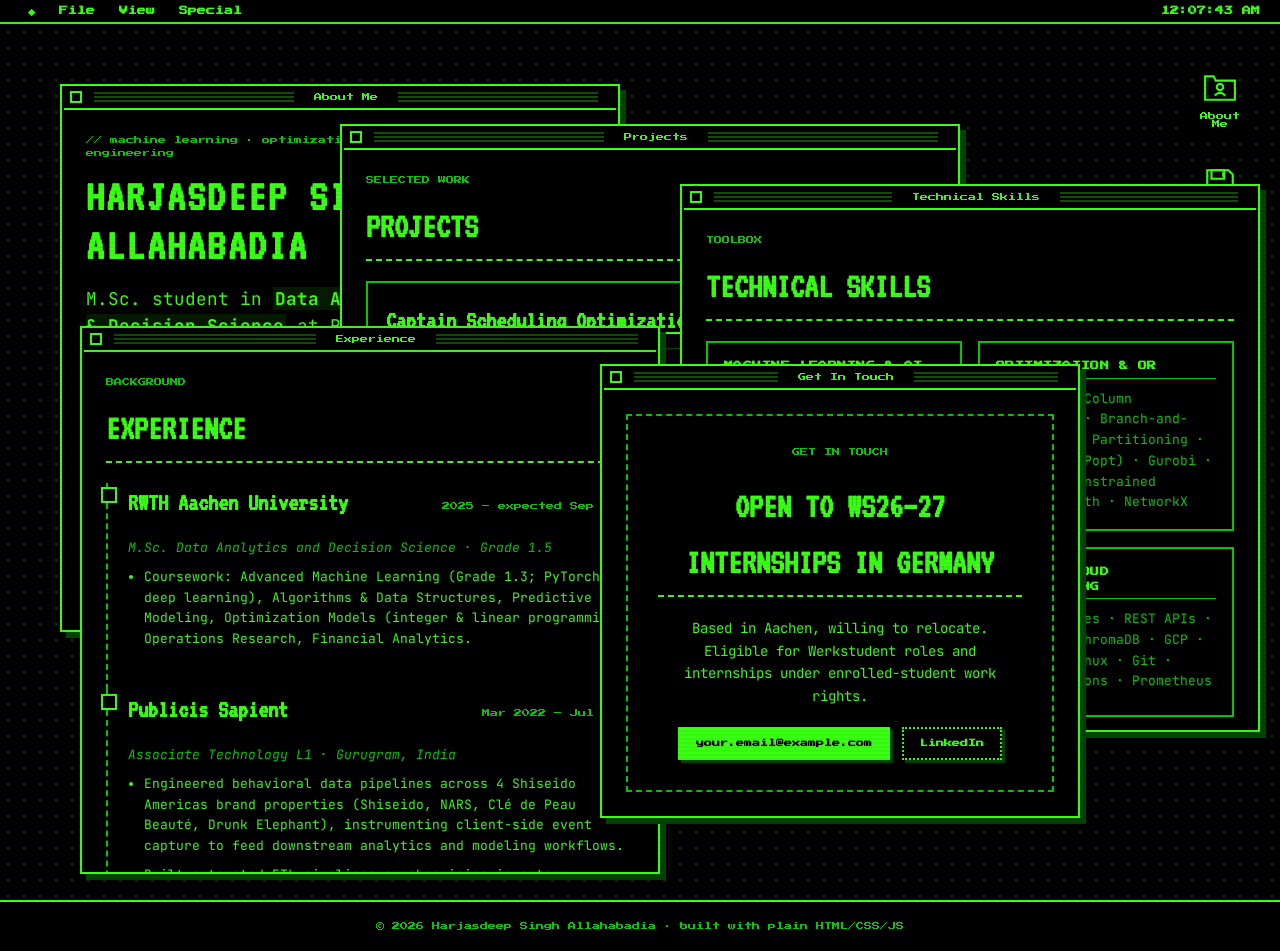
==== index.html @ 09d3c964 "chore: replace email with placeholders" ====
<!DOCTYPE html>
<html lang="en">
<head>
  <meta charset="UTF-8" />
  <meta name="viewport" content="width=device-width, initial-scale=1.0" />
  <title>Harjasdeep Singh — ML, Optimization & Data Engineering</title>
  <meta name="description" content="M.Sc. Data Analytics & Decision Science at RWTH Aachen. Machine learning, mathematical optimization, and LLM agent systems, backed by 3 years of production full-stack and data engineering." />
  
  <!-- Retro pixel and monospace fonts -->
  <link rel="preconnect" href="https://fonts.googleapis.com" />
  <link href="https://fonts.googleapis.com/css2?family=JetBrains+Mono:wght@400;600;700&family=Press+Start+2P&family=VT323&display=swap" rel="stylesheet" />
  <link rel="stylesheet" href="assets/style.css" />
  <script src="assets/main.js"></script>
</head>
<body class="crt-active" data-theme="green">

  <!-- CRT Overlay for scanlines and phosphor glow -->
  <div class="crt-overlay"></div>

  <!-- Screensaver Canvas (hidden by default, activates on idle) -->
  <canvas id="screensaver-canvas"></canvas>

  <!-- Retro System Menu Bar -->
  <nav class="system-menu-bar">
    <div class="menu-item dropdown">
      <span class="menu-title">◆</span>
      <div class="dropdown-content">
        <a href="#" id="menu-about-trigger">About This System...</a>
        <hr>
        <span class="dropdown-label">System 1.0</span>
      </div>
    </div>
    <div class="menu-item dropdown">
      <span class="menu-title">File</span>
      <div class="dropdown-content">
        <a href="javascript:window.print()">Print Resume</a>
        <a href="mailto:your.email@example.com">Send Email</a>
      </div>
    </div>
    <div class="menu-item dropdown">
      <span class="menu-title">View</span>
      <div class="dropdown-content">
        <a href="#" class="theme-select active" data-theme="green">Matrix Green (CRT)</a>
        <a href="#" class="theme-select" data-theme="amber">Amber Phosphor</a>
        <a href="#" class="theme-select" data-theme="classic">Classic Monochrome</a>
        <hr>
        <a href="#" id="menu-toggle-scanlines">Disable Scanlines</a>
      </div>
    </div>
    <div class="menu-item dropdown">
      <span class="menu-title">Special</span>
      <div class="dropdown-content">
        <a href="#" id="menu-run-screensaver">Run Screensaver</a>
        <a href="#" id="menu-reset-windows">Reset Window Positions</a>
      </div>
    </div>
    <div class="system-time" id="menu-clock">12:00:00 PM</div>
  </nav>

  <!-- About System Dialog Box (Modal) -->
  <div id="about-dialog" class="mac-window dialog-box" style="display: none;">
    <div class="mac-titlebar">
      <div class="mac-titlebar-lines" style="margin-left: 0;"></div>
      <span class="mac-title">About This System</span>
      <div class="mac-titlebar-lines" style="margin-right: 0;"></div>
    </div>
    <div class="mac-content dialog-content">
      <div class="dialog-body">
        <div class="dialog-icon-wrapper">
          <!-- Small pixel art computer representation -->
          <svg class="pixel-computer-svg" viewBox="0 0 32 32" width="64" height="64">
            <path d="M4,4 h24 v16 h-24 z" fill="none" stroke="currentColor" stroke-width="2"/>
            <path d="M7,7 h18 v10 h-18 z" fill="none" stroke="currentColor" stroke-width="1"/>
            <path d="M4,20 l-2,6 h28 l-2,-6 z" fill="none" stroke="currentColor" stroke-width="2"/>
            <path d="M11,23 h10" fill="none" stroke="currentColor" stroke-width="2"/>
            <rect x="8" y="10" width="3" height="3" fill="currentColor"/>
            <rect x="21" y="10" width="3" height="3" fill="currentColor"/>
            <path d="M12,15 q4,-2 8,0" fill="none" stroke="currentColor" stroke-width="1"/>
          </svg>
        </div>
        <div class="dialog-text">
          <h2>System 1.0</h2>
          <p>Vintage CRT Portfolio System</p>
          <p>Designed for Harjasdeep Singh Allahabadia</p>
          <hr class="pixel-divider">
          <p class="dialog-stat">RAM: 128K (88K free)</p>
          <p class="dialog-stat">Co-processor: Gemini AI 3.5</p>
        </div>
      </div>
      <div class="dialog-actions">
        <button class="btn-retro" id="close-about-dialog">OK</button>
      </div>
    </div>
  </div>

  <!-- Main Desktop Space -->
  <main id="desktop">

    <!-- Desktop Icons for quick launch -->
    <div class="desktop-icons">
      <button class="desktop-icon" data-target="window-about">
        <svg viewBox="0 0 32 32" class="pixel-icon">
          <!-- Folder with user inside -->
          <path d="M2,6 h8 l2,4 h18 v18 h-28 z" fill="none" stroke="currentColor" stroke-width="2"/>
          <circle cx="16" cy="16" r="3" fill="none" stroke="currentColor" stroke-width="2"/>
          <path d="M11,24 q5,-5 10,0" fill="none" stroke="currentColor" stroke-width="2"/>
        </svg>
        <span>About Me</span>
      </button>

      <button class="desktop-icon" data-target="window-projects">
        <svg viewBox="0 0 32 32" class="pixel-icon">
          <!-- Floppy Disk -->
          <path d="M4,4 h20 l4,4 v20 h-24 z" fill="none" stroke="currentColor" stroke-width="2"/>
          <rect x="8" y="4" width="12" height="8" fill="none" stroke="currentColor" stroke-width="2"/>
          <rect x="8" y="18" width="16" height="10" fill="none" stroke="currentColor" stroke-width="2"/>
          <rect x="18" y="6" width="2" height="4" fill="currentColor"/>
        </svg>
        <span>Projects</span>
      </button>

      <button class="desktop-icon" data-target="window-experience">
        <svg viewBox="0 0 32 32" class="pixel-icon">
          <!-- Document / Clipboard -->
          <path d="M6,2 h14 l6,6 v22 h-20 z" fill="none" stroke="currentColor" stroke-width="2"/>
          <path d="M20,2 v6 h6" fill="none" stroke="currentColor" stroke-width="2"/>
          <line x1="10" y1="14" x2="22" y2="14" stroke="currentColor" stroke-width="2"/>
          <line x1="10" y1="19" x2="22" y2="19" stroke="currentColor" stroke-width="2"/>
          <line x1="10" y1="24" x2="18" y2="24" stroke="currentColor" stroke-width="2"/>
        </svg>
        <span>Experience</span>
      </button>

      <button class="desktop-icon" data-target="window-skills">
        <svg viewBox="0 0 32 32" class="pixel-icon">
          <!-- Toolbox -->
          <path d="M4,10 h24 v18 h-24 z" fill="none" stroke="currentColor" stroke-width="2"/>
          <path d="M10,10 v-4 h12 v4" fill="none" stroke="currentColor" stroke-width="2"/>
          <circle cx="16" cy="18" r="2" fill="currentColor"/>
          <path d="M4,18 h24" fill="none" stroke="currentColor" stroke-width="1" stroke-dasharray="2,2"/>
        </svg>
        <span>Skills</span>
      </button>

      <button class="desktop-icon" data-target="window-contact">
        <svg viewBox="0 0 32 32" class="pixel-icon">
          <!-- Mailbox -->
          <path d="M4,12 q0,-6 12,-6 t12,6 v14 h-24 z" fill="none" stroke="currentColor" stroke-width="2"/>
          <path d="M4,26 h24" fill="none" stroke="currentColor" stroke-width="2"/>
          <path d="M20,12 l-4,4 l-4,-4" fill="none" stroke="currentColor" stroke-width="2"/>
          <path d="M24,20 v-8 h2" fill="none" stroke="currentColor" stroke-width="2"/>
        </svg>
        <span>Contact</span>
      </button>
    </div>

    <!-- WINDOW 1: ABOUT ME -->
    <section class="mac-window" id="window-about">
      <div class="mac-titlebar">
        <button class="mac-close-btn" aria-label="Close" data-target="window-about"></button>
        <div class="mac-titlebar-lines"></div>
        <span class="mac-title">About Me</span>
        <div class="mac-titlebar-lines"></div>
      </div>
      <div class="mac-content">
        <header class="hero">
          <img class="hero-photo" src="assets/avatar.png" alt="Pixel Art Avatar of Harjasdeep Singh Allahabadia" width="480" height="480" />
          <span class="kicker">// machine learning · optimization · data engineering</span>
          <h1>Harjasdeep Singh Allahabadia</h1>
          <p class="tagline">
            M.Sc. student in <strong>Data Analytics &amp; Decision Science</strong> at RWTH Aachen
            (Grade 1.5), with <strong>3 years of production engineering</strong> at
            Publicis Sapient — full-stack development with data-engineering work. Current work spans graph neural networks, LLM agent systems,
            and large-scale mathematical optimization.
          </p>
          <div class="hero-meta">
            <span>📍 Aachen, Germany</span>
            <span>🎓 RWTH Aachen · expected Sep 2027</span>
            <span>💼 Seeking WS26–27 internship</span>
          </div>
          <div class="hero-cta">
            <button class="btn btn-primary nav-window-trigger" data-target="window-projects">View projects</button>
            <a class="btn btn-ghost" href="https://github.com/HARDY1499" target="_blank" rel="noopener">GitHub</a>
            <a class="btn btn-ghost" href="https://linkedin.com/in/harjasdeep14" target="_blank" rel="noopener">LinkedIn</a>
          </div>
        </header>
      </div>
    </section>

    <!-- WINDOW 2: PROJECTS -->
    <section class="mac-window" id="window-projects">
      <div class="mac-titlebar">
        <button class="mac-close-btn" aria-label="Close" data-target="window-projects"></button>
        <div class="mac-titlebar-lines"></div>
        <span class="mac-title">Projects</span>
        <div class="mac-titlebar-lines"></div>
      </div>
      <div class="mac-content">
        <p class="section-label">selected work</p>
        <h2>Projects</h2>
        <div class="project-grid" id="project-grid"><!-- rendered from assets/projects.js --></div>
      </div>
    </section>

    <!-- WINDOW 3: EXPERIENCE -->
    <section class="mac-window" id="window-experience">
      <div class="mac-titlebar">
        <button class="mac-close-btn" aria-label="Close" data-target="window-experience"></button>
        <div class="mac-titlebar-lines"></div>
        <span class="mac-title">Experience</span>
        <div class="mac-titlebar-lines"></div>
      </div>
      <div class="mac-content">
        <p class="section-label">background</p>
        <h2>Experience</h2>

        <div class="xp-item">
          <div class="xp-head">
            <h3>RWTH Aachen University</h3>
            <span class="xp-date">2025 – expected Sep 2027</span>
          </div>
          <p class="xp-role">M.Sc. Data Analytics and Decision Science · Grade 1.5</p>
          <ul>
            <li>Coursework: Advanced Machine Learning (Grade 1.3; PyTorch, deep learning), Algorithms &amp; Data Structures, Predictive Modeling, Optimization Models (integer &amp; linear programming), Operations Research, Financial Analytics.</li>
          </ul>
        </div>

        <div class="xp-item">
          <div class="xp-head">
            <h3>Publicis Sapient</h3>
            <span class="xp-date">Mar 2022 – Jul 2024</span>
          </div>
          <p class="xp-role">Associate Technology L1 · Gurugram, India</p>
          <ul>
            <li>Engineered behavioral data pipelines across 4 Shiseido Americas brand properties (Shiseido, NARS, Clé de Peau Beauté, Drunk Elephant), instrumenting client-side event capture to feed downstream analytics and modeling workflows.</li>
            <li>Built automated ETL pipelines synchronizing inventory datasets in real time across distributed platform components, on brand portfolios generating $9B+ in annual revenue.</li>
            <li>Integrated the Extole referral platform via REST API to capture cross-channel attribution events.</li>
          </ul>
        </div>

        <div class="xp-item">
          <div class="xp-head">
            <h3>Publicis Sapient</h3>
            <span class="xp-date">Sep 2021 – Mar 2022</span>
          </div>
          <p class="xp-role">Junior Associate Technology · Gurugram, India</p>
          <ul>
            <li>Developed backend services for high-traffic B2C commerce platforms, maintaining data integrity under production load.</li>
            <li>Designed and optimized a shipping-method recommendation algorithm that parsed user location data to compute and rank optimal shipping routes.</li>
          </ul>
        </div>
      </div>
    </section>

    <!-- WINDOW 4: SKILLS -->
    <section class="mac-window" id="window-skills">
      <div class="mac-titlebar">
        <button class="mac-close-btn" aria-label="Close" data-target="window-skills"></button>
        <div class="mac-titlebar-lines"></div>
        <span class="mac-title">Technical Skills</span>
        <div class="mac-titlebar-lines"></div>
      </div>
      <div class="mac-content">
        <p class="section-label">toolbox</p>
        <h2>Technical Skills</h2>
        <div class="skills-grid">
          <div class="skill-group">
            <h4>Machine Learning &amp; AI</h4>
            <p>PyTorch · scikit-learn · Graph Neural Networks · Deep Learning · LLMs · Agentic Workflows (LangGraph, ReAct) · RAG</p>
          </div>
          <div class="skill-group">
            <h4>Optimization &amp; OR</h4>
            <p>MIP / LP · Column Generation · Branch-and-Price · Set Partitioning · SCIP (PySCIPopt) · Gurobi · Resource-Constrained Shortest Path · NetworkX</p>
          </div>
          <div class="skill-group">
            <h4>Programming &amp; Analytics</h4>
            <p>Python (pandas, NumPy, SciPy) · C++ · Java · SQL (PostgreSQL, BigQuery) · Statistical Modeling · Power BI</p>
          </div>
          <div class="skill-group">
            <h4>Data &amp; Cloud Engineering</h4>
            <p>ETL Pipelines · REST APIs · FastAPI · ChromaDB · GCP · Docker · Linux · Git · GitHub Actions · Prometheus</p>
          </div>
          <div class="skill-group">
            <h4>Web &amp; Mobile</h4>
            <p>React Native (Expo) · TypeScript · Supabase (PostgreSQL, Realtime, Row-Level Security) · WebSockets · Node.js</p>
          </div>
          <div class="skill-group">
            <h4>Languages</h4>
            <p>English (C2) · German (B1, progressing toward B2)</p>
          </div>
        </div>
      </div>
    </section>

    <!-- WINDOW 5: CONTACT -->
    <section class="mac-window" id="window-contact">
      <div class="mac-titlebar">
        <button class="mac-close-btn" aria-label="Close" data-target="window-contact"></button>
        <div class="mac-titlebar-lines"></div>
        <span class="mac-title">Get In Touch</span>
        <div class="mac-titlebar-lines"></div>
      </div>
      <div class="mac-content">
        <div class="contact-box">
          <p class="section-label">get in touch</p>
          <h2>Open to WS26–27 internships in Germany</h2>
          <p>Based in Aachen, willing to relocate. Eligible for Werkstudent roles and internships under enrolled-student work rights.</p>
          <div class="hero-cta" style="justify-content:center;">
            <a class="btn btn-primary" href="mailto:your.email@example.com">your.email@example.com</a>
            <a class="btn btn-ghost" href="https://linkedin.com/in/harjasdeep14" target="_blank" rel="noopener">LinkedIn</a>
          </div>
        </div>
      </div>
    </section>

  </main>

  <footer>
    <div class="container">© 2026 Harjasdeep Singh Allahabadia · built with plain HTML/CSS/JS</div>
  </footer>

  <script src="assets/projects.js"></script>
</body>
</html>
---- assets/style.css ----
/* ============================================================
   Harjasdeep Singh — Retro Macintosh Portfolio Redesign
   Aesthetically premium System 1 inspired style.
   ============================================================ */

:root {
  /* Default: Matrix Green CRT */
  --bg: #000000;
  --text: #39ff14;
  --text-soft: #00cc00;
  --text-faint: #004400;
  --accent: #39ff14;
  --accent-soft: rgba(57, 255, 20, 0.1);
  --border: var(--text);
  
  /* Fonts */
  --font-heading: 'VT323', monospace;
  --font-body: 'JetBrains Mono', monospace;
  --font-system: 'Press Start 2P', monospace;
  
  /* System 1 visual cues */
  --shadow: 6px 6px 0px var(--text-faint);
  --shadow-hover: 8px 8px 0px var(--text);
  --scanline-opacity: 0.15;
}

body[data-theme="amber"] {
  --bg: #0b0700;
  --text: #ffb000;
  --text-soft: #d48200;
  --text-faint: #553300;
  --accent: #ffb000;
  --accent-soft: rgba(255, 176, 0, 0.1);
  --border: var(--text);
  --shadow: 6px 6px 0px var(--text-faint);
  --shadow-hover: 8px 8px 0px var(--text);
  --scanline-opacity: 0.12;
}

body[data-theme="classic"] {
  --bg: #f4f4f4;
  --text: #000000;
  --text-soft: #333333;
  --text-faint: #888888;
  --accent: #000000;
  --accent-soft: rgba(0, 0, 0, 0.05);
  --border: var(--text);
  --shadow: 6px 6px 0px var(--text-faint);
  --shadow-hover: 8px 8px 0px var(--text);
  --scanline-opacity: 0;
}

* {
  box-sizing: border-box;
  margin: 0;
  padding: 0;
}

html {
  scroll-behavior: smooth;
  height: 100%;
}

body {
  font-family: var(--font-body);
  background: var(--bg);
  color: var(--text);
  line-height: 1.6;
  font-size: 15px;
  overflow-x: hidden;
  height: 100%;
  position: relative;
}

/* CRT Screen Flicker animation */
body.crt-active {
  animation: crt-flicker 0.25s infinite;
}

@keyframes crt-flicker {
  0% { opacity: 0.992; }
  50% { opacity: 1; }
  100% { opacity: 0.996; }
}

/* CRT Scanlines Overlay */
.crt-overlay {
  position: fixed;
  top: 0;
  left: 0;
  width: 100vw;
  height: 100vh;
  background: linear-gradient(
    rgba(18, 16, 16, 0) 50%,
    rgba(0, 0, 0, 0.25) 50%
  );
  background-size: 100% 4px;
  z-index: 99999;
  pointer-events: none;
  opacity: var(--scanline-opacity);
  transition: opacity 0.3s;
}

/* Clean scrollbars with retro pattern */
body, .mac-content {
  scrollbar-color: var(--text) var(--bg);
  scrollbar-width: auto;
}

@supports not (scrollbar-color: auto) {
  ::-webkit-scrollbar {
    width: 14px;
    height: 14px;
  }
  ::-webkit-scrollbar-track {
    background-color: var(--bg);
    background-image: repeating-conic-gradient(var(--bg) 0% 25%, var(--text-faint) 0% 50%);
    background-size: 4px 4px;
    border-left: 2px solid var(--text);
  }
  ::-webkit-scrollbar-thumb {
    background-color: var(--text);
    border: 2px solid var(--bg);
  }
  ::-webkit-scrollbar-corner {
    background: var(--bg);
  }
}

a {
  color: var(--text);
  text-decoration: underline;
  text-underline-offset: 4px;
  font-weight: bold;
}
a:hover {
  background: var(--text);
  color: var(--bg);
  text-decoration: none;
}

/* ---------- System Menu Bar ---------- */
.system-menu-bar {
  position: fixed;
  top: 0;
  left: 0;
  right: 0;
  height: 24px;
  background: var(--bg);
  border-bottom: 2px solid var(--text);
  display: flex;
  align-items: center;
  padding: 0 16px;
  z-index: 9999;
  font-family: var(--font-system);
  font-size: 9px;
  user-select: none;
}

.menu-item {
  position: relative;
  height: 100%;
  display: flex;
  align-items: center;
  padding: 0 12px;
  cursor: pointer;
}

.menu-title {
  color: var(--text);
  font-weight: bold;
}

.menu-item:hover {
  background: var(--text);
}
.menu-item:hover .menu-title {
  color: var(--bg);
}

.dropdown-content {
  display: none;
  position: absolute;
  top: 22px;
  left: 0;
  background: var(--bg);
  border: 2px solid var(--text);
  min-width: 180px;
  box-shadow: 4px 4px 0 var(--text-faint);
  z-index: 10000;
}

.menu-item:hover .dropdown-content {
  display: block;
}

.dropdown-content a, .dropdown-content span {
  display: block;
  padding: 8px 12px;
  text-decoration: none;
  color: var(--text);
  font-weight: normal;
}

.dropdown-content a:hover {
  background: var(--text);
  color: var(--bg);
}

.dropdown-content hr {
  border: 0;
  border-top: 2px dashed var(--text);
  margin: 4px 0;
}

.dropdown-label {
  font-size: 8px;
  opacity: 0.8;
  pointer-events: none;
}

.system-time {
  margin-left: auto;
  font-weight: bold;
  padding-right: 4px;
}

/* ---------- Desktop Area ---------- */
#desktop {
  position: relative;
  width: 100%;
  min-height: calc(100vh - 24px);
  margin-top: 24px;
  padding: 30px 24px;
  overflow-y: auto;
  
  /* Retro dotted backdrop */
  background-image: radial-gradient(var(--text-faint) 1px, transparent 1px);
  background-size: 16px 16px;
}

body[data-theme="classic"] #desktop {
  /* System 1 gray checkerboard */
  background-image: repeating-conic-gradient(#ffffff 0% 25%, #e0e0e0 0% 50%);
  background-size: 4px 4px;
}

/* ---------- Desktop Icons ---------- */
.desktop-icons {
  display: flex;
  flex-direction: column;
  gap: 24px;
  position: absolute;
  right: 24px;
  top: 40px;
  z-index: 2;
}

.desktop-icon {
  background: none;
  border: none;
  color: var(--text);
  width: 72px;
  display: flex;
  flex-direction: column;
  align-items: center;
  font-family: var(--font-system);
  font-size: 8px;
  cursor: pointer;
  gap: 6px;
  outline: none;
  padding: 6px;
  border-radius: 4px;
}

.desktop-icon svg.pixel-icon {
  width: 34px;
  height: 34px;
}

.desktop-icon span {
  text-align: center;
  word-break: break-word;
  background: var(--bg);
  padding: 1px 4px;
  border: 1px solid transparent;
}

.desktop-icon:hover svg, .desktop-icon.selected svg {
  filter: invert(1);
}

.desktop-icon:hover span, .desktop-icon.selected span {
  background: var(--text);
  color: var(--bg);
  border: 1px solid var(--text);
}

/* ---------- Draggable Macintosh Windows ---------- */
.mac-window {
  display: flex;
  flex-direction: column;
  background: var(--bg);
  /* Double border effect */
  border: 2px solid var(--text);
  outline: 2px solid var(--bg);
  outline-offset: -4px;
  box-shadow: var(--shadow);
  margin-bottom: 30px;
  position: relative;
  z-index: 10;
  width: 100%;
}

@media (min-width: 800px) {
  .mac-window {
    position: absolute;
    min-width: 450px;
    max-width: 650px;
    margin-bottom: 0;
    transition: opacity 0.15s ease;
  }
  
  #window-about { width: 560px; }
  #window-projects { width: 620px; }
  #window-experience { width: 580px; }
  #window-skills { width: 580px; }
  #window-contact { width: 480px; }
}

.mac-window.active {
  z-index: 100;
  box-shadow: var(--shadow-hover);
}

.mac-titlebar {
  display: flex;
  align-items: center;
  justify-content: space-between;
  height: 24px;
  border-bottom: 2px solid var(--text);
  background: var(--bg);
  cursor: move;
  padding: 0 8px;
  user-select: none;
}

.mac-close-btn {
  width: 12px;
  height: 12px;
  border: 2px solid var(--text);
  background: var(--bg);
  cursor: pointer;
  padding: 0;
  position: relative;
}

.mac-close-btn:active {
  background: var(--text);
}

.mac-titlebar-lines {
  flex: 1;
  height: 10px;
  background-image: repeating-linear-gradient(
    0deg,
    var(--text),
    var(--text) 2px,
    transparent 2px,
    transparent 4px
  );
  margin: 0 12px;
  opacity: 0.3; /* dim titlebar lines by default */
}

.mac-window.active .mac-titlebar-lines {
  opacity: 1; /* highlight lines when window active */
}

.mac-title {
  font-family: var(--font-system);
  font-size: 8px;
  color: var(--text);
  background: var(--bg);
  padding: 0 8px;
  white-space: nowrap;
}

.mac-content {
  padding: 24px;
  overflow-y: auto;
  max-height: 520px;
}

.mac-window.minimized {
  display: none !important;
}

/* ---------- Typography & Base elements ---------- */
h1 {
  font-family: var(--font-heading);
  font-size: 2.8rem;
  line-height: 1.1;
  margin-bottom: 16px;
  letter-spacing: 0.05em;
  text-transform: uppercase;
}

h2 {
  font-family: var(--font-heading);
  font-size: 2.2rem;
  margin-bottom: 20px;
  text-transform: uppercase;
  border-bottom: 2px dashed var(--text);
  padding-bottom: 4px;
}

h3 {
  font-family: var(--font-heading);
  font-size: 1.6rem;
  margin-bottom: 8px;
}

h4 {
  font-family: var(--font-system);
  font-size: 9px;
  color: var(--text);
  text-transform: uppercase;
  margin-bottom: 10px;
  letter-spacing: 0.05em;
}

p {
  margin-bottom: 16px;
  font-size: 14px;
}

p strong {
  color: var(--text);
  background: var(--accent-soft);
  padding: 0 2px;
}

ul {
  margin-left: 20px;
  margin-bottom: 16px;
}

li {
  margin-bottom: 8px;
}

code {
  font-family: var(--font-body);
  font-size: 12px;
  background: var(--accent-soft);
  border: 1px solid var(--text-soft);
  padding: 1px 4px;
}

/* ---------- Buttons & UI Controls ---------- */
.btn, .btn-retro {
  display: inline-flex;
  align-items: center;
  gap: 8px;
  padding: 8px 16px;
  background: var(--bg);
  border: 2px solid var(--text);
  color: var(--text);
  font-family: var(--font-system);
  font-size: 8px;
  font-weight: bold;
  cursor: pointer;
  text-decoration: none;
  box-shadow: 3px 3px 0 var(--text-faint);
  outline: none;
}

.btn:hover, .btn-retro:hover {
  background: var(--text);
  color: var(--bg);
  box-shadow: none;
  transform: translate(3px, 3px);
}

.btn:active, .btn-retro:active {
  background: var(--text);
  color: var(--bg);
}

.btn-primary {
  background: var(--text);
  color: var(--bg);
}

.btn-primary:hover {
  background: var(--bg);
  color: var(--text);
  border: 2px solid var(--text);
}

.btn-ghost {
  border-style: dotted;
}

/* ---------- Hero Section inside Window ---------- */
.hero {
  position: relative;
}

.hero-photo {
  float: right;
  width: 140px;
  height: 140px;
  border: 2px solid var(--text);
  margin: 0 0 20px 24px;
  image-rendering: pixelated; /* Render our dithered canvas sharply */
}

.hero::after {
  content: "";
  display: block;
  clear: both;
}

.hero .kicker {
  font-family: var(--font-system);
  font-size: 8px;
  color: var(--text-soft);
  margin-bottom: 12px;
  display: block;
}

.hero .tagline {
  font-size: 1.1rem;
  line-height: 1.5;
  margin-bottom: 24px;
}

.hero-meta {
  display: flex;
  flex-direction: column;
  gap: 8px;
  font-size: 13px;
  margin-bottom: 24px;
  padding: 12px;
  border: 1px dotted var(--text-soft);
  background: var(--accent-soft);
}

.hero-meta span {
  display: flex;
  align-items: center;
  gap: 8px;
}

.hero-cta {
  display: flex;
  gap: 12px;
  flex-wrap: wrap;
}

/* ---------- Section Labels ---------- */
.section-label {
  font-family: var(--font-system);
  font-size: 8px;
  text-transform: uppercase;
  color: var(--text-soft);
  margin-bottom: 12px;
}

/* ---------- Projects Cards (Terminal Look) ---------- */
.project-grid {
  display: flex;
  flex-direction: column;
  gap: 20px;
}

.project-card {
  border: 2px solid var(--text-soft);
  padding: 18px;
  background: var(--bg);
  text-decoration: none;
  color: inherit;
  display: block;
}

.project-card:hover {
  border-color: var(--text) !important;
  box-shadow: inset 0 0 8px var(--accent-soft) !important;
  background: var(--bg) !important;
}

.project-card:hover,
.project-card:hover * {
  color: var(--text) !important;
}

.project-card .card-top {
  display: flex;
  justify-content: space-between;
  align-items: center;
  margin-bottom: 12px;
  border-bottom: 1px solid var(--text-faint);
  padding-bottom: 6px;
}

.project-card h3 {
  margin-bottom: 0;
  text-decoration: underline;
}

.project-card .status {
  font-family: var(--font-system);
  font-size: 8px;
  border: 1px solid var(--text);
  padding: 2px 6px;
  background: var(--accent-soft);
}

.project-card .headline {
  margin-bottom: 14px;
  font-size: 13px;
}

.project-card .metrics {
  display: flex;
  gap: 24px;
  flex-wrap: wrap;
  margin-bottom: 16px;
  padding: 8px;
  background: var(--accent-soft);
  border: 1px dashed var(--text-soft);
}

.project-card .metric {
  font-size: 12px;
}

.project-card .metric b {
  font-family: var(--font-system);
  font-size: 9px;
  display: block;
}

.project-card .metric span {
  color: var(--text-soft);
}

.tags {
  display: flex;
  flex-wrap: wrap;
  gap: 6px;
}

.tag {
  font-family: var(--font-system);
  font-size: 8px;
  border: 1px solid var(--text-soft);
  padding: 2px 6px;
  background: var(--bg);
  color: var(--text-soft);
}

.card-link {
  margin-top: 12px;
  font-family: var(--font-system);
  font-size: 8px;
  color: var(--text);
  display: inline-block;
}

/* ---------- Experience Timeline ---------- */
.xp-item {
  border-left: 2px dashed var(--text-soft);
  padding: 0 0 24px 20px;
  position: relative;
}

.xp-item:last-child {
  padding-bottom: 4px;
  border-left: none;
}

.xp-item::before {
  content: "";
  position: absolute;
  left: -7px;
  top: 4px;
  width: 12px;
  height: 12px;
  border: 2px solid var(--text);
  background: var(--bg);
}

.xp-item:hover::before {
  background: var(--text);
}

.xp-head {
  display: flex;
  justify-content: space-between;
  align-items: baseline;
  flex-wrap: wrap;
  margin-bottom: 6px;
}

.xp-date {
  font-family: var(--font-system);
  font-size: 8px;
  color: var(--text-soft);
}

.xp-role {
  color: var(--text-soft);
  font-size: 13px;
  margin-bottom: 8px;
  font-style: italic;
}

.xp-item ul {
  font-size: 13px;
  margin-left: 16px;
}

/* ---------- Skills Grid ---------- */
.skills-grid {
  display: grid;
  grid-template-columns: repeat(auto-fit, minmax(220px, 1fr));
  gap: 16px;
}

.skill-group {
  border: 2px solid var(--text-soft);
  padding: 16px;
  background: var(--bg);
}

.skill-group h4 {
  border-bottom: 1px solid var(--text-soft);
  padding-bottom: 4px;
}

.skill-group p {
  font-size: 13px;
  color: var(--text-soft);
  margin-bottom: 0;
}

/* ---------- Contact / Footer ---------- */
.contact-box {
  text-align: center;
  border: 2px dashed var(--text-soft);
  padding: 30px;
}

.contact-box p {
  max-width: 480px;
  margin: 0 auto 20px;
}

footer {
  border-top: 2px solid var(--text);
  padding: 18px 0;
  text-align: center;
  font-family: var(--font-system);
  font-size: 8px;
  color: var(--text-soft);
  background: var(--bg);
}

/* ---------- Dialog Box (Modal) ---------- */
.dialog-box {
  position: fixed;
  top: 50%;
  left: 50%;
  transform: translate(-50%, -50%);
  z-index: 100000;
  width: 400px;
  max-width: 90%;
  box-shadow: 0px 0px 0px 9999px rgba(0, 0, 0, 0.7);
}

body[data-theme="classic"] .dialog-box {
  box-shadow: 0px 0px 0px 9999px rgba(0, 0, 0, 0.4);
}

.dialog-content {
  padding: 20px;
}

.dialog-body {
  display: flex;
  gap: 20px;
  margin-bottom: 20px;
}

.dialog-icon-wrapper {
  flex-shrink: 0;
  color: var(--text);
}

.dialog-text h2 {
  font-size: 1.8rem;
  border: none;
  padding: 0;
  margin-bottom: 6px;
}

.dialog-text p {
  font-size: 12px;
  margin-bottom: 4px;
}

.pixel-divider {
  border: 0;
  border-top: 2px dashed var(--text-soft);
  margin: 10px 0;
}

.dialog-stat {
  font-family: var(--font-system);
  font-size: 8px !important;
  color: var(--text-soft);
}

.dialog-actions {
  display: flex;
  justify-content: flex-end;
}

/* ---------- Screensaver Overlay Canvas ---------- */
#screensaver-canvas {
  display: none;
  position: fixed;
  top: 0;
  left: 0;
  width: 100%;
  height: 100%;
  z-index: 999999;
  background: #000000;
  cursor: none;
}

/* ---------- Case Study Pages ---------- */
main.case {
  max-width: 760px;
  margin: 60px auto 40px;
  padding: 0 16px;
}

main.case.container {
  max-width: 800px;
  padding: 0 16px;
}

.case .back {
  font-family: var(--font-system);
  font-size: 8px;
  display: inline-block;
  margin-bottom: 20px;
}

.case h1 {
  font-size: 2.4rem;
  margin-bottom: 12px;
}

.case .case-sub {
  color: var(--text-soft);
  font-size: 14px;
  margin-bottom: 24px;
}

.case .case-facts {
  display: grid;
  grid-template-columns: repeat(auto-fit, minmax(140px, 1fr));
  gap: 12px;
  margin: 20px 0 30px;
}

.case .fact {
  border: 2px solid var(--text-soft);
  padding: 12px;
  background: var(--bg);
}

.case .fact b {
  font-family: var(--font-system);
  font-size: 9px;
  display: block;
}

.case .fact span {
  font-size: 11px;
  color: var(--text-soft);
}

.case h2 {
  font-size: 1.8rem;
  margin: 30px 0 16px;
}

.case p {
  font-size: 14px;
  margin-bottom: 16px;
}

.case ul {
  margin-bottom: 16px;
  margin-left: 20px;
}

.case li {
  font-size: 14px;
  margin-bottom: 8px;
}

.case .callout {
  border: 2px dashed var(--text);
  background: var(--accent-soft);
  padding: 16px;
  margin: 24px 0;
}

.case .callout p {
  margin-bottom: 0;
}

.case-nav {
  display: flex;
  justify-content: space-between;
  margin-top: 40px;
  padding-top: 20px;
  border-top: 2px dashed var(--text-soft);
  font-family: var(--font-system);
  font-size: 8px;
}

/* ---------- Responsive Adaptation ---------- */
@media (max-width: 800px) {
  #desktop {
    padding: 12px;
    background-size: 12px 12px;
  }
  
  .desktop-icons {
    display: none !important;
  }
  
  .mac-window {
    position: static !important;
    width: 100% !important;
    margin-bottom: 24px !important;
    transform: none !important;
    box-shadow: var(--shadow) !important;
  }
  
  .mac-content {
    max-height: none !important; /* Allow normal scrolling on mobile */
  }

  .mac-titlebar-lines {
    opacity: 1; /* Always show title lines on mobile since all windows are stacked */
  }

  h1 {
    font-size: 2.2rem;
  }

  h2 {
    font-size: 1.8rem;
  }
  
  .hero-photo {
    width: 100px;
    height: 100px;
    margin-left: 12px;
  }

  .system-menu-bar {
    font-size: 8px;
    padding: 0 8px;
  }

  .menu-item {
    padding: 0 6px;
  }
  
  /* Hide clock and menu labels if viewport too small */
  @media (max-width: 450px) {
    .system-time {
      display: none;
    }
    .menu-item:nth-child(4) {
      display: none; /* Hide Special menu on tiny viewports */
    }
  }
}
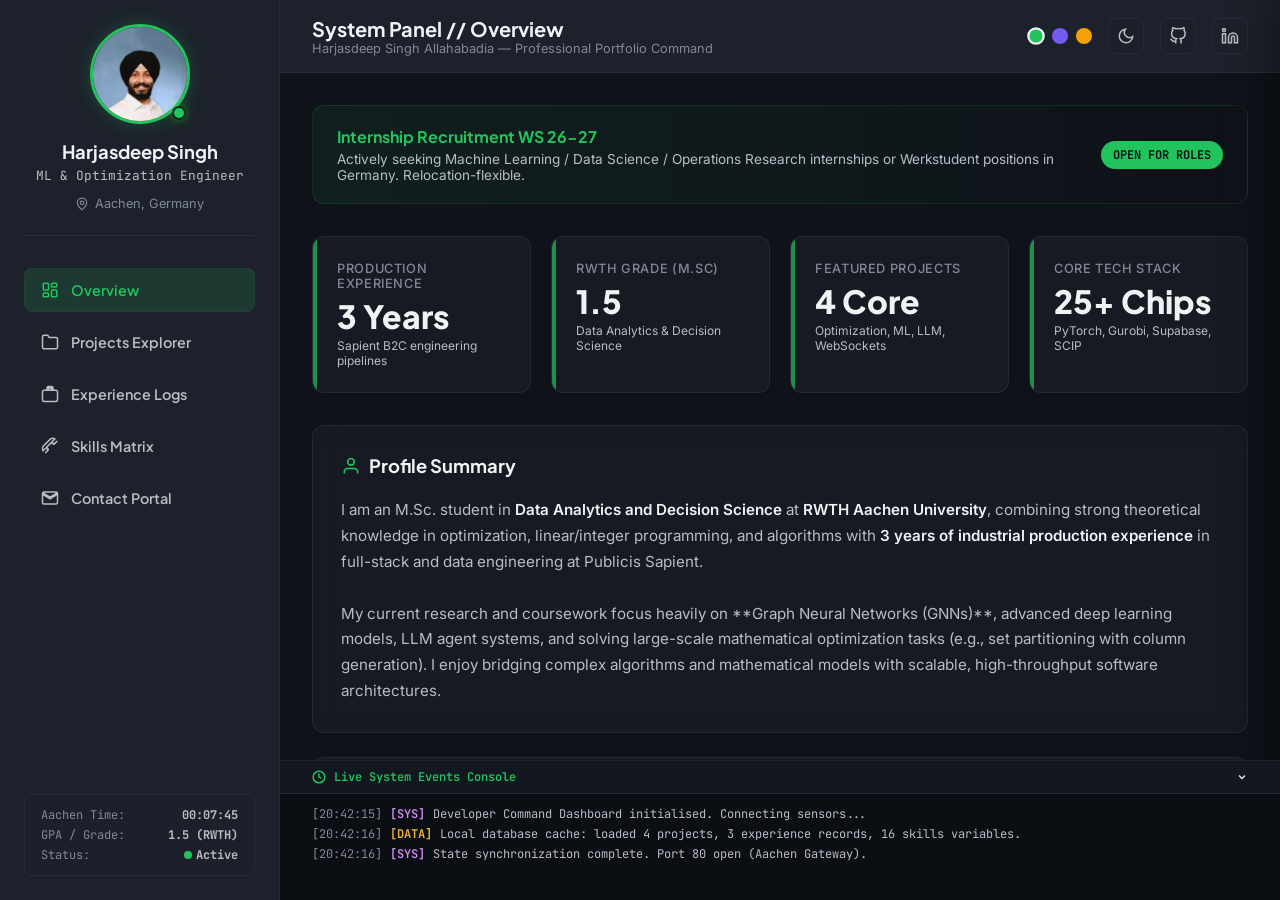
==== commit ffab6251: "redesigned some of the components" ====
--- a/index.html
+++ b/index.html
@@ -3,322 +3,538 @@
 <head>
   <meta charset="UTF-8" />
   <meta name="viewport" content="width=device-width, initial-scale=1.0" />
-  <title>Harjasdeep Singh — ML, Optimization & Data Engineering</title>
+  <title>Harjasdeep Singh — Developer Analytics Dashboard</title>
   <meta name="description" content="M.Sc. Data Analytics & Decision Science at RWTH Aachen. Machine learning, mathematical optimization, and LLM agent systems, backed by 3 years of production full-stack and data engineering." />
-  
-  <!-- Retro pixel and monospace fonts -->
-  <link rel="preconnect" href="https://fonts.googleapis.com" />
-  <link href="https://fonts.googleapis.com/css2?family=JetBrains+Mono:wght@400;600;700&family=Press+Start+2P&family=VT323&display=swap" rel="stylesheet" />
   <link rel="stylesheet" href="assets/style.css" />
-  <script src="assets/main.js"></script>
+  <script src="assets/projects.js" defer></script>
+  <script src="assets/main.js" defer></script>
 </head>
-<body class="crt-active" data-theme="green">
-
-  <!-- CRT Overlay for scanlines and phosphor glow -->
-  <div class="crt-overlay"></div>
-
-  <!-- Screensaver Canvas (hidden by default, activates on idle) -->
-  <canvas id="screensaver-canvas"></canvas>
-
-  <!-- Retro System Menu Bar -->
-  <nav class="system-menu-bar">
-    <div class="menu-item dropdown">
-      <span class="menu-title">◆</span>
-      <div class="dropdown-content">
-        <a href="#" id="menu-about-trigger">About This System...</a>
-        <hr>
-        <span class="dropdown-label">System 1.0</span>
+<body data-theme="dark" data-accent="emerald">
+
+  <div class="app-container">
+    
+    <!-- SIDEBAR NAVIGATION -->
+    <aside class="sidebar">
+      <div class="profile-card">
+        <div class="profile-img-container">
+          <img class="profile-img" src="assets/profile.jpg" alt="Harjasdeep Singh Allahabadia" />
+          <div class="profile-status-dot" title="Active in Aachen"></div>
+        </div>
+        <h2 class="profile-name">Harjasdeep Singh</h2>
+        <p class="profile-title">ML &amp; Optimization Engineer</p>
+        <div class="profile-location">
+          <svg viewBox="0 0 24 24" width="14" height="14" fill="none" stroke="currentColor" stroke-width="2">
+            <path d="M12 2a8 8 0 00-8 8c0 5.25 8 12 8 12s8-6.75 8-12a8 8 0 00-8-8z"/>
+            <circle cx="12" cy="10" r="3"/>
+          </svg>
+          <span>Aachen, Germany</span>
+        </div>
       </div>
-    </div>
-    <div class="menu-item dropdown">
-      <span class="menu-title">File</span>
-      <div class="dropdown-content">
-        <a href="javascript:window.print()">Print Resume</a>
-        <a href="mailto:your.email@example.com">Send Email</a>
+
+      <nav class="sidebar-nav" aria-label="Main Navigation">
+        <button class="nav-btn active" data-tab="overview">
+          <svg viewBox="0 0 24 24">
+            <rect x="3" y="3" width="7" height="9" rx="1"/>
+            <rect x="14" y="3" width="7" height="5" rx="1"/>
+            <rect x="14" y="12" width="7" height="9" rx="1"/>
+            <rect x="3" y="16" width="7" height="5" rx="1"/>
+          </svg>
+          <span>Overview</span>
+        </button>
+        <button class="nav-btn" data-tab="projects">
+          <svg viewBox="0 0 24 24">
+            <path d="M22 19a2 2 0 01-2 2H4a2 2 0 01-2-2V5a2 2 0 012-2h5l2 3h9a2 2 0 012 2z"/>
+          </svg>
+          <span>Projects Explorer</span>
+        </button>
+        <button class="nav-btn" data-tab="experience">
+          <svg viewBox="0 0 24 24">
+            <path d="M20 7h-4V4c0-1.1-.9-2-2-2h-4c-1.1 0-2 .9-2 2v3H4c-1.1 0-2 .9-2 2v11c0 1.1.9 2 2 2h16c1.1 0 2-.9 2-2V9c0-1.1-.9-2-2-2zM10 4h4v3h-4V4z"/>
+          </svg>
+          <span>Experience Logs</span>
+        </button>
+        <button class="nav-btn" data-tab="skills">
+          <svg viewBox="0 0 24 24">
+            <path d="M14.7 6.3a1 1 0 000 1.4l1.6 1.6a1 1 0 001.4 0l3.77-3.77a6 6 0 01-7.94 2.17l-5.7 5.7a6 6 0 01-2.17 7.94l3.77-3.77a1 1 0 000-1.4l-1.6-1.6a1 1 0 00-1.4 0l-3.77 3.77a6 6 0 012.17-7.94l5.7-5.7a6 6 0 017.94-2.17l-3.77 3.77z"/>
+          </svg>
+          <span>Skills Matrix</span>
+        </button>
+        <button class="nav-btn" data-tab="contact">
+          <svg viewBox="0 0 24 24">
+            <path d="M20 4H4c-1.1 0-1.99.9-1.99 2L2 18c0 1.1.9 2 2 2h16c1.1 0 2-.9 2-2V6c0-1.1-.9-2-2-2zm0 4l-8 5-8-5V6l8 5 8-5v2z"/>
+          </svg>
+          <span>Contact Portal</span>
+        </button>
+      </nav>
+
+      <div class="sidebar-system-widget">
+        <div class="sys-widget-row">
+          <span>Aachen Time:</span>
+          <strong id="sidebar-time">--:--:--</strong>
+        </div>
+        <div class="sys-widget-row">
+          <span>GPA / Grade:</span>
+          <strong>1.5 (RWTH)</strong>
+        </div>
+        <div class="sys-widget-row" style="align-items: center;">
+          <span>Status:</span>
+          <span style="display: flex; align-items: center;"><span class="sys-heartbeat"></span><strong>Active</strong></span>
+        </div>
       </div>
-    </div>
-    <div class="menu-item dropdown">
-      <span class="menu-title">View</span>
-      <div class="dropdown-content">
-        <a href="#" class="theme-select active" data-theme="green">Matrix Green (CRT)</a>
-        <a href="#" class="theme-select" data-theme="amber">Amber Phosphor</a>
-        <a href="#" class="theme-select" data-theme="classic">Classic Monochrome</a>
-        <hr>
-        <a href="#" id="menu-toggle-scanlines">Disable Scanlines</a>
+    </aside>
+
+    <!-- MAIN WORKSPACE CONTENT -->
+    <main class="main-content">
+      
+      <!-- Top header strip -->
+      <header class="app-header">
+        <div class="header-welcome">
+          <h1 id="header-panel-title">System Panel // Overview</h1>
+          <p>Harjasdeep Singh Allahabadia — Professional Portfolio Command</p>
+        </div>
+        
+        <div class="header-controls">
+          <div class="accent-selector" title="Switch Accent Preset">
+            <button class="accent-dot emerald active" data-accent="emerald" aria-label="Emerald Accent"></button>
+            <button class="accent-dot indigo" data-accent="indigo" aria-label="Indigo Accent"></button>
+            <button class="accent-dot amber" data-accent="amber" aria-label="Amber Accent"></button>
+          </div>
+          
+          <button class="icon-btn" id="theme-toggle-btn" title="Toggle Light/Dark Theme" aria-label="Toggle Theme">
+            <!-- Moon Icon -->
+            <svg id="theme-icon-moon" viewBox="0 0 24 24">
+              <path d="M21 12.79A9 9 0 1111.21 3 7 7 0 0021 12.79z"/>
+            </svg>
+            <!-- Sun Icon (hidden by default) -->
+            <svg id="theme-icon-sun" viewBox="0 0 24 24" style="display: none;">
+              <circle cx="12" cy="12" r="5"/>
+              <path d="M12 1v2M12 21v2M4.22 4.22l1.42 1.42M18.36 18.36l1.42 1.42M1 12h2M21 12h2M4.22 18.36l1.42-1.42M18.36 5.64l1.42-1.42"/>
+            </svg>
+          </button>
+          
+          <a class="icon-btn" href="https://github.com/HARDY1499" target="_blank" rel="noopener" aria-label="GitHub Profile" title="Open GitHub">
+            <svg viewBox="0 0 24 24" fill="none" stroke="currentColor">
+              <path d="M9 19c-5 1.5-5-2.5-7-3m14 6v-3.87a3.37 3.37 0 00-.94-2.61c3.14-.35 6.44-1.54 6.44-7A5.44 5.44 0 0020 4.77 5.07 5.07 0 0019.91 1S18.73.65 16 2.48a13.38 13.38 0 00-7 0C6.27.65 5.09 1 5.09 1A5.07 5.07 0 005 4.77a5.44 5.44 0 00-1.5 3.78c0 5.42 3.3 6.61 6.44 7A3.37 3.37 0 009 18.13V22"/>
+            </svg>
+          </a>
+          
+          <a class="icon-btn" href="https://linkedin.com/in/harjasdeep14" target="_blank" rel="noopener" aria-label="LinkedIn Profile" title="Open LinkedIn">
+            <svg viewBox="0 0 24 24" fill="none" stroke="currentColor">
+              <path d="M16 8a6 6 0 016 6v7h-4v-7a2 2 0 00-2-2 2 2 0 00-2 2v7h-4v-7a6 6 0 016-6zM2 9h4v12H2z"/>
+              <circle cx="4" cy="4" r="2"/>
+            </svg>
+          </a>
+        </div>
+      </header>
+
+      <!-- Panel Viewport -->
+      <div class="panel-viewport">
+        
+        <!-- TAB 1: OVERVIEW -->
+        <section class="panel-view active" id="panel-overview">
+          <div class="objective-alert">
+            <div class="alert-content">
+              <h3>Internship Recruitment WS 26-27</h3>
+              <p>Actively seeking Machine Learning / Data Science / Operations Research internships or Werkstudent positions in Germany. Relocation-flexible.</p>
+            </div>
+            <span class="alert-badge">Open for Roles</span>
+          </div>
+
+          <div class="analytics-grid">
+            <div class="stat-card">
+              <div class="stat-label">Production Experience</div>
+              <div class="stat-value">3 Years</div>
+              <div class="stat-desc">Sapient B2C engineering pipelines</div>
+            </div>
+            <div class="stat-card">
+              <div class="stat-label">RWTH Grade (M.Sc)</div>
+              <div class="stat-value">1.5</div>
+              <div class="stat-desc">Data Analytics &amp; Decision Science</div>
+            </div>
+            <div class="stat-card">
+              <div class="stat-label">Featured Projects</div>
+              <div class="stat-value">4 Core</div>
+              <div class="stat-desc">Optimization, ML, LLM, WebSockets</div>
+            </div>
+            <div class="stat-card">
+              <div class="stat-label">Core Tech Stack</div>
+              <div class="stat-value">25+ Chips</div>
+              <div class="stat-desc">PyTorch, Gurobi, Supabase, SCIP</div>
+            </div>
+          </div>
+
+          <div class="dashboard-card">
+            <div class="dashboard-card-title">
+              <svg viewBox="0 0 24 24"><path d="M20 21v-2a4 4 0 00-4-4H8a4 4 0 00-4 4v2"/><circle cx="12" cy="7" r="4"/></svg>
+              <span>Profile Summary</span>
+            </div>
+            <div class="bio-text">
+              <p>I am an M.Sc. student in <strong>Data Analytics and Decision Science</strong> at <strong>RWTH Aachen University</strong>, combining strong theoretical knowledge in optimization, linear/integer programming, and algorithms with <strong>3 years of industrial production experience</strong> in full-stack and data engineering at Publicis Sapient.</p>
+              <br>
+              <p>My current research and coursework focus heavily on **Graph Neural Networks (GNNs)**, advanced deep learning models, LLM agent systems, and solving large-scale mathematical optimization tasks (e.g., set partitioning with column generation). I enjoy bridging complex algorithms and mathematical models with scalable, high-throughput software architectures.</p>
+            </div>
+          </div>
+
+          <div class="dashboard-card">
+            <div class="dashboard-card-title">
+              <svg viewBox="0 0 24 24"><path d="M12 2L2 7l10 5 10-5-10-5zM2 17l10 5 10-5M2 12l10 5 10-5"/></svg>
+              <span>Featured Academic Coursework</span>
+            </div>
+            <div class="bio-text">
+              <ul style="margin-left: 20px; display: grid; grid-template-columns: repeat(auto-fit, minmax(280px, 1fr)); gap: 10px;">
+                <li><strong>Advanced Machine Learning</strong> (Grade: 1.3 - PyTorch deep learning structures)</li>
+                <li><strong>Optimization Models</strong> (Integer &amp; Linear programming models)</li>
+                <li><strong>Operations Research</strong> (Algorithms, simplex, complexity theories)</li>
+                <li><strong>Predictive Modeling</strong> (Regression, time series, classification)</li>
+                <li><strong>Algorithms and Data Structures</strong> (Complexity, graph searches)</li>
+                <li><strong>Financial Analytics</strong> (Quantitative models, portfolio weights)</li>
+              </ul>
+            </div>
+          </div>
+        </section>
+
+        <!-- TAB 2: PROJECTS -->
+        <section class="panel-view" id="panel-projects">
+          <div class="search-filter-bar">
+            <div class="search-input-wrapper">
+              <svg class="search-icon" viewBox="0 0 24 24">
+                <circle cx="11" cy="11" r="8"/><path d="M21 21l-4.35-4.35"/>
+              </svg>
+              <input class="search-input" id="project-search-input" type="text" placeholder="Search by project name or tech stack..." aria-label="Search Projects" />
+            </div>
+            <div class="filter-chips" id="tech-filter-chips" aria-label="Filter by Tech Category">
+              <button class="filter-chip active" data-filter="all">All Tech</button>
+              <button class="filter-chip" data-filter="Python">Python</button>
+              <button class="filter-chip" data-filter="PyTorch">PyTorch / GNN</button>
+              <button class="filter-chip" data-filter="Optimization">Optimization / MIP</button>
+              <button class="filter-chip" data-filter="Web">WebSockets / Supabase</button>
+            </div>
+          </div>
+
+          <div class="project-card-grid" id="project-dashboard-grid">
+            <!-- Rendered dynamically from projects.js -->
+          </div>
+
+          <!-- Dynamic SVG Chart Widget simulating a Loss Curve/Scheduler feedback -->
+          <div class="chart-widget">
+            <div class="dashboard-card">
+              <div class="dashboard-card-title">
+                <svg viewBox="0 0 24 24"><path d="M21.21 15.89A10 10 0 118 2.83M22 12A10 10 0 0012 2v10z"/></svg>
+                <span>Dynamic Optimizer Analysis // GNN Convergence Simulation</span>
+              </div>
+              <p style="font-size: 0.85rem; color: var(--text-secondary); margin-bottom: 16px;">
+                Interactive simulation plotting validation loss (L1) vs. training epochs. Click data nodes to view epoch performance metrics.
+              </p>
+              <div class="svg-chart-container">
+                <svg class="loss-curve-svg" viewBox="0 0 500 160">
+                  <!-- Chart grids -->
+                  <line x1="40" y1="20" x2="40" y2="130" class="chart-axis" />
+                  <line x1="40" y1="130" x2="480" y2="130" class="chart-axis" />
+                  <line x1="40" y1="20" x2="480" y2="20" class="chart-grid-line" />
+                  <line x1="40" y1="56" x2="480" y2="56" class="chart-grid-line" />
+                  <line x1="40" y1="93" x2="480" y2="93" class="chart-grid-line" />
+
+                  <!-- Text Labels -->
+                  <text x="35" y="130" class="chart-text" text-anchor="end">0.0</text>
+                  <text x="35" y="93" class="chart-text" text-anchor="end">0.3</text>
+                  <text x="35" y="56" class="chart-text" text-anchor="end">0.6</text>
+                  <text x="35" y="20" class="chart-text" text-anchor="end">0.9</text>
+
+                  <text x="40" y="145" class="chart-text" text-anchor="middle">Ep 1</text>
+                  <text x="128" y="145" class="chart-text" text-anchor="middle">Ep 10</text>
+                  <text x="216" y="145" class="chart-text" text-anchor="middle">Ep 20</text>
+                  <text x="304" y="145" class="chart-text" text-anchor="middle">Ep 30</text>
+                  <text x="392" y="145" class="chart-text" text-anchor="middle">Ep 40</text>
+                  <text x="480" y="145" class="chart-text" text-anchor="middle">Ep 50</text>
+
+                  <!-- Loss Curve path -->
+                  <path d="M40 28 Q 128 90 216 110 T 392 120 T 480 123" class="chart-line" id="loss-curve-path" />
+
+                  <!-- Interactive Nodes -->
+                  <circle cx="40" cy="28" r="4.5" class="chart-dot" data-epoch="1" data-val="0.842" />
+                  <circle cx="128" cy="73" r="4.5" class="chart-dot" data-epoch="10" data-val="0.495" />
+                  <circle cx="216" cy="110" r="4.5" class="chart-dot" data-epoch="20" data-val="0.198" />
+                  <circle cx="304" cy="118" r="4.5" class="chart-dot" data-epoch="30" data-val="0.103" />
+                  <circle cx="392" cy="120" r="4.5" class="chart-dot" data-epoch="40" data-val="0.089" />
+                  <circle cx="480" cy="123" r="4.5" class="chart-dot" data-epoch="50" data-val="0.064" />
+                </svg>
+              </div>
+            </div>
+          </div>
+        </section>
+
+        <!-- TAB 3: EXPERIENCE -->
+        <section class="panel-view" id="panel-experience">
+          <div class="dashboard-card">
+            <div class="dashboard-card-title">
+              <svg viewBox="0 0 24 24"><path d="M12 22c5.523 0 10-4.477 10-10S17.523 2 12 2 2 6.477 2 12s4.477 10 10 10z"/><path d="M12 6v6l4 2"/></svg>
+              <span>Professional &amp; Academic Timeline</span>
+            </div>
+            
+            <div class="timeline-container">
+              
+              <div class="timeline-item">
+                <div class="timeline-dot"></div>
+                <div class="timeline-header">
+                  <span class="timeline-company">RWTH Aachen University</span>
+                  <span class="timeline-date">2025 – expected Sep 2027</span>
+                </div>
+                <div class="timeline-role">M.Sc. Data Analytics and Decision Science · Current GPA: 1.5</div>
+                <div class="timeline-content">
+                  <ul>
+                    <li>Specialized study of neural network structures, combinatorial optimization algorithms, integer programming techniques, set partitioning, and operations research.</li>
+                    <li>Conducting practical optimization engineering and GNN modelling across large scale transport and logistics grids.</li>
+                  </ul>
+                </div>
+              </div>
+
+              <div class="timeline-item">
+                <div class="timeline-dot"></div>
+                <div class="timeline-header">
+                  <span class="timeline-company">Publicis Sapient</span>
+                  <span class="timeline-date">Mar 2022 – Jul 2024</span>
+                </div>
+                <div class="timeline-role">Associate Technology L1 · Gurugram, India</div>
+                <div class="timeline-content">
+                  <ul>
+                    <li>Engineered and scaled behavioral analytics capturing systems across 4 cosmetic brand web stores (Shiseido, NARS, Clé de Peau Beauté, Drunk Elephant), feeding streaming event pipelines for downstream modeling.</li>
+                    <li>Designed real-time automated inventory ETL sync nodes on brand systems yielding over $9B in global annual revenue, optimizing inventory update speeds.</li>
+                    <li>Integrated Extole marketing referral structures securely using transactional APIs.</li>
+                  </ul>
+                </div>
+              </div>
+
+              <div class="timeline-item">
+                <div class="timeline-dot"></div>
+                <div class="timeline-header">
+                  <span class="timeline-company">Publicis Sapient</span>
+                  <span class="timeline-date">Sep 2021 – Mar 2022</span>
+                </div>
+                <div class="timeline-role">Junior Associate Technology · Gurugram, India</div>
+                <div class="timeline-content">
+                  <ul>
+                    <li>Created modular commerce backend microservices handling high concurrent loads while ensuring transaction durability.</li>
+                    <li>Wrote location-aware route calculation algorithms to recommend shipping routes, filtering nodes to rank optimal delivery routes.</li>
+                  </ul>
+                </div>
+              </div>
+              
+            </div>
+          </div>
+        </section>
+
+        <!-- TAB 4: SKILLS -->
+        <section class="panel-view" id="panel-skills">
+          <div class="skills-matrix-grid">
+            
+            <div class="skill-matrix-card">
+              <div class="skill-matrix-title">
+                <svg viewBox="0 0 24 24"><circle cx="12" cy="12" r="10"/><path d="M12 16v-4M12 8h.01"/></svg>
+                <span>Machine Learning &amp; AI</span>
+              </div>
+              <div class="skill-item">
+                <div class="skill-info"><span class="skill-name">PyTorch &amp; Deep Learning</span><span class="skill-level">Advanced</span></div>
+                <div class="skill-progress-bg"><div class="skill-progress-bar" style="width: 88%;"></div></div>
+              </div>
+              <div class="skill-item">
+                <div class="skill-info"><span class="skill-name">Graph Neural Networks (PyG)</span><span class="skill-level">Proficient</span></div>
+                <div class="skill-progress-bg"><div class="skill-progress-bar" style="width: 80%;"></div></div>
+              </div>
+              <div class="skill-item">
+                <div class="skill-info"><span class="skill-name">LLM Agents (LangGraph, RAG)</span><span class="skill-level">Proficient</span></div>
+                <div class="skill-progress-bg"><div class="skill-progress-bar" style="width: 78%;"></div></div>
+              </div>
+              <div class="skill-item">
+                <div class="skill-info"><span class="skill-name">scikit-learn &amp; Data Prep</span><span class="skill-level">Advanced</span></div>
+                <div class="skill-progress-bg"><div class="skill-progress-bar" style="width: 90%;"></div></div>
+              </div>
+            </div>
+
+            <div class="skill-matrix-card">
+              <div class="skill-matrix-title">
+                <svg viewBox="0 0 24 24"><path d="M4 15s1-1 4-1 5 2 8 2 4-1 4-1V3s-1 1-4 1-5-2-8-2-4 1-4 1zM4 22v-7"/></svg>
+                <span>Optimization &amp; OR</span>
+              </div>
+              <div class="skill-item">
+                <div class="skill-info"><span class="skill-name">MIP / LP Formulation</span><span class="skill-level">Advanced</span></div>
+                <div class="skill-progress-bg"><div class="skill-progress-bar" style="width: 85%;"></div></div>
+              </div>
+              <div class="skill-item">
+                <div class="skill-info"><span class="skill-name">Column Gen &amp; Branch-and-Price</span><span class="skill-level">Proficient</span></div>
+                <div class="skill-progress-bg"><div class="skill-progress-bar" style="width: 75%;"></div></div>
+              </div>
+              <div class="skill-item">
+                <div class="skill-info"><span class="skill-name">Solvers (Gurobi, SCIP / PySCIPopt)</span><span class="skill-level">Proficient</span></div>
+                <div class="skill-progress-bg"><div class="skill-progress-bar" style="width: 80%;"></div></div>
+              </div>
+              <div class="skill-item">
+                <div class="skill-info"><span class="skill-name">Network Science (NetworkX, Graphs)</span><span class="skill-level">Advanced</span></div>
+                <div class="skill-progress-bg"><div class="skill-progress-bar" style="width: 85%;"></div></div>
+              </div>
+            </div>
+
+            <div class="skill-matrix-card">
+              <div class="skill-matrix-title">
+                <svg viewBox="0 0 24 24"><path d="M16 18l6-6-6-6M8 6l-6 6 6 6"/></svg>
+                <span>Programming Languages</span>
+              </div>
+              <div class="skill-item">
+                <div class="skill-info"><span class="skill-name">Python (pandas, NumPy, SciPy)</span><span class="skill-level">Expert</span></div>
+                <div class="skill-progress-bg"><div class="skill-progress-bar" style="width: 95%;"></div></div>
+              </div>
+              <div class="skill-item">
+                <div class="skill-info"><span class="skill-name">SQL (PostgreSQL, BigQuery)</span><span class="skill-level">Advanced</span></div>
+                <div class="skill-progress-bg"><div class="skill-progress-bar" style="width: 88%;"></div></div>
+              </div>
+              <div class="skill-item">
+                <div class="skill-info"><span class="skill-name">C++ &amp; Algorithms</span><span class="skill-level">Proficient</span></div>
+                <div class="skill-progress-bg"><div class="skill-progress-bar" style="width: 75%;"></div></div>
+              </div>
+              <div class="skill-item">
+                <div class="skill-info"><span class="skill-name">Java &amp; OOP</span><span class="skill-level">Proficient</span></div>
+                <div class="skill-progress-bg"><div class="skill-progress-bar" style="width: 80%;"></div></div>
+              </div>
+            </div>
+
+            <div class="skill-matrix-card">
+              <div class="skill-matrix-title">
+                <svg viewBox="0 0 24 24"><path d="M2 17l10 5 10-5M2 12l10 5 10-5M12 2L2 7l10 5 10-5-10-5z"/></svg>
+                <span>Data &amp; Cloud Systems</span>
+              </div>
+              <div class="skill-item">
+                <div class="skill-info"><span class="skill-name">ETL &amp; Data Pipeline Design</span><span class="skill-level">Advanced</span></div>
+                <div class="skill-progress-bg"><div class="skill-progress-bar" style="width: 86%;"></div></div>
+              </div>
+              <div class="skill-item">
+                <div class="skill-info"><span class="skill-name">Docker Containers &amp; Linux</span><span class="skill-level">Proficient</span></div>
+                <div class="skill-progress-bg"><div class="skill-progress-bar" style="width: 80%;"></div></div>
+              </div>
+              <div class="skill-item">
+                <div class="skill-info"><span class="skill-name">FastAPI &amp; REST APIs</span><span class="skill-level">Advanced</span></div>
+                <div class="skill-progress-bg"><div class="skill-progress-bar" style="width: 85%;"></div></div>
+              </div>
+              <div class="skill-item">
+                <div class="skill-info"><span class="skill-name">Supabase &amp; Vector Databases</span><span class="skill-level">Proficient</span></div>
+                <div class="skill-progress-bg"><div class="skill-progress-bar" style="width: 78%;"></div></div>
+              </div>
+            </div>
+            
+          </div>
+        </section>
+
+        <!-- TAB 5: CONTACT PORTAL -->
+        <section class="panel-view" id="panel-contact">
+          <div class="contact-layout">
+            
+            <div class="dashboard-card">
+              <div class="dashboard-card-title">
+                <svg viewBox="0 0 24 24"><path d="M22 2L11 13M22 2l-7 20-4-9-9-4z"/></svg>
+                <span>Send a Message</span>
+              </div>
+              
+              <form class="contact-form" id="portfolio-contact-form" onsubmit="event.preventDefault(); handleFormSubmit();">
+                <input type="hidden" name="access_key" value="2eba3cf9-e4b1-4d2c-817a-4e078c9a8757" id="web3forms-access-key" />
+                <div class="form-group">
+                  <label for="contact-name">Name</label>
+                  <input class="form-input" id="contact-name" type="text" required placeholder="Your name or company" />
+                </div>
+                <div class="form-group">
+                  <label for="contact-email">Email</label>
+                  <input class="form-input" id="contact-email" type="email" required placeholder="your.name@company.com" />
+                </div>
+                <div class="form-group">
+                  <label for="contact-message">Message</label>
+                  <textarea class="form-textarea" id="contact-message" required placeholder="Detail your project opportunity or query here..."></textarea>
+                </div>
+                <button class="btn-submit" type="submit">
+                  <span>Transmit Query</span>
+                  <svg viewBox="0 0 24 24">
+                    <line x1="22" y1="2" x2="11" y2="13"/><polyline points="22 2 15 22 11 13 2 9 22 2"/>
+                  </svg>
+                </button>
+              </form>
+            </div>
+
+            <div class="terminal-widget">
+              <div class="terminal-header">
+                <div class="terminal-dots">
+                  <span class="terminal-dot-node red"></span>
+                  <span class="terminal-dot-node yellow"></span>
+                  <span class="terminal-dot-node green"></span>
+                </div>
+                <div class="terminal-title">interactive-console // bash</div>
+              </div>
+              
+              <div class="terminal-body" id="interactive-terminal-body">
+                <div class="terminal-line system">=== PORTFOLIO DYNAMIC SHELL v1.2 ===</div>
+                <div class="terminal-line">Welcome! Type <span class="success">/help</span> to list available interactive commands.</div>
+              </div>
+              
+              <div class="terminal-input-row">
+                <span class="terminal-prompt">harjasdeep$</span>
+                <input class="terminal-input" id="interactive-terminal-input" type="text" placeholder="Type a command..." aria-label="Terminal Command Input" autocomplete="off" />
+              </div>
+            </div>
+
+          </div>
+        </section>
+
       </div>
-    </div>
-    <div class="menu-item dropdown">
-      <span class="menu-title">Special</span>
-      <div class="dropdown-content">
-        <a href="#" id="menu-run-screensaver">Run Screensaver</a>
-        <a href="#" id="menu-reset-windows">Reset Window Positions</a>
-      </div>
-    </div>
-    <div class="system-time" id="menu-clock">12:00:00 PM</div>
-  </nav>
-
-  <!-- About System Dialog Box (Modal) -->
-  <div id="about-dialog" class="mac-window dialog-box" style="display: none;">
-    <div class="mac-titlebar">
-      <div class="mac-titlebar-lines" style="margin-left: 0;"></div>
-      <span class="mac-title">About This System</span>
-      <div class="mac-titlebar-lines" style="margin-right: 0;"></div>
-    </div>
-    <div class="mac-content dialog-content">
-      <div class="dialog-body">
-        <div class="dialog-icon-wrapper">
-          <!-- Small pixel art computer representation -->
-          <svg class="pixel-computer-svg" viewBox="0 0 32 32" width="64" height="64">
-            <path d="M4,4 h24 v16 h-24 z" fill="none" stroke="currentColor" stroke-width="2"/>
-            <path d="M7,7 h18 v10 h-18 z" fill="none" stroke="currentColor" stroke-width="1"/>
-            <path d="M4,20 l-2,6 h28 l-2,-6 z" fill="none" stroke="currentColor" stroke-width="2"/>
-            <path d="M11,23 h10" fill="none" stroke="currentColor" stroke-width="2"/>
-            <rect x="8" y="10" width="3" height="3" fill="currentColor"/>
-            <rect x="21" y="10" width="3" height="3" fill="currentColor"/>
-            <path d="M12,15 q4,-2 8,0" fill="none" stroke="currentColor" stroke-width="1"/>
-          </svg>
-        </div>
-        <div class="dialog-text">
-          <h2>System 1.0</h2>
-          <p>Vintage CRT Portfolio System</p>
-          <p>Designed for Harjasdeep Singh Allahabadia</p>
-          <hr class="pixel-divider">
-          <p class="dialog-stat">RAM: 128K (88K free)</p>
-          <p class="dialog-stat">Co-processor: Gemini AI 3.5</p>
-        </div>
-      </div>
-      <div class="dialog-actions">
-        <button class="btn-retro" id="close-about-dialog">OK</button>
-      </div>
-    </div>
+
+      <!-- SYSTEM CONSOLE EVENT LOG DRAWER -->
+      <footer class="console-drawer" id="console-drawer">
+        <div class="console-title-bar" id="console-drawer-titlebar" aria-expanded="true" aria-controls="console-log-viewport">
+          <div class="console-title-left">
+            <svg viewBox="0 0 24 24" width="14" height="14" fill="none" stroke="currentColor" stroke-width="2.5">
+              <path d="M12 22c5.523 0 10-4.477 10-10S17.523 2 12 2 2 6.477 2 12s4.477 10 10 10z"/><polyline points="12 6 12 12 16 14"/>
+            </svg>
+            <span>Live System Events Console</span>
+          </div>
+          
+          <svg class="console-chevron" viewBox="0 0 24 24" width="14" height="14">
+            <polyline points="6 9 12 15 18 9"/>
+          </svg>
+        </div>
+        
+        <div class="console-log-viewport" id="console-log-viewport">
+          <div class="log-entry">
+            <span class="log-timestamp">[20:42:15]</span>
+            <span class="log-tag sys">[SYS]</span>
+            <span class="log-message">Developer Command Dashboard initialised. Connecting sensors...</span>
+          </div>
+          <div class="log-entry">
+            <span class="log-timestamp">[20:42:16]</span>
+            <span class="log-tag data">[DATA]</span>
+            <span class="log-message">Local database cache: loaded 4 projects, 3 experience records, 16 skills variables.</span>
+          </div>
+          <div class="log-entry">
+            <span class="log-timestamp">[20:42:16]</span>
+            <span class="log-tag sys">[SYS]</span>
+            <span class="log-message">State synchronization complete. Port 80 open (Aachen Gateway).</span>
+          </div>
+        </div>
+      </footer>
+
+    </main>
+
   </div>
 
-  <!-- Main Desktop Space -->
-  <main id="desktop">
-
-    <!-- Desktop Icons for quick launch -->
-    <div class="desktop-icons">
-      <button class="desktop-icon" data-target="window-about">
-        <svg viewBox="0 0 32 32" class="pixel-icon">
-          <!-- Folder with user inside -->
-          <path d="M2,6 h8 l2,4 h18 v18 h-28 z" fill="none" stroke="currentColor" stroke-width="2"/>
-          <circle cx="16" cy="16" r="3" fill="none" stroke="currentColor" stroke-width="2"/>
-          <path d="M11,24 q5,-5 10,0" fill="none" stroke="currentColor" stroke-width="2"/>
+  <!-- NATIVE DETAILED MODAL SLIDE-OVER FOR CASE STUDIES -->
+  <dialog class="case-study-slideover" id="case-study-slideover" closedby="any" aria-labelledby="slideover-title">
+    <div class="slideover-header">
+      <h2 id="slideover-title" class="profile-name" style="margin-bottom: 0;">Case Study Explorer</h2>
+      <button class="slideover-close-btn" commandfor="case-study-slideover" command="close" aria-label="Close Case Study Details">
+        <span>Close Details</span>
+        <svg viewBox="0 0 24 24">
+          <line x1="18" y1="6" x2="6" y2="18"/><line x1="6" y1="6" x2="18" y2="18"/>
         </svg>
-        <span>About Me</span>
-      </button>
-
-      <button class="desktop-icon" data-target="window-projects">
-        <svg viewBox="0 0 32 32" class="pixel-icon">
-          <!-- Floppy Disk -->
-          <path d="M4,4 h20 l4,4 v20 h-24 z" fill="none" stroke="currentColor" stroke-width="2"/>
-          <rect x="8" y="4" width="12" height="8" fill="none" stroke="currentColor" stroke-width="2"/>
-          <rect x="8" y="18" width="16" height="10" fill="none" stroke="currentColor" stroke-width="2"/>
-          <rect x="18" y="6" width="2" height="4" fill="currentColor"/>
-        </svg>
-        <span>Projects</span>
-      </button>
-
-      <button class="desktop-icon" data-target="window-experience">
-        <svg viewBox="0 0 32 32" class="pixel-icon">
-          <!-- Document / Clipboard -->
-          <path d="M6,2 h14 l6,6 v22 h-20 z" fill="none" stroke="currentColor" stroke-width="2"/>
-          <path d="M20,2 v6 h6" fill="none" stroke="currentColor" stroke-width="2"/>
-          <line x1="10" y1="14" x2="22" y2="14" stroke="currentColor" stroke-width="2"/>
-          <line x1="10" y1="19" x2="22" y2="19" stroke="currentColor" stroke-width="2"/>
-          <line x1="10" y1="24" x2="18" y2="24" stroke="currentColor" stroke-width="2"/>
-        </svg>
-        <span>Experience</span>
-      </button>
-
-      <button class="desktop-icon" data-target="window-skills">
-        <svg viewBox="0 0 32 32" class="pixel-icon">
-          <!-- Toolbox -->
-          <path d="M4,10 h24 v18 h-24 z" fill="none" stroke="currentColor" stroke-width="2"/>
-          <path d="M10,10 v-4 h12 v4" fill="none" stroke="currentColor" stroke-width="2"/>
-          <circle cx="16" cy="18" r="2" fill="currentColor"/>
-          <path d="M4,18 h24" fill="none" stroke="currentColor" stroke-width="1" stroke-dasharray="2,2"/>
-        </svg>
-        <span>Skills</span>
-      </button>
-
-      <button class="desktop-icon" data-target="window-contact">
-        <svg viewBox="0 0 32 32" class="pixel-icon">
-          <!-- Mailbox -->
-          <path d="M4,12 q0,-6 12,-6 t12,6 v14 h-24 z" fill="none" stroke="currentColor" stroke-width="2"/>
-          <path d="M4,26 h24" fill="none" stroke="currentColor" stroke-width="2"/>
-          <path d="M20,12 l-4,4 l-4,-4" fill="none" stroke="currentColor" stroke-width="2"/>
-          <path d="M24,20 v-8 h2" fill="none" stroke="currentColor" stroke-width="2"/>
-        </svg>
-        <span>Contact</span>
       </button>
     </div>
-
-    <!-- WINDOW 1: ABOUT ME -->
-    <section class="mac-window" id="window-about">
-      <div class="mac-titlebar">
-        <button class="mac-close-btn" aria-label="Close" data-target="window-about"></button>
-        <div class="mac-titlebar-lines"></div>
-        <span class="mac-title">About Me</span>
-        <div class="mac-titlebar-lines"></div>
-      </div>
-      <div class="mac-content">
-        <header class="hero">
-          <img class="hero-photo" src="assets/avatar.png" alt="Pixel Art Avatar of Harjasdeep Singh Allahabadia" width="480" height="480" />
-          <span class="kicker">// machine learning · optimization · data engineering</span>
-          <h1>Harjasdeep Singh Allahabadia</h1>
-          <p class="tagline">
-            M.Sc. student in <strong>Data Analytics &amp; Decision Science</strong> at RWTH Aachen
-            (Grade 1.5), with <strong>3 years of production engineering</strong> at
-            Publicis Sapient — full-stack development with data-engineering work. Current work spans graph neural networks, LLM agent systems,
-            and large-scale mathematical optimization.
-          </p>
-          <div class="hero-meta">
-            <span>📍 Aachen, Germany</span>
-            <span>🎓 RWTH Aachen · expected Sep 2027</span>
-            <span>💼 Seeking WS26–27 internship</span>
-          </div>
-          <div class="hero-cta">
-            <button class="btn btn-primary nav-window-trigger" data-target="window-projects">View projects</button>
-            <a class="btn btn-ghost" href="https://github.com/HARDY1499" target="_blank" rel="noopener">GitHub</a>
-            <a class="btn btn-ghost" href="https://linkedin.com/in/harjasdeep14" target="_blank" rel="noopener">LinkedIn</a>
-          </div>
-        </header>
-      </div>
-    </section>
-
-    <!-- WINDOW 2: PROJECTS -->
-    <section class="mac-window" id="window-projects">
-      <div class="mac-titlebar">
-        <button class="mac-close-btn" aria-label="Close" data-target="window-projects"></button>
-        <div class="mac-titlebar-lines"></div>
-        <span class="mac-title">Projects</span>
-        <div class="mac-titlebar-lines"></div>
-      </div>
-      <div class="mac-content">
-        <p class="section-label">selected work</p>
-        <h2>Projects</h2>
-        <div class="project-grid" id="project-grid"><!-- rendered from assets/projects.js --></div>
-      </div>
-    </section>
-
-    <!-- WINDOW 3: EXPERIENCE -->
-    <section class="mac-window" id="window-experience">
-      <div class="mac-titlebar">
-        <button class="mac-close-btn" aria-label="Close" data-target="window-experience"></button>
-        <div class="mac-titlebar-lines"></div>
-        <span class="mac-title">Experience</span>
-        <div class="mac-titlebar-lines"></div>
-      </div>
-      <div class="mac-content">
-        <p class="section-label">background</p>
-        <h2>Experience</h2>
-
-        <div class="xp-item">
-          <div class="xp-head">
-            <h3>RWTH Aachen University</h3>
-            <span class="xp-date">2025 – expected Sep 2027</span>
-          </div>
-          <p class="xp-role">M.Sc. Data Analytics and Decision Science · Grade 1.5</p>
-          <ul>
-            <li>Coursework: Advanced Machine Learning (Grade 1.3; PyTorch, deep learning), Algorithms &amp; Data Structures, Predictive Modeling, Optimization Models (integer &amp; linear programming), Operations Research, Financial Analytics.</li>
-          </ul>
-        </div>
-
-        <div class="xp-item">
-          <div class="xp-head">
-            <h3>Publicis Sapient</h3>
-            <span class="xp-date">Mar 2022 – Jul 2024</span>
-          </div>
-          <p class="xp-role">Associate Technology L1 · Gurugram, India</p>
-          <ul>
-            <li>Engineered behavioral data pipelines across 4 Shiseido Americas brand properties (Shiseido, NARS, Clé de Peau Beauté, Drunk Elephant), instrumenting client-side event capture to feed downstream analytics and modeling workflows.</li>
-            <li>Built automated ETL pipelines synchronizing inventory datasets in real time across distributed platform components, on brand portfolios generating $9B+ in annual revenue.</li>
-            <li>Integrated the Extole referral platform via REST API to capture cross-channel attribution events.</li>
-          </ul>
-        </div>
-
-        <div class="xp-item">
-          <div class="xp-head">
-            <h3>Publicis Sapient</h3>
-            <span class="xp-date">Sep 2021 – Mar 2022</span>
-          </div>
-          <p class="xp-role">Junior Associate Technology · Gurugram, India</p>
-          <ul>
-            <li>Developed backend services for high-traffic B2C commerce platforms, maintaining data integrity under production load.</li>
-            <li>Designed and optimized a shipping-method recommendation algorithm that parsed user location data to compute and rank optimal shipping routes.</li>
-          </ul>
-        </div>
-      </div>
-    </section>
-
-    <!-- WINDOW 4: SKILLS -->
-    <section class="mac-window" id="window-skills">
-      <div class="mac-titlebar">
-        <button class="mac-close-btn" aria-label="Close" data-target="window-skills"></button>
-        <div class="mac-titlebar-lines"></div>
-        <span class="mac-title">Technical Skills</span>
-        <div class="mac-titlebar-lines"></div>
-      </div>
-      <div class="mac-content">
-        <p class="section-label">toolbox</p>
-        <h2>Technical Skills</h2>
-        <div class="skills-grid">
-          <div class="skill-group">
-            <h4>Machine Learning &amp; AI</h4>
-            <p>PyTorch · scikit-learn · Graph Neural Networks · Deep Learning · LLMs · Agentic Workflows (LangGraph, ReAct) · RAG</p>
-          </div>
-          <div class="skill-group">
-            <h4>Optimization &amp; OR</h4>
-            <p>MIP / LP · Column Generation · Branch-and-Price · Set Partitioning · SCIP (PySCIPopt) · Gurobi · Resource-Constrained Shortest Path · NetworkX</p>
-          </div>
-          <div class="skill-group">
-            <h4>Programming &amp; Analytics</h4>
-            <p>Python (pandas, NumPy, SciPy) · C++ · Java · SQL (PostgreSQL, BigQuery) · Statistical Modeling · Power BI</p>
-          </div>
-          <div class="skill-group">
-            <h4>Data &amp; Cloud Engineering</h4>
-            <p>ETL Pipelines · REST APIs · FastAPI · ChromaDB · GCP · Docker · Linux · Git · GitHub Actions · Prometheus</p>
-          </div>
-          <div class="skill-group">
-            <h4>Web &amp; Mobile</h4>
-            <p>React Native (Expo) · TypeScript · Supabase (PostgreSQL, Realtime, Row-Level Security) · WebSockets · Node.js</p>
-          </div>
-          <div class="skill-group">
-            <h4>Languages</h4>
-            <p>English (C2) · German (B1, progressing toward B2)</p>
-          </div>
-        </div>
-      </div>
-    </section>
-
-    <!-- WINDOW 5: CONTACT -->
-    <section class="mac-window" id="window-contact">
-      <div class="mac-titlebar">
-        <button class="mac-close-btn" aria-label="Close" data-target="window-contact"></button>
-        <div class="mac-titlebar-lines"></div>
-        <span class="mac-title">Get In Touch</span>
-        <div class="mac-titlebar-lines"></div>
-      </div>
-      <div class="mac-content">
-        <div class="contact-box">
-          <p class="section-label">get in touch</p>
-          <h2>Open to WS26–27 internships in Germany</h2>
-          <p>Based in Aachen, willing to relocate. Eligible for Werkstudent roles and internships under enrolled-student work rights.</p>
-          <div class="hero-cta" style="justify-content:center;">
-            <a class="btn btn-primary" href="mailto:your.email@example.com">your.email@example.com</a>
-            <a class="btn btn-ghost" href="https://linkedin.com/in/harjasdeep14" target="_blank" rel="noopener">LinkedIn</a>
-          </div>
-        </div>
-      </div>
-    </section>
-
-  </main>
-
-  <footer>
-    <div class="container">© 2026 Harjasdeep Singh Allahabadia · built with plain HTML/CSS/JS</div>
-  </footer>
-
-  <script src="assets/projects.js"></script>
+    
+    <div class="slideover-body" id="case-study-body">
+      <!-- AJAX injected case study content goes here -->
+    </div>
+  </dialog>
+
 </body>
 </html>
--- a/assets/style.css
+++ b/assets/style.css
@@ -1,54 +1,82 @@
+@import url('https://fonts.googleapis.com/css2?family=Inter:wght@300;400;500;600;700&family=JetBrains+Mono:wght@400;500;600;700&family=Plus+Jakarta+Sans:wght@400;500;600;700;800&display=swap');
+
 /* ============================================================
-   Harjasdeep Singh — Retro Macintosh Portfolio Redesign
-   Aesthetically premium System 1 inspired style.
+   DESIGN SYSTEM CONFIGURATION (HSL VARS)
    ============================================================ */
 
 :root {
-  /* Default: Matrix Green CRT */
-  --bg: #000000;
-  --text: #39ff14;
-  --text-soft: #00cc00;
-  --text-faint: #004400;
-  --accent: #39ff14;
-  --accent-soft: rgba(57, 255, 20, 0.1);
-  --border: var(--text);
+  /* Font Families */
+  --font-heading: 'Plus Jakarta Sans', sans-serif;
+  --font-body: 'Inter', sans-serif;
+  --font-mono: 'JetBrains Mono', monospace;
+
+  /* Accent Color presets (Default: Emerald Green) */
+  --accent-h: 142;
+  --accent-s: 70%;
+  --accent-l: 45%;
+  --accent: hsl(var(--accent-h), var(--accent-s), var(--accent-l));
+  --accent-hover: hsl(var(--accent-h), var(--accent-s), calc(var(--accent-l) - 8%));
+  --accent-glow: hsla(var(--accent-h), var(--accent-s), var(--accent-l), 0.15);
+  --accent-badge: hsla(var(--accent-h), var(--accent-s), var(--accent-l), 0.08);
+
+  /* Theme: Dark Mode (Default) */
+  --bg-base: hsl(222, 25%, 8%);
+  --bg-surface: hsla(222, 20%, 14%, 0.6);
+  --bg-surface-hover: hsla(222, 20%, 18%, 0.85);
+  --bg-surface-solid: hsl(222, 20%, 14%);
+  --border-color: hsla(222, 15%, 25%, 0.45);
+  --border-color-hover: hsla(222, 15%, 45%, 0.65);
+  --text-primary: hsl(220, 15%, 95%);
+  --text-secondary: hsl(220, 10%, 75%);
+  --text-muted: hsl(220, 10%, 55%);
+  --shadow-sm: 0 2px 8px rgba(0, 0, 0, 0.4);
+  --shadow-md: 0 8px 30px rgba(0, 0, 0, 0.5);
+  --shadow-glow: 0 0 20px hsla(var(--accent-h), var(--accent-s), var(--accent-l), 0.25);
   
-  /* Fonts */
-  --font-heading: 'VT323', monospace;
-  --font-body: 'JetBrains Mono', monospace;
-  --font-system: 'Press Start 2P', monospace;
-  
-  /* System 1 visual cues */
-  --shadow: 6px 6px 0px var(--text-faint);
-  --shadow-hover: 8px 8px 0px var(--text);
-  --scanline-opacity: 0.15;
-}
-
-body[data-theme="amber"] {
-  --bg: #0b0700;
-  --text: #ffb000;
-  --text-soft: #d48200;
-  --text-faint: #553300;
-  --accent: #ffb000;
-  --accent-soft: rgba(255, 176, 0, 0.1);
-  --border: var(--text);
-  --shadow: 6px 6px 0px var(--text-faint);
-  --shadow-hover: 8px 8px 0px var(--text);
-  --scanline-opacity: 0.12;
-}
-
-body[data-theme="classic"] {
-  --bg: #f4f4f4;
-  --text: #000000;
-  --text-soft: #333333;
-  --text-faint: #888888;
-  --accent: #000000;
-  --accent-soft: rgba(0, 0, 0, 0.05);
-  --border: var(--text);
-  --shadow: 6px 6px 0px var(--text-faint);
-  --shadow-hover: 8px 8px 0px var(--text);
-  --scanline-opacity: 0;
-}
+  --transition-speed: 0.2s;
+  --radius-sm: 8px;
+  --radius-md: 12px;
+  --radius-lg: 16px;
+}
+
+/* Light Theme Override */
+body[data-theme="light"] {
+  --bg-base: hsl(210, 25%, 96%);
+  --bg-surface: hsla(210, 20%, 100%, 0.8);
+  --bg-surface-hover: hsla(210, 20%, 100%, 0.95);
+  --bg-surface-solid: hsl(210, 20%, 100%);
+  --border-color: hsla(210, 15%, 85%, 0.55);
+  --border-color-hover: hsla(210, 15%, 70%, 0.8);
+  --text-primary: hsl(222, 20%, 12%);
+  --text-secondary: hsl(220, 12%, 35%);
+  --text-muted: hsl(220, 8%, 55%);
+  --shadow-sm: 0 2px 8px rgba(0, 0, 0, 0.05);
+  --shadow-md: 0 8px 30px rgba(0, 0, 0, 0.08);
+  --shadow-glow: 0 0 20px hsla(var(--accent-h), var(--accent-s), var(--accent-l), 0.15);
+}
+
+/* Accent Preset Overrides */
+body[data-accent="indigo"] {
+  --accent-h: 250;
+  --accent-s: 85%;
+  --accent-l: 65%;
+}
+body[data-theme="light"][data-accent="indigo"] {
+  --accent-l: 58%;
+}
+
+body[data-accent="amber"] {
+  --accent-h: 38;
+  --accent-s: 92%;
+  --accent-l: 50%;
+}
+body[data-theme="light"][data-accent="amber"] {
+  --accent-l: 45%;
+}
+
+/* ============================================================
+   GLOBAL & RESET STYLES
+   ============================================================ */
 
 * {
   box-sizing: border-box;
@@ -56,944 +84,1611 @@
   padding: 0;
 }
 
-html {
-  scroll-behavior: smooth;
+html, body {
   height: 100%;
-}
-
-body {
   font-family: var(--font-body);
-  background: var(--bg);
-  color: var(--text);
+  background-color: var(--bg-base);
+  color: var(--text-primary);
+  overflow: hidden;
+  transition: background-color 0.3s ease, color 0.3s ease;
+}
+
+a {
+  color: var(--accent);
+  text-decoration: none;
+  transition: color var(--transition-speed) ease;
+}
+a:hover {
+  color: var(--accent-hover);
+}
+
+/* Custom Scrollbars */
+::-webkit-scrollbar {
+  width: 8px;
+  height: 8px;
+}
+::-webkit-scrollbar-track {
+  background: transparent;
+}
+::-webkit-scrollbar-thumb {
+  background: var(--border-color);
+  border-radius: 4px;
+}
+::-webkit-scrollbar-thumb:hover {
+  background: var(--accent);
+}
+
+/* Utility Animations */
+@keyframes fadeIn {
+  from { opacity: 0; transform: translateY(10px); }
+  to { opacity: 1; transform: translateY(0); }
+}
+
+@keyframes pulse {
+  0% { transform: scale(0.95); opacity: 0.5; }
+  50% { transform: scale(1.05); opacity: 0.8; }
+  100% { transform: scale(0.95); opacity: 0.5; }
+}
+
+/* ============================================================
+   LAYOUT GRID: SIDEBAR + MAIN WORKSPACE
+   ============================================================ */
+
+.app-container {
+  display: grid;
+  grid-template-columns: 280px 1fr;
+  height: 100vh;
+  width: 100vw;
+  position: relative;
+  overflow: hidden;
+}
+
+/* Collapse mobile layout */
+@media (max-width: 850px) {
+  .app-container {
+    grid-template-columns: 1fr;
+    grid-template-rows: auto 1fr;
+  }
+}
+
+/* ============================================================
+   SIDEBAR LAYOUT
+   ============================================================ */
+
+.sidebar {
+  background-color: var(--bg-surface-solid);
+  border-right: 1px solid var(--border-color);
+  display: flex;
+  flex-direction: column;
+  height: 100%;
+  padding: 24px;
+  z-index: 10;
+  overflow-y: auto;
+}
+
+.profile-card {
+  display: flex;
+  flex-direction: column;
+  align-items: center;
+  text-align: center;
+  margin-bottom: 32px;
+  padding-bottom: 24px;
+  border-bottom: 1px solid var(--border-color);
+}
+
+.profile-img-container {
+  position: relative;
+  width: 100px;
+  height: 100px;
+  margin-bottom: 16px;
+}
+
+.profile-img {
+  width: 100%;
+  height: 100%;
+  border-radius: 50%;
+  object-fit: cover;
+  border: 3px solid var(--accent);
+  box-shadow: var(--shadow-glow);
+  transition: transform 0.3s ease;
+}
+.profile-img-container:hover .profile-img {
+  transform: scale(1.05);
+}
+
+.profile-status-dot {
+  position: absolute;
+  bottom: 4px;
+  right: 4px;
+  width: 14px;
+  height: 14px;
+  border-radius: 50%;
+  background-color: hsl(142, 76%, 45%);
+  border: 2px solid var(--bg-surface-solid);
+  box-shadow: 0 0 10px rgba(0,255,0,0.5);
+}
+
+.profile-name {
+  font-family: var(--font-heading);
+  font-weight: 700;
+  font-size: 1.15rem;
+  color: var(--text-primary);
+  margin-bottom: 4px;
+}
+
+.profile-title {
+  font-size: 0.8rem;
+  color: var(--text-secondary);
+  font-family: var(--font-mono);
+  margin-bottom: 12px;
+}
+
+.profile-location {
+  display: flex;
+  align-items: center;
+  gap: 6px;
+  font-size: 0.8rem;
+  color: var(--text-muted);
+}
+
+/* Sidebar Nav */
+.sidebar-nav {
+  display: flex;
+  flex-direction: column;
+  gap: 8px;
+  flex-grow: 1;
+}
+
+.nav-btn {
+  display: flex;
+  align-items: center;
+  gap: 12px;
+  padding: 12px 16px;
+  border: 1px solid transparent;
+  background: transparent;
+  color: var(--text-secondary);
+  border-radius: var(--radius-sm);
+  cursor: pointer;
+  font-family: var(--font-heading);
+  font-weight: 600;
+  font-size: 0.9rem;
+  text-align: left;
+  transition: all var(--transition-speed) ease;
+  width: 100%;
+}
+
+.nav-btn svg {
+  width: 18px;
+  height: 18px;
+  fill: none;
+  stroke: currentColor;
+  stroke-width: 2;
+  transition: stroke var(--transition-speed) ease;
+}
+
+.nav-btn:hover {
+  background-color: var(--bg-surface-hover);
+  color: var(--accent);
+}
+
+.nav-btn.active {
+  background-color: var(--accent-glow);
+  color: var(--accent);
+  border-color: var(--accent-badge);
+}
+
+/* Sidebar System Widget */
+.sidebar-system-widget {
+  margin-top: 24px;
+  padding: 12px 16px;
+  background-color: var(--bg-surface);
+  border: 1px solid var(--border-color);
+  border-radius: var(--radius-sm);
+  font-size: 0.75rem;
+}
+
+.sys-widget-row {
+  display: flex;
+  justify-content: space-between;
+  margin-bottom: 4px;
+  color: var(--text-muted);
+  font-family: var(--font-mono);
+}
+.sys-widget-row:last-child {
+  margin-bottom: 0;
+}
+
+.sys-widget-row strong {
+  color: var(--text-secondary);
+}
+
+.sys-heartbeat {
+  display: inline-block;
+  width: 8px;
+  height: 8px;
+  border-radius: 50%;
+  background-color: var(--accent);
+  margin-right: 4px;
+  animation: pulse 1.5s infinite;
+}
+
+/* Mobile Sidebar/Header Styles */
+@media (max-width: 850px) {
+  .sidebar {
+    height: auto;
+    border-right: none;
+    border-bottom: 1px solid var(--border-color);
+    padding: 16px;
+  }
+  .profile-card {
+    flex-direction: row;
+    align-items: center;
+    margin-bottom: 12px;
+    padding-bottom: 12px;
+    border-bottom: none;
+    text-align: left;
+    width: 100%;
+  }
+  .profile-img-container {
+    width: 50px;
+    height: 50px;
+    margin-bottom: 0;
+    margin-right: 16px;
+  }
+  .profile-name {
+    font-size: 1rem;
+    margin-bottom: 2px;
+  }
+  .profile-title {
+    font-size: 0.7rem;
+    margin-bottom: 2px;
+  }
+  .profile-location {
+    font-size: 0.7rem;
+  }
+  .sidebar-nav {
+    flex-direction: row;
+    overflow-x: auto;
+    padding-bottom: 4px;
+  }
+  .nav-btn {
+    padding: 8px 12px;
+    font-size: 0.8rem;
+    flex-shrink: 0;
+    width: auto;
+  }
+  .sidebar-system-widget {
+    display: none;
+  }
+}
+
+/* ============================================================
+   MAIN WORKSPACE AREA
+   ============================================================ */
+
+.main-content {
+  display: grid;
+  grid-template-rows: auto 1fr auto;
+  height: 100%;
+  overflow: hidden;
+  position: relative;
+  background-color: var(--bg-base);
+}
+
+/* Top App Header */
+.app-header {
+  display: flex;
+  justify-content: space-between;
+  align-items: center;
+  padding: 16px 32px;
+  border-bottom: 1px solid var(--border-color);
+  background-color: var(--bg-surface-solid);
+}
+
+.header-welcome h1 {
+  font-family: var(--font-heading);
+  font-weight: 700;
+  font-size: 1.25rem;
+  color: var(--text-primary);
+}
+
+.header-welcome p {
+  font-size: 0.8rem;
+  color: var(--text-muted);
+}
+
+.header-controls {
+  display: flex;
+  align-items: center;
+  gap: 16px;
+}
+
+/* Accent Selection circles */
+.accent-selector {
+  display: flex;
+  gap: 8px;
+}
+
+.accent-dot {
+  width: 16px;
+  height: 16px;
+  border-radius: 50%;
+  border: 2px solid transparent;
+  cursor: pointer;
+  transition: transform 0.2s ease;
+}
+.accent-dot:hover {
+  transform: scale(1.15);
+}
+.accent-dot.emerald { background-color: hsl(142, 70%, 45%); }
+.accent-dot.indigo { background-color: hsl(250, 85%, 65%); }
+.accent-dot.amber { background-color: hsl(38, 92%, 50%); }
+
+.accent-dot.active {
+  border-color: var(--text-primary);
+  transform: scale(1.1);
+}
+
+/* Icon Buttons */
+.icon-btn {
+  background: var(--bg-surface);
+  border: 1px solid var(--border-color);
+  color: var(--text-secondary);
+  width: 36px;
+  height: 36px;
+  border-radius: var(--radius-sm);
+  cursor: pointer;
+  display: flex;
+  align-items: center;
+  justify-content: center;
+  transition: all var(--transition-speed) ease;
+}
+
+.icon-btn svg {
+  width: 18px;
+  height: 18px;
+  fill: none;
+  stroke: currentColor;
+  stroke-width: 2;
+}
+
+.icon-btn:hover {
+  border-color: var(--accent);
+  color: var(--accent);
+  box-shadow: 0 0 10px var(--accent-glow);
+}
+
+@media (max-width: 850px) {
+  .app-header {
+    padding: 12px 16px;
+  }
+  .header-welcome h1 {
+    font-size: 1rem;
+  }
+}
+
+/* Panel Containers */
+.panel-viewport {
+  padding: 32px;
+  overflow-y: auto;
+  height: 100%;
+}
+
+@media (max-width: 850px) {
+  .panel-viewport {
+    padding: 16px;
+  }
+}
+
+.panel-view {
+  display: none;
+  animation: fadeIn 0.35s ease forwards;
+}
+
+.panel-view.active {
+  display: block;
+}
+
+/* ============================================================
+   OVERVIEW PANEL STYLING
+   ============================================================ */
+
+/* Analytics Cards Grid */
+.analytics-grid {
+  display: grid;
+  grid-template-columns: repeat(auto-fit, minmax(200px, 1fr));
+  gap: 20px;
+  margin-bottom: 32px;
+}
+
+.stat-card {
+  background-color: var(--bg-surface);
+  border: 1px solid var(--border-color);
+  border-radius: var(--radius-md);
+  padding: 24px;
+  position: relative;
+  overflow: hidden;
+  transition: border-color var(--transition-speed) ease, transform 0.2s ease;
+}
+
+.stat-card:hover {
+  border-color: var(--accent);
+  transform: translateY(-2px);
+}
+
+.stat-card::before {
+  content: '';
+  position: absolute;
+  top: 0;
+  left: 0;
+  width: 4px;
+  height: 100%;
+  background-color: var(--accent);
+  opacity: 0.7;
+}
+
+.stat-label {
+  font-size: 0.8rem;
+  color: var(--text-muted);
+  font-weight: 500;
+  text-transform: uppercase;
+  letter-spacing: 0.05em;
+  margin-bottom: 8px;
+}
+
+.stat-value {
+  font-family: var(--font-heading);
+  font-weight: 800;
+  font-size: 2rem;
+  color: var(--text-primary);
+  line-height: 1.1;
+  margin-bottom: 4px;
+}
+
+.stat-desc {
+  font-size: 0.75rem;
+  color: var(--text-secondary);
+}
+
+/* Dashboard Cards Styles */
+.dashboard-card {
+  background-color: var(--bg-surface);
+  border: 1px solid var(--border-color);
+  border-radius: var(--radius-md);
+  padding: 28px;
+  margin-bottom: 24px;
+  backdrop-filter: blur(12px);
+  -webkit-backdrop-filter: blur(12px);
+  transition: border-color var(--transition-speed) ease;
+}
+
+.dashboard-card:hover {
+  border-color: var(--border-color-hover);
+}
+
+.dashboard-card-title {
+  font-family: var(--font-heading);
+  font-weight: 700;
+  font-size: 1.15rem;
+  color: var(--text-primary);
+  margin-bottom: 20px;
+  display: flex;
+  align-items: center;
+  gap: 8px;
+}
+
+.dashboard-card-title svg {
+  width: 20px;
+  height: 20px;
+  stroke: var(--accent);
+  fill: none;
+  stroke-width: 2;
+}
+
+.bio-text {
+  font-size: 0.95rem;
+  line-height: 1.7;
+  color: var(--text-secondary);
+}
+
+.bio-text strong {
+  color: var(--text-primary);
+  font-weight: 600;
+}
+
+.objective-alert {
+  background: linear-gradient(90deg, var(--accent-badge) 0%, transparent 100%);
+  border: 1px solid var(--accent-glow);
+  border-radius: var(--radius-md);
+  padding: 20px 24px;
+  margin-bottom: 32px;
+  display: flex;
+  align-items: center;
+  justify-content: space-between;
+  gap: 16px;
+}
+
+.alert-content h3 {
+  font-family: var(--font-heading);
+  font-weight: 700;
+  font-size: 1rem;
+  color: var(--accent);
+  margin-bottom: 4px;
+}
+
+.alert-content p {
+  font-size: 0.85rem;
+  color: var(--text-secondary);
+}
+
+.alert-badge {
+  background-color: var(--accent);
+  color: var(--bg-base);
+  font-family: var(--font-mono);
+  font-size: 0.75rem;
+  font-weight: 700;
+  padding: 6px 12px;
+  border-radius: 50px;
+  text-transform: uppercase;
+  white-space: nowrap;
+}
+
+@media (max-width: 600px) {
+  .objective-alert {
+    flex-direction: column;
+    align-items: flex-start;
+  }
+}
+
+/* ============================================================
+   PROJECTS EXPLORER PANEL STYLING
+   ============================================================ */
+
+.search-filter-bar {
+  display: grid;
+  grid-template-columns: 320px 1fr;
+  gap: 16px;
+  margin-bottom: 24px;
+  align-items: center;
+}
+
+@media (max-width: 768px) {
+  .search-filter-bar {
+    grid-template-columns: 1fr;
+  }
+}
+
+.search-input-wrapper {
+  position: relative;
+  width: 100%;
+}
+
+.search-input {
+  width: 100%;
+  background-color: var(--bg-surface);
+  border: 1px solid var(--border-color);
+  padding: 10px 16px 10px 40px;
+  border-radius: var(--radius-sm);
+  color: var(--text-primary);
+  font-family: var(--font-body);
+  font-size: 0.9rem;
+  transition: all var(--transition-speed) ease;
+}
+
+.search-input:focus {
+  outline: none;
+  border-color: var(--accent);
+  box-shadow: 0 0 0 3px var(--accent-glow);
+}
+
+.search-icon {
+  position: absolute;
+  left: 14px;
+  top: 50%;
+  transform: translateY(-50%);
+  width: 16px;
+  height: 16px;
+  stroke: var(--text-muted);
+  fill: none;
+  stroke-width: 2;
+  pointer-events: none;
+}
+
+.filter-chips {
+  display: flex;
+  gap: 8px;
+  flex-wrap: wrap;
+}
+
+.filter-chip {
+  background-color: var(--bg-surface);
+  border: 1px solid var(--border-color);
+  padding: 6px 12px;
+  border-radius: 50px;
+  font-size: 0.8rem;
+  font-family: var(--font-heading);
+  font-weight: 500;
+  color: var(--text-secondary);
+  cursor: pointer;
+  transition: all var(--transition-speed) ease;
+}
+
+.filter-chip:hover {
+  border-color: var(--border-color-hover);
+  color: var(--text-primary);
+}
+
+.filter-chip.active {
+  background-color: var(--accent);
+  color: var(--bg-base);
+  border-color: var(--accent);
+  font-weight: 600;
+}
+
+/* Project Dashboard Cards */
+.project-card-grid {
+  display: grid;
+  grid-template-columns: repeat(auto-fit, minmax(320px, 1fr));
+  gap: 24px;
+}
+
+.dashboard-project-card {
+  background-color: var(--bg-surface);
+  border: 1px solid var(--border-color);
+  border-radius: var(--radius-md);
+  padding: 24px;
+  display: flex;
+  flex-direction: column;
+  height: 100%;
+  cursor: pointer;
+  transition: all 0.3s cubic-bezier(0.16, 1, 0.3, 1);
+  position: relative;
+}
+
+.dashboard-project-card:hover {
+  transform: translateY(-4px);
+  border-color: var(--accent);
+  box-shadow: var(--shadow-md), 0 4px 20px hsla(var(--accent-h), var(--accent-s), var(--accent-l), 0.08);
+}
+
+.project-card-header {
+  display: flex;
+  justify-content: space-between;
+  align-items: flex-start;
+  margin-bottom: 12px;
+  gap: 12px;
+}
+
+.project-card-title {
+  font-family: var(--font-heading);
+  font-weight: 700;
+  font-size: 1.05rem;
+  color: var(--text-primary);
+  line-height: 1.3;
+}
+
+.project-status-badge {
+  font-size: 0.7rem;
+  font-family: var(--font-mono);
+  font-weight: 600;
+  padding: 3px 8px;
+  border-radius: 4px;
+  background-color: var(--accent-badge);
+  color: var(--accent);
+  border: 1px solid var(--accent-glow);
+  white-space: nowrap;
+}
+
+.project-card-headline {
+  font-size: 0.85rem;
   line-height: 1.6;
-  font-size: 15px;
-  overflow-x: hidden;
+  color: var(--text-secondary);
+  margin-bottom: 20px;
+  flex-grow: 1;
+}
+
+/* Card metrics dashboard row */
+.project-card-metrics {
+  display: grid;
+  grid-template-columns: repeat(3, 1fr);
+  gap: 8px;
+  background-color: hsla(222, 20%, 8%, 0.4);
+  border: 1px solid var(--border-color);
+  border-radius: var(--radius-sm);
+  padding: 10px;
+  margin-bottom: 20px;
+}
+body[data-theme="light"] .project-card-metrics {
+  background-color: hsla(210, 20%, 90%, 0.3);
+}
+
+.project-metric-item {
+  display: flex;
+  flex-direction: column;
+  align-items: center;
+  text-align: center;
+}
+
+.project-metric-value {
+  font-family: var(--font-heading);
+  font-weight: 700;
+  font-size: 1rem;
+  color: var(--accent);
+}
+
+.project-metric-label {
+  font-size: 0.65rem;
+  color: var(--text-muted);
+  text-transform: uppercase;
+}
+
+.project-card-tags {
+  display: flex;
+  flex-wrap: wrap;
+  gap: 6px;
+  margin-bottom: 16px;
+}
+
+.project-tag-chip {
+  font-family: var(--font-mono);
+  font-size: 0.7rem;
+  padding: 3px 8px;
+  border-radius: 4px;
+  background-color: var(--bg-base);
+  border: 1px solid var(--border-color);
+  color: var(--text-secondary);
+}
+
+.project-card-footer {
+  display: flex;
+  justify-content: space-between;
+  align-items: center;
+  border-top: 1px solid var(--border-color);
+  padding-top: 14px;
+  margin-top: auto;
+}
+
+.project-action-link {
+  font-size: 0.8rem;
+  font-family: var(--font-heading);
+  font-weight: 600;
+  color: var(--accent);
+  display: flex;
+  align-items: center;
+  gap: 6px;
+}
+
+.project-action-link svg {
+  width: 14px;
+  height: 14px;
+  stroke: currentColor;
+  fill: none;
+  stroke-width: 2.5;
+  transition: transform 0.2s ease;
+}
+.dashboard-project-card:hover .project-action-link svg {
+  transform: translateX(4px);
+}
+
+.project-repo-link {
+  color: var(--text-muted);
+  display: flex;
+  align-items: center;
+  justify-content: center;
+  width: 28px;
+  height: 28px;
+  border-radius: 50%;
+  transition: all var(--transition-speed) ease;
+}
+.project-repo-link:hover {
+  background-color: var(--border-color);
+  color: var(--text-primary);
+}
+
+.project-repo-link svg {
+  width: 16px;
+  height: 16px;
+  fill: currentColor;
+}
+
+/* Dynamic Interactive SVG Optimization/ML chart */
+.chart-widget {
+  margin-top: 32px;
+}
+
+.svg-chart-container {
+  width: 100%;
+  height: 200px;
+  background-color: hsla(222, 20%, 8%, 0.4);
+  border: 1px solid var(--border-color);
+  border-radius: var(--radius-md);
+  padding: 16px;
+  display: flex;
+  align-items: center;
+  justify-content: center;
+}
+body[data-theme="light"] .svg-chart-container {
+  background-color: hsla(210, 20%, 90%, 0.3);
+}
+
+.loss-curve-svg {
+  width: 100%;
   height: 100%;
+}
+
+.chart-axis {
+  stroke: var(--border-color);
+  stroke-width: 1;
+}
+
+.chart-grid-line {
+  stroke: var(--border-color);
+  stroke-width: 1;
+  stroke-dasharray: 4,4;
+  opacity: 0.3;
+}
+
+.chart-line {
+  stroke: var(--accent);
+  stroke-width: 2.5;
+  fill: none;
+  stroke-linecap: round;
+  stroke-linejoin: round;
+  filter: drop-shadow(0 2px 8px hsla(var(--accent-h), var(--accent-s), var(--accent-l), 0.3));
+}
+
+.chart-dot {
+  fill: var(--accent);
+  stroke: var(--bg-surface-solid);
+  stroke-width: 2;
+  cursor: pointer;
+  transition: r 0.2s ease;
+}
+.chart-dot:hover {
+  r: 6px;
+}
+
+.chart-text {
+  font-family: var(--font-mono);
+  font-size: 9px;
+  fill: var(--text-muted);
+}
+
+/* ============================================================
+   EXPERIENCE TIMELINE STYLING
+   ============================================================ */
+
+.timeline-container {
   position: relative;
-}
-
-/* CRT Screen Flicker animation */
-body.crt-active {
-  animation: crt-flicker 0.25s infinite;
-}
-
-@keyframes crt-flicker {
-  0% { opacity: 0.992; }
-  50% { opacity: 1; }
-  100% { opacity: 0.996; }
-}
-
-/* CRT Scanlines Overlay */
-.crt-overlay {
+  padding-left: 32px;
+  margin-top: 16px;
+}
+
+.timeline-container::before {
+  content: '';
+  position: absolute;
+  left: 7px;
+  top: 4px;
+  bottom: 0;
+  width: 2px;
+  background-color: var(--border-color);
+}
+
+.timeline-item {
+  position: relative;
+  padding-bottom: 40px;
+}
+
+.timeline-item:last-child {
+  padding-bottom: 8px;
+}
+
+.timeline-dot {
+  position: absolute;
+  left: -32px;
+  top: 4px;
+  width: 16px;
+  height: 16px;
+  border-radius: 50%;
+  background-color: var(--bg-base);
+  border: 3px solid var(--accent);
+  box-shadow: 0 0 0 4px var(--accent-glow);
+  z-index: 2;
+  transition: background-color 0.2s ease;
+}
+
+.timeline-item:hover .timeline-dot {
+  background-color: var(--accent);
+}
+
+.timeline-header {
+  display: flex;
+  justify-content: space-between;
+  align-items: baseline;
+  gap: 16px;
+  margin-bottom: 8px;
+  flex-wrap: wrap;
+}
+
+.timeline-company {
+  font-family: var(--font-heading);
+  font-weight: 700;
+  font-size: 1.1rem;
+  color: var(--text-primary);
+}
+
+.timeline-date {
+  font-family: var(--font-mono);
+  font-size: 0.8rem;
+  color: var(--text-muted);
+  background-color: var(--bg-surface);
+  border: 1px solid var(--border-color);
+  padding: 4px 10px;
+  border-radius: 50px;
+}
+
+.timeline-role {
+  font-size: 0.9rem;
+  font-family: var(--font-heading);
+  font-weight: 600;
+  color: var(--accent);
+  margin-bottom: 12px;
+}
+
+.timeline-content {
+  font-size: 0.9rem;
+  color: var(--text-secondary);
+  line-height: 1.6;
+}
+
+.timeline-content ul {
+  list-style: none;
+}
+
+.timeline-content li {
+  position: relative;
+  padding-left: 18px;
+  margin-bottom: 8px;
+}
+
+.timeline-content li::before {
+  content: "↳";
+  position: absolute;
+  left: 0;
+  top: 0;
+  color: var(--accent);
+  font-weight: bold;
+}
+
+/* ============================================================
+   SKILLS MATRIX STYLING
+   ============================================================ */
+
+.skills-matrix-grid {
+  display: grid;
+  grid-template-columns: repeat(auto-fit, minmax(280px, 1fr));
+  gap: 24px;
+}
+
+.skill-matrix-card {
+  background-color: var(--bg-surface);
+  border: 1px solid var(--border-color);
+  border-radius: var(--radius-md);
+  padding: 24px;
+  transition: border-color var(--transition-speed) ease;
+}
+
+.skill-matrix-card:hover {
+  border-color: var(--accent);
+}
+
+.skill-matrix-title {
+  font-family: var(--font-heading);
+  font-weight: 700;
+  font-size: 1rem;
+  color: var(--text-primary);
+  margin-bottom: 18px;
+  border-bottom: 1px solid var(--border-color);
+  padding-bottom: 8px;
+  display: flex;
+  align-items: center;
+  gap: 8px;
+}
+
+.skill-matrix-title svg {
+  width: 18px;
+  height: 18px;
+  stroke: var(--accent);
+  fill: none;
+  stroke-width: 2;
+}
+
+.skill-item {
+  margin-bottom: 14px;
+}
+.skill-item:last-child {
+  margin-bottom: 0;
+}
+
+.skill-info {
+  display: flex;
+  justify-content: space-between;
+  font-size: 0.85rem;
+  margin-bottom: 6px;
+  font-family: var(--font-heading);
+  font-weight: 500;
+}
+
+.skill-name {
+  color: var(--text-secondary);
+}
+
+.skill-level {
+  color: var(--accent);
+  font-family: var(--font-mono);
+  font-size: 0.75rem;
+}
+
+.skill-progress-bg {
+  height: 6px;
+  background-color: var(--bg-base);
+  border-radius: 10px;
+  overflow: hidden;
+  border: 1px solid var(--border-color);
+}
+
+.skill-progress-bar {
+  height: 100%;
+  border-radius: 10px;
+  background-color: var(--accent);
+  transition: width 0.8s cubic-bezier(0.16, 1, 0.3, 1);
+  box-shadow: 0 0 8px hsla(var(--accent-h), var(--accent-s), var(--accent-l), 0.5);
+}
+
+/* ============================================================
+   CONTACT PORTAL & TERMINAL PANEL STYLING
+   ============================================================ */
+
+.contact-layout {
+  display: grid;
+  grid-template-columns: 1fr 1fr;
+  gap: 32px;
+}
+
+@media (max-width: 768px) {
+  .contact-layout {
+    grid-template-columns: 1fr;
+  }
+}
+
+.contact-form {
+  display: flex;
+  flex-direction: column;
+  gap: 16px;
+}
+
+.form-group {
+  display: flex;
+  flex-direction: column;
+  gap: 6px;
+}
+
+.form-group label {
+  font-size: 0.8rem;
+  font-family: var(--font-heading);
+  font-weight: 600;
+  color: var(--text-secondary);
+}
+
+.form-input, .form-textarea {
+  width: 100%;
+  background-color: var(--bg-surface);
+  border: 1px solid var(--border-color);
+  padding: 12px 16px;
+  border-radius: var(--radius-sm);
+  color: var(--text-primary);
+  font-family: var(--font-body);
+  font-size: 0.9rem;
+  transition: all var(--transition-speed) ease;
+}
+
+.form-input:focus, .form-textarea:focus {
+  outline: none;
+  border-color: var(--accent);
+  box-shadow: 0 0 0 3px var(--accent-glow);
+}
+
+.form-textarea {
+  resize: vertical;
+  min-height: 120px;
+}
+
+.btn-submit {
+  align-self: flex-start;
+  background-color: var(--accent);
+  color: var(--bg-base);
+  border: 1px solid var(--accent);
+  padding: 12px 24px;
+  border-radius: var(--radius-sm);
+  font-family: var(--font-heading);
+  font-weight: 700;
+  font-size: 0.9rem;
+  cursor: pointer;
+  display: inline-flex;
+  align-items: center;
+  gap: 8px;
+  transition: all var(--transition-speed) ease;
+  box-shadow: 0 4px 12px hsla(var(--accent-h), var(--accent-s), var(--accent-l), 0.2);
+}
+
+.btn-submit:hover {
+  background-color: var(--accent-hover);
+  border-color: var(--accent-hover);
+  transform: translateY(-1px);
+  box-shadow: 0 6px 16px hsla(var(--accent-h), var(--accent-s), var(--accent-l), 0.3);
+}
+
+.btn-submit svg {
+  width: 16px;
+  height: 16px;
+  stroke: currentColor;
+  fill: none;
+  stroke-width: 2.5;
+}
+
+/* Dynamic Interactive Terminal widget */
+.terminal-widget {
+  background-color: hsl(222, 25%, 6%);
+  border: 1px solid var(--border-color);
+  border-radius: var(--radius-md);
+  display: flex;
+  flex-direction: column;
+  height: 320px;
+  overflow: hidden;
+  box-shadow: var(--shadow-md);
+}
+
+.terminal-header {
+  background-color: hsl(222, 25%, 10%);
+  border-bottom: 1px solid var(--border-color);
+  padding: 8px 16px;
+  display: flex;
+  align-items: center;
+  justify-content: space-between;
+}
+
+.terminal-dots {
+  display: flex;
+  gap: 6px;
+}
+
+.terminal-dot-node {
+  width: 10px;
+  height: 10px;
+  border-radius: 50%;
+}
+.terminal-dot-node.red { background-color: hsl(0, 80%, 60%); }
+.terminal-dot-node.yellow { background-color: hsl(40, 85%, 60%); }
+.terminal-dot-node.green { background-color: hsl(120, 75%, 45%); }
+
+.terminal-title {
+  font-family: var(--font-mono);
+  font-size: 0.7rem;
+  color: var(--text-muted);
+}
+
+.terminal-body {
+  padding: 16px;
+  overflow-y: auto;
+  flex-grow: 1;
+  font-family: var(--font-mono);
+  font-size: 0.8rem;
+  color: var(--text-secondary);
+  line-height: 1.5;
+  display: flex;
+  flex-direction: column;
+  gap: 8px;
+}
+
+.terminal-line {
+  word-break: break-all;
+}
+
+.terminal-line.success {
+  color: var(--accent);
+}
+
+.terminal-line.system {
+  color: hsl(200, 85%, 65%);
+}
+
+.terminal-input-row {
+  display: flex;
+  align-items: center;
+  gap: 8px;
+  border-top: 1px solid var(--border-color);
+  padding: 8px 16px;
+  background-color: hsl(222, 25%, 8%);
+}
+
+.terminal-prompt {
+  color: var(--accent);
+  font-family: var(--font-mono);
+  font-weight: 700;
+  font-size: 0.85rem;
+}
+
+.terminal-input {
+  background: transparent;
+  border: none;
+  color: var(--text-primary);
+  font-family: var(--font-mono);
+  font-size: 0.85rem;
+  flex-grow: 1;
+}
+.terminal-input:focus {
+  outline: none;
+}
+
+/* ============================================================
+   SYSTEM CONSOLE DRAWER (FOOTER LOG)
+   ============================================================ */
+
+.console-drawer {
+  background-color: hsl(222, 25%, 6%);
+  border-top: 1px solid var(--border-color);
+  display: grid;
+  grid-template-rows: auto 1fr;
+  height: 140px;
+  overflow: hidden;
+  transition: height 0.3s cubic-bezier(0.16, 1, 0.3, 1);
+  z-index: 100;
+  position: relative;
+}
+
+.console-drawer.minimized {
+  height: 36px;
+}
+
+.console-title-bar {
+  background-color: hsl(222, 25%, 10%);
+  border-bottom: 1px solid var(--border-color);
+  padding: 8px 32px;
+  display: flex;
+  justify-content: space-between;
+  align-items: center;
+  cursor: pointer;
+  user-select: none;
+}
+
+@media (max-width: 850px) {
+  .console-title-bar {
+    padding: 8px 16px;
+  }
+}
+
+.console-title-left {
+  display: flex;
+  align-items: center;
+  gap: 8px;
+  font-family: var(--font-mono);
+  font-size: 0.75rem;
+  font-weight: 600;
+  color: var(--accent);
+}
+
+.console-chevron {
+  width: 12px;
+  height: 12px;
+  stroke: currentColor;
+  fill: none;
+  stroke-width: 2.5;
+  transition: transform 0.3s ease;
+}
+.console-drawer.minimized .console-chevron {
+  transform: rotate(180deg);
+}
+
+.console-log-viewport {
+  padding: 12px 32px;
+  overflow-y: auto;
+  font-family: var(--font-mono);
+  font-size: 0.75rem;
+  color: var(--text-secondary);
+  display: flex;
+  flex-direction: column;
+  gap: 4px;
+}
+
+@media (max-width: 850px) {
+  .console-log-viewport {
+    padding: 12px 16px;
+  }
+}
+
+.log-entry {
+  display: flex;
+  gap: 8px;
+}
+
+.log-timestamp {
+  color: var(--text-muted);
+  flex-shrink: 0;
+}
+
+.log-tag {
+  color: hsl(200, 85%, 65%);
+  font-weight: 600;
+  flex-shrink: 0;
+}
+.log-tag.sys { color: hsl(280, 80%, 75%); }
+.log-tag.data { color: hsl(40, 85%, 60%); }
+.log-tag.action { color: var(--accent); }
+
+/* ============================================================
+   ACCESSIBLE DIALOG / SLIDE-OVER DETAIL CONTAINER
+   ============================================================ */
+
+dialog.case-study-slideover {
+  border: none;
+  background-color: var(--bg-surface-solid);
+  width: 700px;
+  max-width: 90vw;
+  height: 100vh;
   position: fixed;
   top: 0;
-  left: 0;
-  width: 100vw;
-  height: 100vh;
-  background: linear-gradient(
-    rgba(18, 16, 16, 0) 50%,
-    rgba(0, 0, 0, 0.25) 50%
-  );
-  background-size: 100% 4px;
-  z-index: 99999;
-  pointer-events: none;
-  opacity: var(--scanline-opacity);
-  transition: opacity 0.3s;
-}
-
-/* Clean scrollbars with retro pattern */
-body, .mac-content {
-  scrollbar-color: var(--text) var(--bg);
-  scrollbar-width: auto;
-}
-
-@supports not (scrollbar-color: auto) {
-  ::-webkit-scrollbar {
-    width: 14px;
-    height: 14px;
-  }
-  ::-webkit-scrollbar-track {
-    background-color: var(--bg);
-    background-image: repeating-conic-gradient(var(--bg) 0% 25%, var(--text-faint) 0% 50%);
-    background-size: 4px 4px;
-    border-left: 2px solid var(--text);
-  }
-  ::-webkit-scrollbar-thumb {
-    background-color: var(--text);
-    border: 2px solid var(--bg);
-  }
-  ::-webkit-scrollbar-corner {
-    background: var(--bg);
-  }
-}
-
-a {
-  color: var(--text);
-  text-decoration: underline;
-  text-underline-offset: 4px;
-  font-weight: bold;
-}
-a:hover {
-  background: var(--text);
-  color: var(--bg);
-  text-decoration: none;
-}
-
-/* ---------- System Menu Bar ---------- */
-.system-menu-bar {
-  position: fixed;
-  top: 0;
-  left: 0;
   right: 0;
-  height: 24px;
-  background: var(--bg);
-  border-bottom: 2px solid var(--text);
-  display: flex;
-  align-items: center;
-  padding: 0 16px;
-  z-index: 9999;
-  font-family: var(--font-system);
-  font-size: 9px;
-  user-select: none;
-}
-
-.menu-item {
-  position: relative;
-  height: 100%;
-  display: flex;
-  align-items: center;
-  padding: 0 12px;
+  left: auto;
+  margin: 0;
+  display: flex;
+  flex-direction: column;
+  box-shadow: -10px 0 40px rgba(0, 0, 0, 0.4);
+  transform: translateX(100%);
+  transition: transform 0.35s cubic-bezier(0.16, 1, 0.3, 1), display 0.35s allow-discrete, overlay 0.35s allow-discrete;
+}
+
+dialog.case-study-slideover[open] {
+  transform: translateX(0);
+}
+
+@starting-style {
+  dialog.case-study-slideover[open] {
+    transform: translateX(100%);
+  }
+}
+
+dialog.case-study-slideover::backdrop {
+  background-color: rgba(0, 0, 0, 0.5);
+  backdrop-filter: blur(4px);
+  -webkit-backdrop-filter: blur(4px);
+  opacity: 0;
+  transition: opacity 0.35s ease;
+}
+
+dialog.case-study-slideover[open]::backdrop {
+  opacity: 1;
+}
+
+@starting-style {
+  dialog.case-study-slideover[open]::backdrop {
+    opacity: 0;
+  }
+}
+
+.slideover-header {
+  padding: 24px 32px;
+  border-bottom: 1px solid var(--border-color);
+  display: flex;
+  align-items: center;
+  justify-content: space-between;
+  background-color: var(--bg-surface-solid);
+}
+
+.slideover-close-btn {
+  background: var(--bg-surface);
+  border: 1px solid var(--border-color);
+  color: var(--text-secondary);
+  border-radius: var(--radius-sm);
+  padding: 8px 12px;
   cursor: pointer;
-}
-
-.menu-title {
-  color: var(--text);
-  font-weight: bold;
-}
-
-.menu-item:hover {
-  background: var(--text);
-}
-.menu-item:hover .menu-title {
-  color: var(--bg);
-}
-
-.dropdown-content {
-  display: none;
-  position: absolute;
-  top: 22px;
-  left: 0;
-  background: var(--bg);
-  border: 2px solid var(--text);
-  min-width: 180px;
-  box-shadow: 4px 4px 0 var(--text-faint);
-  z-index: 10000;
-}
-
-.menu-item:hover .dropdown-content {
-  display: block;
-}
-
-.dropdown-content a, .dropdown-content span {
-  display: block;
-  padding: 8px 12px;
-  text-decoration: none;
-  color: var(--text);
-  font-weight: normal;
-}
-
-.dropdown-content a:hover {
-  background: var(--text);
-  color: var(--bg);
-}
-
-.dropdown-content hr {
-  border: 0;
-  border-top: 2px dashed var(--text);
-  margin: 4px 0;
-}
-
-.dropdown-label {
-  font-size: 8px;
-  opacity: 0.8;
-  pointer-events: none;
-}
-
-.system-time {
-  margin-left: auto;
-  font-weight: bold;
-  padding-right: 4px;
-}
-
-/* ---------- Desktop Area ---------- */
-#desktop {
-  position: relative;
-  width: 100%;
-  min-height: calc(100vh - 24px);
+  font-family: var(--font-heading);
+  font-weight: 600;
+  font-size: 0.8rem;
+  display: flex;
+  align-items: center;
+  gap: 8px;
+  transition: all var(--transition-speed) ease;
+}
+
+.slideover-close-btn svg {
+  width: 14px;
+  height: 14px;
+  stroke: currentColor;
+  fill: none;
+  stroke-width: 2.5;
+}
+
+.slideover-close-btn:hover {
+  border-color: var(--accent);
+  color: var(--accent);
+  box-shadow: 0 0 10px var(--accent-glow);
+}
+
+.slideover-body {
+  padding: 32px;
+  overflow-y: auto;
+  flex-grow: 1;
+}
+
+/* Style injected case study contents nicely */
+.case-study-content {
+  font-family: var(--font-body);
+  font-size: 0.95rem;
+  line-height: 1.7;
+  color: var(--text-secondary);
+}
+
+.case-study-content h1 {
+  font-family: var(--font-heading);
+  font-weight: 800;
+  font-size: 1.75rem;
+  color: var(--text-primary);
+  line-height: 1.3;
+  margin-bottom: 12px;
+  margin-top: 8px;
+}
+
+.case-study-content .case-sub {
+  font-size: 0.9rem;
+  color: var(--text-muted);
+  margin-bottom: 24px;
+  line-height: 1.6;
+}
+
+.case-study-content .case-sub a {
+  color: var(--accent);
+  font-weight: 600;
+}
+
+.case-study-content .case-facts {
+  display: grid;
+  grid-template-columns: repeat(auto-fit, minmax(130px, 1fr));
+  gap: 16px;
+  background-color: var(--bg-surface);
+  border: 1px solid var(--border-color);
+  border-radius: var(--radius-md);
+  padding: 20px;
+  margin-bottom: 28px;
+}
+
+.case-study-content .fact {
+  display: flex;
+  flex-direction: column;
+}
+
+.case-study-content .fact b {
+  font-family: var(--font-heading);
+  font-weight: 700;
+  font-size: 1.25rem;
+  color: var(--accent);
+}
+
+.case-study-content .fact span {
+  font-size: 0.75rem;
+  color: var(--text-muted);
+  text-transform: uppercase;
+}
+
+.case-study-content h2 {
+  font-family: var(--font-heading);
+  font-weight: 700;
+  font-size: 1.2rem;
+  color: var(--text-primary);
   margin-top: 24px;
-  padding: 30px 24px;
-  overflow-y: auto;
-  
-  /* Retro dotted backdrop */
-  background-image: radial-gradient(var(--text-faint) 1px, transparent 1px);
-  background-size: 16px 16px;
-}
-
-body[data-theme="classic"] #desktop {
-  /* System 1 gray checkerboard */
-  background-image: repeating-conic-gradient(#ffffff 0% 25%, #e0e0e0 0% 50%);
-  background-size: 4px 4px;
-}
-
-/* ---------- Desktop Icons ---------- */
-.desktop-icons {
-  display: flex;
-  flex-direction: column;
-  gap: 24px;
-  position: absolute;
-  right: 24px;
-  top: 40px;
-  z-index: 2;
-}
-
-.desktop-icon {
-  background: none;
-  border: none;
-  color: var(--text);
-  width: 72px;
-  display: flex;
-  flex-direction: column;
-  align-items: center;
-  font-family: var(--font-system);
-  font-size: 8px;
-  cursor: pointer;
-  gap: 6px;
-  outline: none;
-  padding: 6px;
-  border-radius: 4px;
-}
-
-.desktop-icon svg.pixel-icon {
-  width: 34px;
-  height: 34px;
-}
-
-.desktop-icon span {
-  text-align: center;
-  word-break: break-word;
-  background: var(--bg);
-  padding: 1px 4px;
-  border: 1px solid transparent;
-}
-
-.desktop-icon:hover svg, .desktop-icon.selected svg {
-  filter: invert(1);
-}
-
-.desktop-icon:hover span, .desktop-icon.selected span {
-  background: var(--text);
-  color: var(--bg);
-  border: 1px solid var(--text);
-}
-
-/* ---------- Draggable Macintosh Windows ---------- */
-.mac-window {
-  display: flex;
-  flex-direction: column;
-  background: var(--bg);
-  /* Double border effect */
-  border: 2px solid var(--text);
-  outline: 2px solid var(--bg);
-  outline-offset: -4px;
-  box-shadow: var(--shadow);
-  margin-bottom: 30px;
-  position: relative;
-  z-index: 10;
-  width: 100%;
-}
-
-@media (min-width: 800px) {
-  .mac-window {
-    position: absolute;
-    min-width: 450px;
-    max-width: 650px;
-    margin-bottom: 0;
-    transition: opacity 0.15s ease;
-  }
-  
-  #window-about { width: 560px; }
-  #window-projects { width: 620px; }
-  #window-experience { width: 580px; }
-  #window-skills { width: 580px; }
-  #window-contact { width: 480px; }
-}
-
-.mac-window.active {
-  z-index: 100;
-  box-shadow: var(--shadow-hover);
-}
-
-.mac-titlebar {
-  display: flex;
-  align-items: center;
-  justify-content: space-between;
-  height: 24px;
-  border-bottom: 2px solid var(--text);
-  background: var(--bg);
-  cursor: move;
-  padding: 0 8px;
-  user-select: none;
-}
-
-.mac-close-btn {
-  width: 12px;
-  height: 12px;
-  border: 2px solid var(--text);
-  background: var(--bg);
-  cursor: pointer;
-  padding: 0;
-  position: relative;
-}
-
-.mac-close-btn:active {
-  background: var(--text);
-}
-
-.mac-titlebar-lines {
-  flex: 1;
-  height: 10px;
-  background-image: repeating-linear-gradient(
-    0deg,
-    var(--text),
-    var(--text) 2px,
-    transparent 2px,
-    transparent 4px
-  );
-  margin: 0 12px;
-  opacity: 0.3; /* dim titlebar lines by default */
-}
-
-.mac-window.active .mac-titlebar-lines {
-  opacity: 1; /* highlight lines when window active */
-}
-
-.mac-title {
-  font-family: var(--font-system);
-  font-size: 8px;
-  color: var(--text);
-  background: var(--bg);
-  padding: 0 8px;
-  white-space: nowrap;
-}
-
-.mac-content {
-  padding: 24px;
-  overflow-y: auto;
-  max-height: 520px;
-}
-
-.mac-window.minimized {
-  display: none !important;
-}
-
-/* ---------- Typography & Base elements ---------- */
-h1 {
-  font-family: var(--font-heading);
-  font-size: 2.8rem;
-  line-height: 1.1;
+  margin-bottom: 12px;
+  border-bottom: 1px solid var(--border-color);
+  padding-bottom: 6px;
+}
+
+.case-study-content p {
   margin-bottom: 16px;
-  letter-spacing: 0.05em;
-  text-transform: uppercase;
-}
-
-h2 {
-  font-family: var(--font-heading);
-  font-size: 2.2rem;
-  margin-bottom: 20px;
-  text-transform: uppercase;
-  border-bottom: 2px dashed var(--text);
-  padding-bottom: 4px;
-}
-
-h3 {
-  font-family: var(--font-heading);
-  font-size: 1.6rem;
-  margin-bottom: 8px;
-}
-
-h4 {
-  font-family: var(--font-system);
-  font-size: 9px;
-  color: var(--text);
-  text-transform: uppercase;
-  margin-bottom: 10px;
-  letter-spacing: 0.05em;
-}
-
-p {
-  margin-bottom: 16px;
-  font-size: 14px;
-}
-
-p strong {
-  color: var(--text);
-  background: var(--accent-soft);
-  padding: 0 2px;
-}
-
-ul {
+}
+
+.case-study-content ul {
   margin-left: 20px;
   margin-bottom: 16px;
 }
 
-li {
-  margin-bottom: 8px;
-}
-
-code {
+.case-study-content li {
+  margin-bottom: 6px;
+}
+
+.case-study-content code {
+  font-family: var(--font-mono);
+  font-size: 0.8rem;
+  background-color: var(--bg-base);
+  border: 1px solid var(--border-color);
+  padding: 2px 6px;
+  border-radius: 4px;
+  color: var(--text-primary);
+}
+
+.case-study-content .callout {
+  background-color: var(--accent-badge);
+  border-left: 4px solid var(--accent);
+  padding: 16px 20px;
+  border-radius: var(--radius-sm);
+  margin: 24px 0;
+}
+
+.case-study-content .callout p {
+  margin-bottom: 0;
+}
+
+.case-study-content .case-nav {
+  display: flex;
+  justify-content: space-between;
+  margin-top: 36px;
+  padding-top: 18px;
+  border-top: 1px solid var(--border-color);
+}
+
+.case-study-content .case-nav a {
+  font-family: var(--font-heading);
+  font-weight: 600;
+  font-size: 0.85rem;
+  color: var(--accent);
+}
+
+/* ============================================================
+   FALLBACK / STYLING COMPATIBILITY FOR STANDALONE CASE STUDY PAGES
+   ============================================================ */
+
+.standalone-case-body {
+  background-color: var(--bg-base);
   font-family: var(--font-body);
-  font-size: 12px;
-  background: var(--accent-soft);
-  border: 1px solid var(--text-soft);
-  padding: 1px 4px;
-}
-
-/* ---------- Buttons & UI Controls ---------- */
-.btn, .btn-retro {
+  color: var(--text-primary);
+  overflow-y: auto;
+  height: 100vh;
+}
+
+.standalone-case-container {
+  max-width: 800px;
+  margin: 60px auto;
+  padding: 32px;
+  background-color: var(--bg-surface-solid);
+  border: 1px solid var(--border-color);
+  border-radius: var(--radius-lg);
+  box-shadow: var(--shadow-md);
+}
+
+@media (max-width: 850px) {
+  .standalone-case-container {
+    margin: 20px 16px;
+    padding: 20px;
+  }
+}
+
+.standalone-back-btn {
   display: inline-flex;
   align-items: center;
   gap: 8px;
-  padding: 8px 16px;
-  background: var(--bg);
-  border: 2px solid var(--text);
-  color: var(--text);
-  font-family: var(--font-system);
-  font-size: 8px;
-  font-weight: bold;
-  cursor: pointer;
-  text-decoration: none;
-  box-shadow: 3px 3px 0 var(--text-faint);
-  outline: none;
-}
-
-.btn:hover, .btn-retro:hover {
-  background: var(--text);
-  color: var(--bg);
-  box-shadow: none;
-  transform: translate(3px, 3px);
-}
-
-.btn:active, .btn-retro:active {
-  background: var(--text);
-  color: var(--bg);
-}
-
-.btn-primary {
-  background: var(--text);
-  color: var(--bg);
-}
-
-.btn-primary:hover {
-  background: var(--bg);
-  color: var(--text);
-  border: 2px solid var(--text);
-}
-
-.btn-ghost {
-  border-style: dotted;
-}
-
-/* ---------- Hero Section inside Window ---------- */
-.hero {
-  position: relative;
-}
-
-.hero-photo {
-  float: right;
-  width: 140px;
-  height: 140px;
-  border: 2px solid var(--text);
-  margin: 0 0 20px 24px;
-  image-rendering: pixelated; /* Render our dithered canvas sharply */
-}
-
-.hero::after {
-  content: "";
-  display: block;
-  clear: both;
-}
-
-.hero .kicker {
-  font-family: var(--font-system);
-  font-size: 8px;
-  color: var(--text-soft);
-  margin-bottom: 12px;
-  display: block;
-}
-
-.hero .tagline {
-  font-size: 1.1rem;
-  line-height: 1.5;
+  font-family: var(--font-heading);
+  font-weight: 600;
+  font-size: 0.85rem;
   margin-bottom: 24px;
-}
-
-.hero-meta {
-  display: flex;
-  flex-direction: column;
-  gap: 8px;
-  font-size: 13px;
-  margin-bottom: 24px;
-  padding: 12px;
-  border: 1px dotted var(--text-soft);
-  background: var(--accent-soft);
-}
-
-.hero-meta span {
-  display: flex;
-  align-items: center;
-  gap: 8px;
-}
-
-.hero-cta {
-  display: flex;
-  gap: 12px;
-  flex-wrap: wrap;
-}
-
-/* ---------- Section Labels ---------- */
-.section-label {
-  font-family: var(--font-system);
-  font-size: 8px;
-  text-transform: uppercase;
-  color: var(--text-soft);
-  margin-bottom: 12px;
-}
-
-/* ---------- Projects Cards (Terminal Look) ---------- */
-.project-grid {
-  display: flex;
-  flex-direction: column;
-  gap: 20px;
-}
-
-.project-card {
-  border: 2px solid var(--text-soft);
-  padding: 18px;
-  background: var(--bg);
-  text-decoration: none;
-  color: inherit;
-  display: block;
-}
-
-.project-card:hover {
-  border-color: var(--text) !important;
-  box-shadow: inset 0 0 8px var(--accent-soft) !important;
-  background: var(--bg) !important;
-}
-
-.project-card:hover,
-.project-card:hover * {
-  color: var(--text) !important;
-}
-
-.project-card .card-top {
-  display: flex;
-  justify-content: space-between;
-  align-items: center;
-  margin-bottom: 12px;
-  border-bottom: 1px solid var(--text-faint);
-  padding-bottom: 6px;
-}
-
-.project-card h3 {
-  margin-bottom: 0;
-  text-decoration: underline;
-}
-
-.project-card .status {
-  font-family: var(--font-system);
-  font-size: 8px;
-  border: 1px solid var(--text);
-  padding: 2px 6px;
-  background: var(--accent-soft);
-}
-
-.project-card .headline {
-  margin-bottom: 14px;
-  font-size: 13px;
-}
-
-.project-card .metrics {
-  display: flex;
-  gap: 24px;
-  flex-wrap: wrap;
-  margin-bottom: 16px;
-  padding: 8px;
-  background: var(--accent-soft);
-  border: 1px dashed var(--text-soft);
-}
-
-.project-card .metric {
-  font-size: 12px;
-}
-
-.project-card .metric b {
-  font-family: var(--font-system);
-  font-size: 9px;
-  display: block;
-}
-
-.project-card .metric span {
-  color: var(--text-soft);
-}
-
-.tags {
-  display: flex;
-  flex-wrap: wrap;
-  gap: 6px;
-}
-
-.tag {
-  font-family: var(--font-system);
-  font-size: 8px;
-  border: 1px solid var(--text-soft);
-  padding: 2px 6px;
-  background: var(--bg);
-  color: var(--text-soft);
-}
-
-.card-link {
-  margin-top: 12px;
-  font-family: var(--font-system);
-  font-size: 8px;
-  color: var(--text);
-  display: inline-block;
-}
-
-/* ---------- Experience Timeline ---------- */
-.xp-item {
-  border-left: 2px dashed var(--text-soft);
-  padding: 0 0 24px 20px;
-  position: relative;
-}
-
-.xp-item:last-child {
-  padding-bottom: 4px;
-  border-left: none;
-}
-
-.xp-item::before {
-  content: "";
-  position: absolute;
-  left: -7px;
-  top: 4px;
-  width: 12px;
-  height: 12px;
-  border: 2px solid var(--text);
-  background: var(--bg);
-}
-
-.xp-item:hover::before {
-  background: var(--text);
-}
-
-.xp-head {
-  display: flex;
-  justify-content: space-between;
-  align-items: baseline;
-  flex-wrap: wrap;
-  margin-bottom: 6px;
-}
-
-.xp-date {
-  font-family: var(--font-system);
-  font-size: 8px;
-  color: var(--text-soft);
-}
-
-.xp-role {
-  color: var(--text-soft);
-  font-size: 13px;
-  margin-bottom: 8px;
-  font-style: italic;
-}
-
-.xp-item ul {
-  font-size: 13px;
-  margin-left: 16px;
-}
-
-/* ---------- Skills Grid ---------- */
-.skills-grid {
-  display: grid;
-  grid-template-columns: repeat(auto-fit, minmax(220px, 1fr));
-  gap: 16px;
-}
-
-.skill-group {
-  border: 2px solid var(--text-soft);
-  padding: 16px;
-  background: var(--bg);
-}
-
-.skill-group h4 {
-  border-bottom: 1px solid var(--text-soft);
-  padding-bottom: 4px;
-}
-
-.skill-group p {
-  font-size: 13px;
-  color: var(--text-soft);
-  margin-bottom: 0;
-}
-
-/* ---------- Contact / Footer ---------- */
-.contact-box {
-  text-align: center;
-  border: 2px dashed var(--text-soft);
-  padding: 30px;
-}
-
-.contact-box p {
-  max-width: 480px;
-  margin: 0 auto 20px;
-}
-
-footer {
-  border-top: 2px solid var(--text);
-  padding: 18px 0;
-  text-align: center;
-  font-family: var(--font-system);
-  font-size: 8px;
-  color: var(--text-soft);
-  background: var(--bg);
-}
-
-/* ---------- Dialog Box (Modal) ---------- */
-.dialog-box {
-  position: fixed;
-  top: 50%;
-  left: 50%;
-  transform: translate(-50%, -50%);
-  z-index: 100000;
-  width: 400px;
-  max-width: 90%;
-  box-shadow: 0px 0px 0px 9999px rgba(0, 0, 0, 0.7);
-}
-
-body[data-theme="classic"] .dialog-box {
-  box-shadow: 0px 0px 0px 9999px rgba(0, 0, 0, 0.4);
-}
-
-.dialog-content {
-  padding: 20px;
-}
-
-.dialog-body {
-  display: flex;
-  gap: 20px;
-  margin-bottom: 20px;
-}
-
-.dialog-icon-wrapper {
-  flex-shrink: 0;
-  color: var(--text);
-}
-
-.dialog-text h2 {
-  font-size: 1.8rem;
-  border: none;
-  padding: 0;
-  margin-bottom: 6px;
-}
-
-.dialog-text p {
-  font-size: 12px;
-  margin-bottom: 4px;
-}
-
-.pixel-divider {
-  border: 0;
-  border-top: 2px dashed var(--text-soft);
-  margin: 10px 0;
-}
-
-.dialog-stat {
-  font-family: var(--font-system);
-  font-size: 8px !important;
-  color: var(--text-soft);
-}
-
-.dialog-actions {
-  display: flex;
-  justify-content: flex-end;
-}
-
-/* ---------- Screensaver Overlay Canvas ---------- */
-#screensaver-canvas {
-  display: none;
-  position: fixed;
-  top: 0;
-  left: 0;
-  width: 100%;
-  height: 100%;
-  z-index: 999999;
-  background: #000000;
-  cursor: none;
-}
-
-/* ---------- Case Study Pages ---------- */
-main.case {
-  max-width: 760px;
-  margin: 60px auto 40px;
-  padding: 0 16px;
-}
-
-main.case.container {
-  max-width: 800px;
-  padding: 0 16px;
-}
-
-.case .back {
-  font-family: var(--font-system);
-  font-size: 8px;
-  display: inline-block;
-  margin-bottom: 20px;
-}
-
-.case h1 {
-  font-size: 2.4rem;
-  margin-bottom: 12px;
-}
-
-.case .case-sub {
-  color: var(--text-soft);
-  font-size: 14px;
-  margin-bottom: 24px;
-}
-
-.case .case-facts {
-  display: grid;
-  grid-template-columns: repeat(auto-fit, minmax(140px, 1fr));
-  gap: 12px;
-  margin: 20px 0 30px;
-}
-
-.case .fact {
-  border: 2px solid var(--text-soft);
-  padding: 12px;
-  background: var(--bg);
-}
-
-.case .fact b {
-  font-family: var(--font-system);
-  font-size: 9px;
-  display: block;
-}
-
-.case .fact span {
-  font-size: 11px;
-  color: var(--text-soft);
-}
-
-.case h2 {
-  font-size: 1.8rem;
-  margin: 30px 0 16px;
-}
-
-.case p {
-  font-size: 14px;
-  margin-bottom: 16px;
-}
-
-.case ul {
-  margin-bottom: 16px;
-  margin-left: 20px;
-}
-
-.case li {
-  font-size: 14px;
-  margin-bottom: 8px;
-}
-
-.case .callout {
-  border: 2px dashed var(--text);
-  background: var(--accent-soft);
-  padding: 16px;
-  margin: 24px 0;
-}
-
-.case .callout p {
-  margin-bottom: 0;
-}
-
-.case-nav {
-  display: flex;
-  justify-content: space-between;
-  margin-top: 40px;
-  padding-top: 20px;
-  border-top: 2px dashed var(--text-soft);
-  font-family: var(--font-system);
-  font-size: 8px;
-}
-
-/* ---------- Responsive Adaptation ---------- */
-@media (max-width: 800px) {
-  #desktop {
-    padding: 12px;
-    background-size: 12px 12px;
-  }
-  
-  .desktop-icons {
-    display: none !important;
-  }
-  
-  .mac-window {
-    position: static !important;
-    width: 100% !important;
-    margin-bottom: 24px !important;
-    transform: none !important;
-    box-shadow: var(--shadow) !important;
-  }
-  
-  .mac-content {
-    max-height: none !important; /* Allow normal scrolling on mobile */
-  }
-
-  .mac-titlebar-lines {
-    opacity: 1; /* Always show title lines on mobile since all windows are stacked */
-  }
-
-  h1 {
-    font-size: 2.2rem;
-  }
-
-  h2 {
-    font-size: 1.8rem;
-  }
-  
-  .hero-photo {
-    width: 100px;
-    height: 100px;
-    margin-left: 12px;
-  }
-
-  .system-menu-bar {
-    font-size: 8px;
-    padding: 0 8px;
-  }
-
-  .menu-item {
-    padding: 0 6px;
-  }
-  
-  /* Hide clock and menu labels if viewport too small */
-  @media (max-width: 450px) {
-    .system-time {
-      display: none;
-    }
-    .menu-item:nth-child(4) {
-      display: none; /* Hide Special menu on tiny viewports */
-    }
-  }
-}
+  color: var(--text-secondary);
+  transition: color var(--transition-speed) ease;
+}
+
+.standalone-back-btn:hover {
+  color: var(--accent);
+}
+
+.standalone-back-btn svg {
+  width: 16px;
+  height: 16px;
+  stroke: currentColor;
+  fill: none;
+  stroke-width: 2.5;
+}
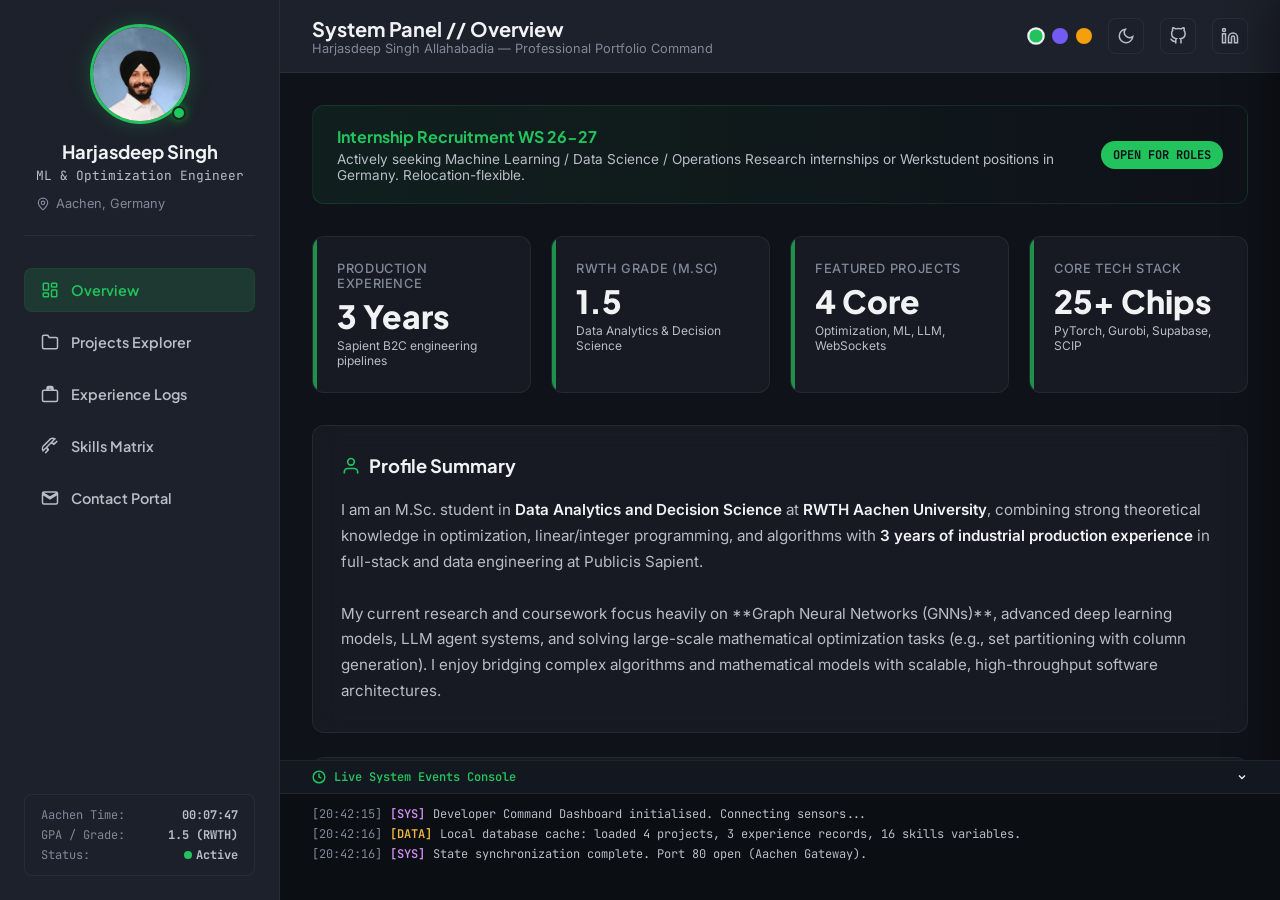
==== commit a1fb7bc3: "fix: prevent profile image squishing and collapse event console drawer on mobile" ====
--- a/index.html
+++ b/index.html
@@ -20,14 +20,16 @@
           <img class="profile-img" src="assets/profile.jpg" alt="Harjasdeep Singh Allahabadia" />
           <div class="profile-status-dot" title="Active in Aachen"></div>
         </div>
-        <h2 class="profile-name">Harjasdeep Singh</h2>
-        <p class="profile-title">ML &amp; Optimization Engineer</p>
-        <div class="profile-location">
-          <svg viewBox="0 0 24 24" width="14" height="14" fill="none" stroke="currentColor" stroke-width="2">
-            <path d="M12 2a8 8 0 00-8 8c0 5.25 8 12 8 12s8-6.75 8-12a8 8 0 00-8-8z"/>
-            <circle cx="12" cy="10" r="3"/>
-          </svg>
-          <span>Aachen, Germany</span>
+        <div class="profile-info-text">
+          <h2 class="profile-name">Harjasdeep Singh</h2>
+          <p class="profile-title">ML &amp; Optimization Engineer</p>
+          <div class="profile-location">
+            <svg viewBox="0 0 24 24" width="14" height="14" fill="none" stroke="currentColor" stroke-width="2">
+              <path d="M12 2a8 8 0 00-8 8c0 5.25 8 12 8 12s8-6.75 8-12a8 8 0 00-8-8z"/>
+              <circle cx="12" cy="10" r="3"/>
+            </svg>
+            <span>Aachen, Germany</span>
+          </div>
         </div>
       </div>
 
--- a/assets/style.css
+++ b/assets/style.css
@@ -14,10 +14,6 @@
   --accent-h: 142;
   --accent-s: 70%;
   --accent-l: 45%;
-  --accent: hsl(var(--accent-h), var(--accent-s), var(--accent-l));
-  --accent-hover: hsl(var(--accent-h), var(--accent-s), calc(var(--accent-l) - 8%));
-  --accent-glow: hsla(var(--accent-h), var(--accent-s), var(--accent-l), 0.15);
-  --accent-badge: hsla(var(--accent-h), var(--accent-s), var(--accent-l), 0.08);
 
   /* Theme: Dark Mode (Default) */
   --bg-base: hsl(222, 25%, 8%);
@@ -31,7 +27,6 @@
   --text-muted: hsl(220, 10%, 55%);
   --shadow-sm: 0 2px 8px rgba(0, 0, 0, 0.4);
   --shadow-md: 0 8px 30px rgba(0, 0, 0, 0.5);
-  --shadow-glow: 0 0 20px hsla(var(--accent-h), var(--accent-s), var(--accent-l), 0.25);
   
   --transition-speed: 0.2s;
   --radius-sm: 8px;
@@ -91,6 +86,13 @@
   color: var(--text-primary);
   overflow: hidden;
   transition: background-color 0.3s ease, color 0.3s ease;
+
+  /* Accent Color Calculations */
+  --accent: hsl(var(--accent-h), var(--accent-s), var(--accent-l));
+  --accent-hover: hsl(var(--accent-h), var(--accent-s), calc(var(--accent-l) - 8%));
+  --accent-glow: hsla(var(--accent-h), var(--accent-s), var(--accent-l), 0.15);
+  --accent-badge: hsla(var(--accent-h), var(--accent-s), var(--accent-l), 0.08);
+  --shadow-glow: 0 0 20px hsla(var(--accent-h), var(--accent-s), var(--accent-l), 0.25);
 }
 
 a {
@@ -181,6 +183,7 @@
   width: 100px;
   height: 100px;
   margin-bottom: 16px;
+  flex-shrink: 0;
 }
 
 .profile-img {
@@ -334,6 +337,11 @@
     height: 50px;
     margin-bottom: 0;
     margin-right: 16px;
+    flex-shrink: 0;
+  }
+  .profile-info-text {
+    flex-grow: 1;
+    min-width: 0;
   }
   .profile-name {
     font-size: 1rem;
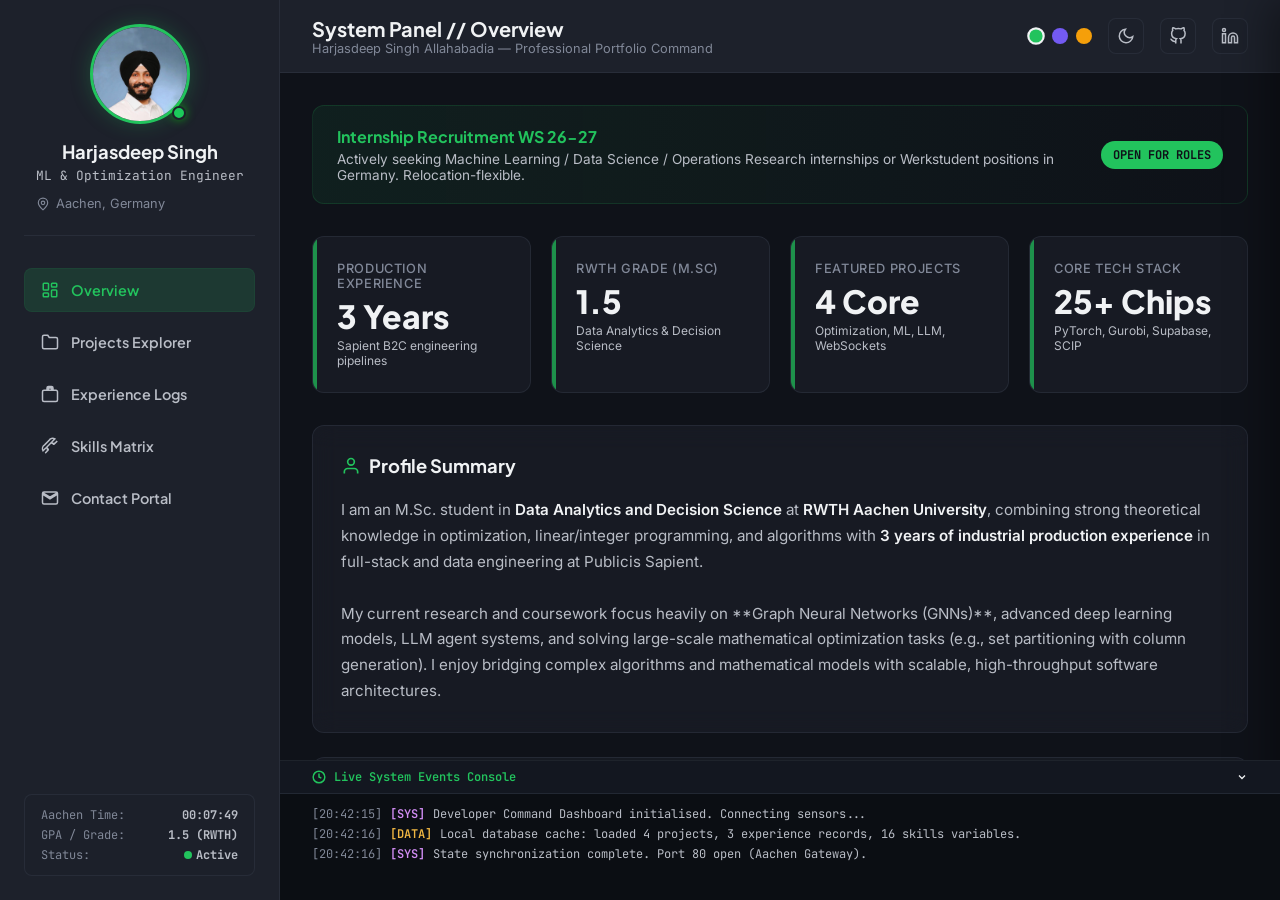
==== commit d3c6dd64: "feat: implement mobile sidebar navigation hamburger drawer, backdrop overlay and close button with f" ====
--- a/index.html
+++ b/index.html
@@ -14,7 +14,13 @@
   <div class="app-container">
     
     <!-- SIDEBAR NAVIGATION -->
-    <aside class="sidebar">
+    <aside class="sidebar" id="sidebar">
+      <button class="sidebar-close-btn" id="sidebar-close-btn" aria-label="Close Navigation Menu">
+        <svg viewBox="0 0 24 24" fill="none" stroke="currentColor" stroke-width="2">
+          <line x1="18" y1="6" x2="6" y2="18"></line>
+          <line x1="6" y1="6" x2="18" y2="18"></line>
+        </svg>
+      </button>
       <div class="profile-card">
         <div class="profile-img-container">
           <img class="profile-img" src="assets/profile.jpg" alt="Harjasdeep Singh Allahabadia" />
@@ -85,14 +91,26 @@
       </div>
     </aside>
 
+    <!-- SIDEBAR BACKDROP OVERLAY FOR MOBILE -->
+    <div class="sidebar-backdrop" id="sidebar-backdrop"></div>
+
     <!-- MAIN WORKSPACE CONTENT -->
     <main class="main-content">
       
       <!-- Top header strip -->
       <header class="app-header">
-        <div class="header-welcome">
-          <h1 id="header-panel-title">System Panel // Overview</h1>
-          <p>Harjasdeep Singh Allahabadia — Professional Portfolio Command</p>
+        <div style="display: flex; align-items: center; gap: 12px; min-width: 0;">
+          <button class="icon-btn mobile-menu-toggle-btn" id="mobile-menu-toggle" aria-label="Toggle Mobile Menu" aria-controls="sidebar" aria-expanded="false">
+            <svg viewBox="0 0 24 24" fill="none" stroke="currentColor" stroke-width="2">
+              <line x1="3" y1="12" x2="21" y2="12"></line>
+              <line x1="3" y1="6" x2="21" y2="6"></line>
+              <line x1="3" y1="18" x2="21" y2="18"></line>
+            </svg>
+          </button>
+          <div class="header-welcome">
+            <h1 id="header-panel-title">System Panel // Overview</h1>
+            <p>Harjasdeep Singh Allahabadia — Professional Portfolio Command</p>
+          </div>
         </div>
         
         <div class="header-controls">
--- a/assets/style.css
+++ b/assets/style.css
@@ -149,7 +149,7 @@
 @media (max-width: 850px) {
   .app-container {
     grid-template-columns: 1fr;
-    grid-template-rows: auto 1fr;
+    grid-template-rows: 1fr;
   }
 }
 
@@ -318,55 +318,67 @@
 /* Mobile Sidebar/Header Styles */
 @media (max-width: 850px) {
   .sidebar {
-    height: auto;
-    border-right: none;
-    border-bottom: 1px solid var(--border-color);
-    padding: 16px;
-  }
-  .profile-card {
-    flex-direction: row;
+    position: fixed;
+    top: 0;
+    left: 0;
+    bottom: 0;
+    width: min(280px, 80dvw);
+    height: 100vh;
+    transform: translateX(-100%);
+    transition: transform 0.3s cubic-bezier(0.16, 1, 0.3, 1);
+    background-color: var(--bg-surface-solid);
+    border-right: 1px solid var(--border-color);
+    z-index: 1000;
+    display: flex;
+    flex-direction: column;
+    padding: 48px 24px 24px 24px;
+  }
+  .sidebar.open {
+    transform: translateX(0);
+    box-shadow: 10px 0 30px rgba(0, 0, 0, 0.3);
+  }
+  .sidebar-close-btn {
+    display: flex;
+    position: absolute;
+    top: 16px;
+    right: 16px;
+    background: transparent;
+    border: none;
+    color: var(--text-secondary);
+    cursor: pointer;
+    padding: 8px;
     align-items: center;
-    margin-bottom: 12px;
-    padding-bottom: 12px;
-    border-bottom: none;
-    text-align: left;
-    width: 100%;
-  }
-  .profile-img-container {
-    width: 50px;
-    height: 50px;
-    margin-bottom: 0;
-    margin-right: 16px;
-    flex-shrink: 0;
-  }
-  .profile-info-text {
-    flex-grow: 1;
-    min-width: 0;
-  }
-  .profile-name {
-    font-size: 1rem;
-    margin-bottom: 2px;
-  }
-  .profile-title {
-    font-size: 0.7rem;
-    margin-bottom: 2px;
-  }
-  .profile-location {
-    font-size: 0.7rem;
-  }
-  .sidebar-nav {
-    flex-direction: row;
-    overflow-x: auto;
-    padding-bottom: 4px;
-  }
-  .nav-btn {
-    padding: 8px 12px;
-    font-size: 0.8rem;
-    flex-shrink: 0;
-    width: auto;
-  }
-  .sidebar-system-widget {
-    display: none;
+    justify-content: center;
+    transition: color var(--transition-speed) ease;
+  }
+  .sidebar-close-btn:hover {
+    color: var(--accent);
+  }
+  .sidebar-close-btn svg {
+    width: 20px;
+    height: 20px;
+  }
+  .mobile-menu-toggle-btn {
+    display: flex !important;
+  }
+  .sidebar-backdrop {
+    display: block;
+    position: fixed;
+    top: 0;
+    left: 0;
+    right: 0;
+    bottom: 0;
+    background-color: rgba(0, 0, 0, 0.5);
+    backdrop-filter: blur(2px);
+    -webkit-backdrop-filter: blur(2px);
+    z-index: 999;
+    opacity: 0;
+    pointer-events: none;
+    transition: opacity 0.3s ease;
+  }
+  .sidebar-backdrop.open {
+    opacity: 1;
+    pointer-events: auto;
   }
 }
 
@@ -435,6 +447,18 @@
 .accent-dot.active {
   border-color: var(--text-primary);
   transform: scale(1.1);
+}
+
+.mobile-menu-toggle-btn {
+  display: none !important;
+}
+
+.sidebar-close-btn {
+  display: none;
+}
+
+.sidebar-backdrop {
+  display: none;
 }
 
 /* Icon Buttons */
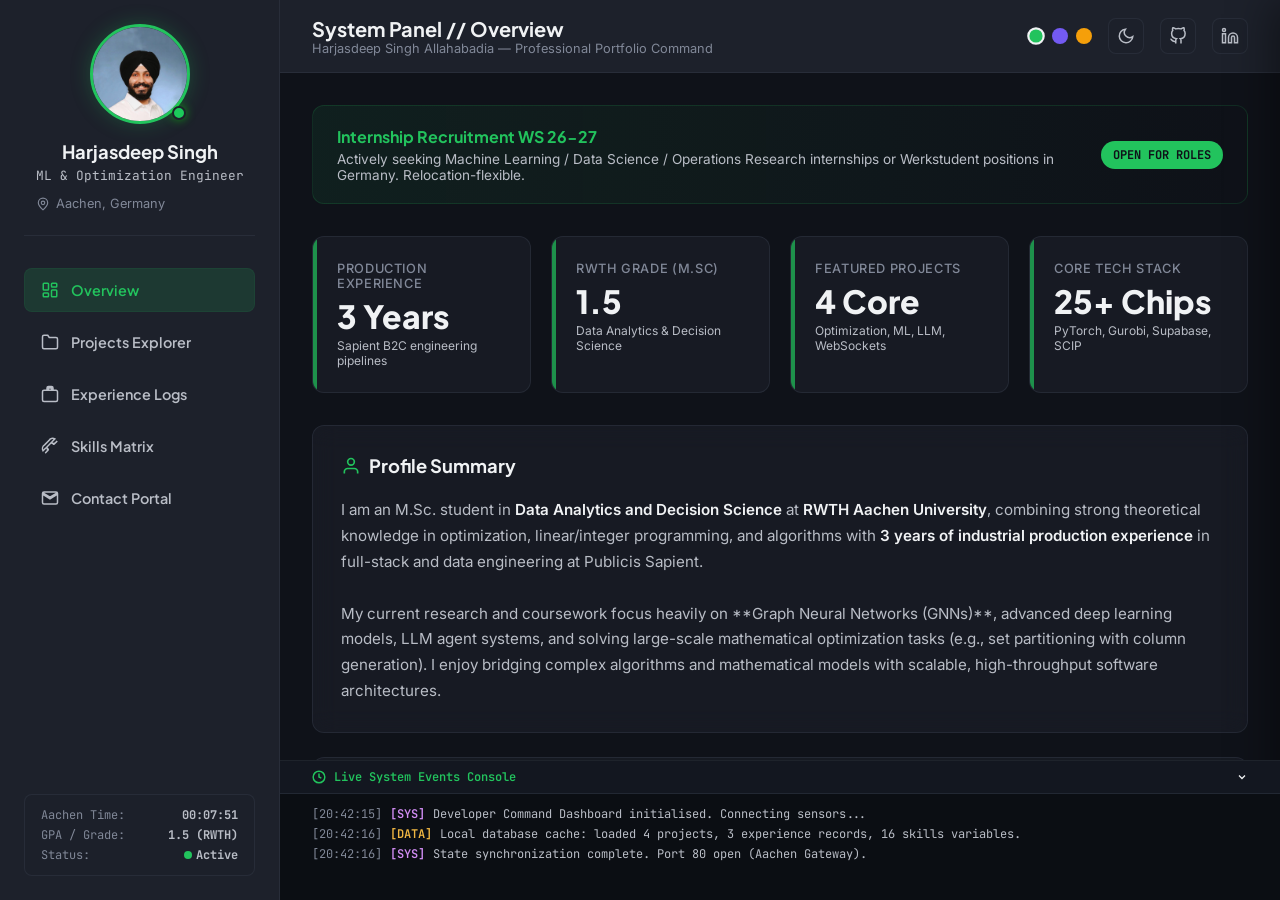
==== commit c9f1b497: "mobile header redesigned" ====
--- a/index.html
+++ b/index.html
@@ -107,43 +107,73 @@
               <line x1="3" y1="18" x2="21" y2="18"></line>
             </svg>
           </button>
+          
+          <!-- Desktop Header Welcome -->
           <div class="header-welcome">
             <h1 id="header-panel-title">System Panel // Overview</h1>
             <p>Harjasdeep Singh Allahabadia — Professional Portfolio Command</p>
           </div>
+
+          <!-- Mobile Header Profile (Visible by default on mobile) -->
+          <div class="header-profile">
+            <div class="header-profile-img-container">
+              <img class="header-profile-img" src="assets/profile.jpg" alt="Harjasdeep Singh Allahabadia" />
+              <div class="profile-status-dot" title="Active in Aachen"></div>
+            </div>
+            <div class="header-profile-text">
+              <h2 class="header-profile-name">Harjasdeep Singh</h2>
+              <div class="header-profile-location">
+                <svg viewBox="0 0 24 24" width="12" height="12" fill="none" stroke="currentColor" stroke-width="2">
+                  <path d="M12 2a8 8 0 00-8 8c0 5.25 8 12 8 12s8-6.75 8-12a8 8 0 00-8-8z"/>
+                  <circle cx="12" cy="10" r="3"/>
+                </svg>
+                <span>Aachen, Germany</span>
+              </div>
+            </div>
+          </div>
         </div>
         
-        <div class="header-controls">
-          <div class="accent-selector" title="Switch Accent Preset">
-            <button class="accent-dot emerald active" data-accent="emerald" aria-label="Emerald Accent"></button>
-            <button class="accent-dot indigo" data-accent="indigo" aria-label="Indigo Accent"></button>
-            <button class="accent-dot amber" data-accent="amber" aria-label="Amber Accent"></button>
-          </div>
-          
-          <button class="icon-btn" id="theme-toggle-btn" title="Toggle Light/Dark Theme" aria-label="Toggle Theme">
-            <!-- Moon Icon -->
-            <svg id="theme-icon-moon" viewBox="0 0 24 24">
-              <path d="M21 12.79A9 9 0 1111.21 3 7 7 0 0021 12.79z"/>
-            </svg>
-            <!-- Sun Icon (hidden by default) -->
-            <svg id="theme-icon-sun" viewBox="0 0 24 24" style="display: none;">
-              <circle cx="12" cy="12" r="5"/>
-              <path d="M12 1v2M12 21v2M4.22 4.22l1.42 1.42M18.36 18.36l1.42 1.42M1 12h2M21 12h2M4.22 18.36l1.42-1.42M18.36 5.64l1.42-1.42"/>
+        <div style="display: flex; align-items: center; gap: 12px; position: relative;">
+          <!-- Controls Toggle Button (Visible on mobile only) -->
+          <button class="icon-btn mobile-controls-toggle-btn" id="mobile-controls-toggle" aria-label="Toggle Configuration Panel" aria-expanded="false">
+            <svg viewBox="0 0 24 24" fill="none" stroke="currentColor" stroke-width="2">
+              <circle cx="12" cy="12" r="3"></circle>
+              <path d="M19.4 15a1.65 1.65 0 0 0 .33 1.82l.06.06a2 2 0 1 1-2.83 2.83l-.06-.06a1.65 1.65 0 0 0-1.82-.33 1.65 1.65 0 0 0-1 1.51V21a2 2 0 0 1-4 0v-.09A1.65 1.65 0 0 0 9 19.4a1.65 1.65 0 0 0-1.82.33l-.06.06a2 2 0 1 1-2.83-2.83l.06-.06a1.65 1.65 0 0 0 .33-1.82 1.65 1.65 0 0 0-1.51-1H3a2 2 0 0 1 0-4h.09A1.65 1.65 0 0 0 4.6 9a1.65 1.65 0 0 0-.33-1.82l-.06-.06a2 2 0 1 1 2.83-2.83l.06.06a1.65 1.65 0 0 0 1.82.33H9a1.65 1.65 0 0 0 1-1.51V3a2 2 0 0 1 4 0v.09a1.65 1.65 0 0 0 1 1.51 1.65 1.65 0 0 0 1.82-.33l.06-.06a2 2 0 1 1 2.83 2.83l-.06.06a1.65 1.65 0 0 0-.33 1.82V9a1.65 1.65 0 0 0 1.51 1H21a2 2 0 0 1 0 4h-.09a1.65 1.65 0 0 0-1.51 1z"></path>
             </svg>
           </button>
-          
-          <a class="icon-btn" href="https://github.com/HARDY1499" target="_blank" rel="noopener" aria-label="GitHub Profile" title="Open GitHub">
-            <svg viewBox="0 0 24 24" fill="none" stroke="currentColor">
-              <path d="M9 19c-5 1.5-5-2.5-7-3m14 6v-3.87a3.37 3.37 0 00-.94-2.61c3.14-.35 6.44-1.54 6.44-7A5.44 5.44 0 0020 4.77 5.07 5.07 0 0019.91 1S18.73.65 16 2.48a13.38 13.38 0 00-7 0C6.27.65 5.09 1 5.09 1A5.07 5.07 0 005 4.77a5.44 5.44 0 00-1.5 3.78c0 5.42 3.3 6.61 6.44 7A3.37 3.37 0 009 18.13V22"/>
-            </svg>
-          </a>
-          
-          <a class="icon-btn" href="https://linkedin.com/in/harjasdeep14" target="_blank" rel="noopener" aria-label="LinkedIn Profile" title="Open LinkedIn">
-            <svg viewBox="0 0 24 24" fill="none" stroke="currentColor">
-              <path d="M16 8a6 6 0 016 6v7h-4v-7a2 2 0 00-2-2 2 2 0 00-2 2v7h-4v-7a6 6 0 016-6zM2 9h4v12H2z"/>
-              <circle cx="4" cy="4" r="2"/>
-            </svg>
-          </a>
+
+          <div class="header-controls" id="header-controls">
+            <div class="accent-selector" title="Switch Accent Preset">
+              <button class="accent-dot emerald active" data-accent="emerald" aria-label="Emerald Accent"></button>
+              <button class="accent-dot indigo" data-accent="indigo" aria-label="Indigo Accent"></button>
+              <button class="accent-dot amber" data-accent="amber" aria-label="Amber Accent"></button>
+            </div>
+            
+            <button class="icon-btn" id="theme-toggle-btn" title="Toggle Light/Dark Theme" aria-label="Toggle Theme">
+              <!-- Moon Icon -->
+              <svg id="theme-icon-moon" viewBox="0 0 24 24">
+                <path d="M21 12.79A9 9 0 1111.21 3 7 7 0 0021 12.79z"/>
+              </svg>
+              <!-- Sun Icon (hidden by default) -->
+              <svg id="theme-icon-sun" viewBox="0 0 24 24" style="display: none;">
+                <circle cx="12" cy="12" r="5"/>
+                <path d="M12 1v2M12 21v2M4.22 4.22l1.42 1.42M18.36 18.36l1.42 1.42M1 12h2M21 12h2M4.22 18.36l1.42-1.42M18.36 5.64l1.42-1.42"/>
+              </svg>
+            </button>
+            
+            <a class="icon-btn" href="https://github.com/HARDY1499" target="_blank" rel="noopener" aria-label="GitHub Profile" title="Open GitHub">
+              <svg viewBox="0 0 24 24" fill="none" stroke="currentColor">
+                <path d="M9 19c-5 1.5-5-2.5-7-3m14 6v-3.87a3.37 3.37 0 00-.94-2.61c3.14-.35 6.44-1.54 6.44-7A5.44 5.44 0 0020 4.77 5.07 5.07 0 0019.91 1S18.73.65 16 2.48a13.38 13.38 0 00-7 0C6.27.65 5.09 1 5.09 1A5.07 5.07 0 005 4.77a5.44 5.44 0 00-1.5 3.78c0 5.42 3.3 6.61 6.44 7A3.37 3.37 0 009 18.13V22"/>
+              </svg>
+            </a>
+            
+            <a class="icon-btn" href="https://linkedin.com/in/harjasdeep14" target="_blank" rel="noopener" aria-label="LinkedIn Profile" title="Open LinkedIn">
+              <svg viewBox="0 0 24 24" fill="none" stroke="currentColor">
+                <path d="M16 8a6 6 0 016 6v7h-4v-7a2 2 0 00-2-2 2 2 0 00-2 2v7h-4v-7a6 6 0 016-6zM2 9h4v12H2z"/>
+                <circle cx="4" cy="4" r="2"/>
+              </svg>
+            </a>
+          </div>
         </div>
       </header>
 
--- a/assets/style.css
+++ b/assets/style.css
@@ -453,6 +453,14 @@
   display: none !important;
 }
 
+.mobile-controls-toggle-btn {
+  display: none !important;
+}
+
+.header-profile {
+  display: none;
+}
+
 .sidebar-close-btn {
   display: none;
 }
@@ -494,8 +502,109 @@
   .app-header {
     padding: 12px 16px;
   }
-  .header-welcome h1 {
-    font-size: 1rem;
+  
+  .header-welcome {
+    display: none;
+  }
+
+  .header-profile {
+    display: flex;
+    align-items: center;
+    gap: 10px;
+    min-width: 0;
+  }
+
+  .header-profile-img-container {
+    position: relative;
+    width: 38px;
+    height: 38px;
+    flex-shrink: 0;
+  }
+
+  .header-profile-img {
+    width: 100%;
+    height: 100%;
+    border-radius: 50%;
+    object-fit: cover;
+    border: 2px solid var(--accent);
+    box-shadow: var(--shadow-glow);
+  }
+
+  .header-profile-img-container .profile-status-dot {
+    position: absolute;
+    bottom: -1px;
+    right: -1px;
+    width: 11px;
+    height: 11px;
+    border-radius: 50%;
+    background-color: hsl(142, 76%, 45%);
+    border: 2px solid var(--bg-surface-solid);
+    box-shadow: 0 0 6px rgba(0,255,0,0.5);
+  }
+
+  .header-profile-text {
+    display: flex;
+    flex-direction: column;
+    min-width: 0;
+  }
+
+  .header-profile-name {
+    font-family: var(--font-heading);
+    font-weight: 700;
+    font-size: 0.95rem;
+    color: var(--text-primary);
+    white-space: nowrap;
+    overflow: hidden;
+    text-overflow: ellipsis;
+    line-height: 1.2;
+  }
+
+  .header-profile-location {
+    display: flex;
+    align-items: center;
+    gap: 4px;
+    font-size: 0.75rem;
+    color: var(--text-muted);
+  }
+
+  .mobile-controls-toggle-btn {
+    display: flex !important;
+  }
+
+  .mobile-controls-toggle-btn.active {
+    border-color: var(--accent);
+    color: var(--accent);
+    background-color: var(--accent-glow);
+  }
+
+  .header-controls {
+    position: absolute;
+    top: calc(100% + 8px);
+    right: 16px;
+    background-color: var(--bg-surface-solid);
+    border: 1px solid var(--border-color);
+    border-radius: var(--radius-md);
+    padding: 8px 12px;
+    display: flex;
+    flex-direction: row;
+    gap: 12px;
+    align-items: center;
+    z-index: 1001;
+    box-shadow: var(--shadow-md);
+    backdrop-filter: blur(12px);
+    -webkit-backdrop-filter: blur(12px);
+    
+    /* Collapsed state anim overrides */
+    opacity: 0;
+    transform: translateY(-8px);
+    pointer-events: none;
+    transition: opacity 0.25s cubic-bezier(0.16, 1, 0.3, 1), transform 0.25s cubic-bezier(0.16, 1, 0.3, 1);
+  }
+
+  .header-controls.open {
+    opacity: 1;
+    transform: translateY(0);
+    pointer-events: auto;
   }
 }
 
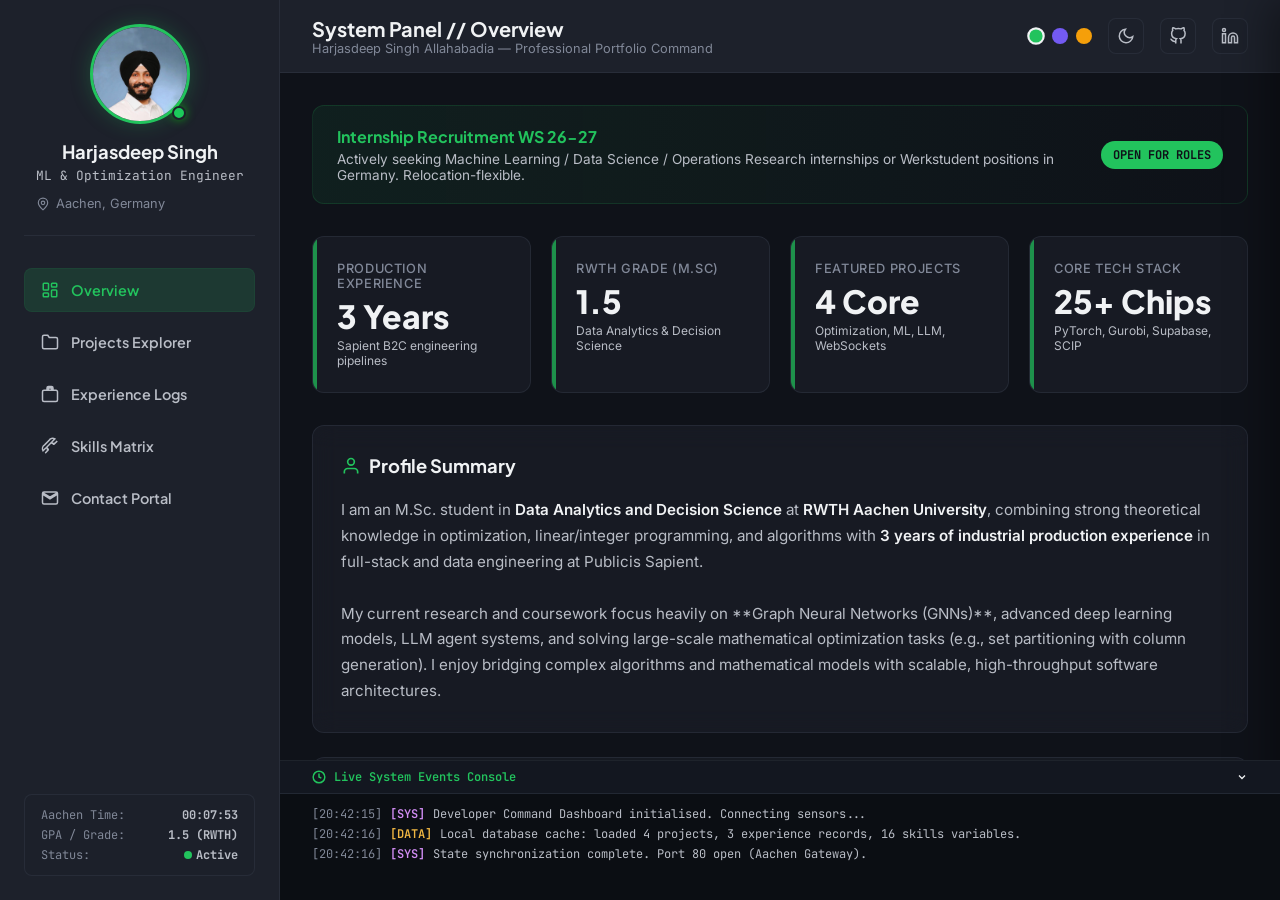
==== commit d08a0cf3: "mobile header design updated" ====
--- a/index.html
+++ b/index.html
@@ -565,6 +565,43 @@
         </div>
       </footer>
 
+      <!-- MOBILE BOTTOM NAVIGATION -->
+      <nav class="bottom-nav" aria-label="Mobile Bottom Navigation">
+        <button class="nav-btn bottom-nav-btn active" data-tab="overview">
+          <svg viewBox="0 0 24 24">
+            <rect x="3" y="3" width="7" height="9" rx="1"/>
+            <rect x="14" y="3" width="7" height="5" rx="1"/>
+            <rect x="14" y="12" width="7" height="9" rx="1"/>
+            <rect x="3" y="16" width="7" height="5" rx="1"/>
+          </svg>
+          <span>Overview</span>
+        </button>
+        <button class="nav-btn bottom-nav-btn" data-tab="projects">
+          <svg viewBox="0 0 24 24">
+            <path d="M22 19a2 2 0 01-2 2H4a2 2 0 01-2-2V5a2 2 0 012-2h5l2 3h9a2 2 0 012 2z"/>
+          </svg>
+          <span>Projects</span>
+        </button>
+        <button class="nav-btn bottom-nav-btn" data-tab="experience">
+          <svg viewBox="0 0 24 24">
+            <path d="M20 7h-4V4c0-1.1-.9-2-2-2h-4c-1.1 0-2 .9-2 2v3H4c-1.1 0-2 .9-2 2v11c0 1.1.9 2 2 2h16c1.1 0 2-.9 2-2V9c0-1.1-.9-2-2-2zM10 4h4v3h-4V4z"/>
+          </svg>
+          <span>Experience</span>
+        </button>
+        <button class="nav-btn bottom-nav-btn" data-tab="skills">
+          <svg viewBox="0 0 24 24">
+            <path d="M14.7 6.3a1 1 0 000 1.4l1.6 1.6a1 1 0 001.4 0l3.77-3.77a6 6 0 01-7.94 2.17l-5.7 5.7a6 6 0 01-2.17 7.94l3.77-3.77a1 1 0 000-1.4l-1.6-1.6a1 1 0 00-1.4 0l-3.77 3.77a6 6 0 012.17-7.94l5.7-5.7a6 6 0 017.94-2.17l-3.77 3.77z"/>
+          </svg>
+          <span>Skills</span>
+        </button>
+        <button class="nav-btn bottom-nav-btn" data-tab="contact">
+          <svg viewBox="0 0 24 24">
+            <path d="M20 4H4c-1.1 0-1.99.9-1.99 2L2 18c0 1.1.9 2 2 2h16c1.1 0 2-.9 2-2V6c0-1.1-.9-2-2-2zm0 4l-8 5-8-5V6l8 5 8-5v2z"/>
+          </svg>
+          <span>Contact</span>
+        </button>
+      </nav>
+
     </main>
 
   </div>
--- a/assets/style.css
+++ b/assets/style.css
@@ -359,7 +359,7 @@
     height: 20px;
   }
   .mobile-menu-toggle-btn {
-    display: flex !important;
+    display: none !important;
   }
   .sidebar-backdrop {
     display: block;
@@ -458,6 +458,10 @@
 }
 
 .header-profile {
+  display: none;
+}
+
+.bottom-nav {
   display: none;
 }
 
@@ -606,6 +610,70 @@
     transform: translateY(0);
     pointer-events: auto;
   }
+
+  .main-content {
+    grid-template-rows: auto 1fr auto auto; /* Header, Viewport, Console, Bottom Nav */
+  }
+
+  .bottom-nav {
+    display: flex;
+    justify-content: space-around;
+    align-items: center;
+    background-color: var(--bg-surface-solid);
+    border-top: 1px solid var(--border-color);
+    height: 60px;
+    padding: 4px 8px;
+    z-index: 1000;
+    box-shadow: 0 -4px 20px rgba(0, 0, 0, 0.25);
+    backdrop-filter: blur(12px);
+    -webkit-backdrop-filter: blur(12px);
+  }
+
+  .bottom-nav-btn {
+    display: flex;
+    flex-direction: column;
+    align-items: center;
+    justify-content: center;
+    background: transparent;
+    border: none;
+    color: var(--text-secondary);
+    gap: 4px;
+    font-size: 0.75rem;
+    font-family: var(--font-heading);
+    font-weight: 500;
+    cursor: pointer;
+    transition: all var(--transition-speed) ease;
+    flex: 1;
+    height: 100%;
+    padding: 0;
+  }
+
+  .bottom-nav-btn svg {
+    width: 20px;
+    height: 20px;
+    fill: none;
+    stroke: currentColor;
+    stroke-width: 2;
+    transition: stroke var(--transition-speed) ease, transform 0.2s ease;
+  }
+
+  .bottom-nav-btn:hover {
+    color: var(--accent);
+  }
+  
+  .bottom-nav-btn:hover svg {
+    transform: translateY(-1px);
+  }
+
+  .bottom-nav-btn.active {
+    color: var(--accent);
+    font-weight: 600;
+  }
+
+  .bottom-nav-btn.active svg {
+    stroke: var(--accent);
+    filter: drop-shadow(0 0 4px var(--accent-glow));
+  }
 }
 
 /* Panel Containers */
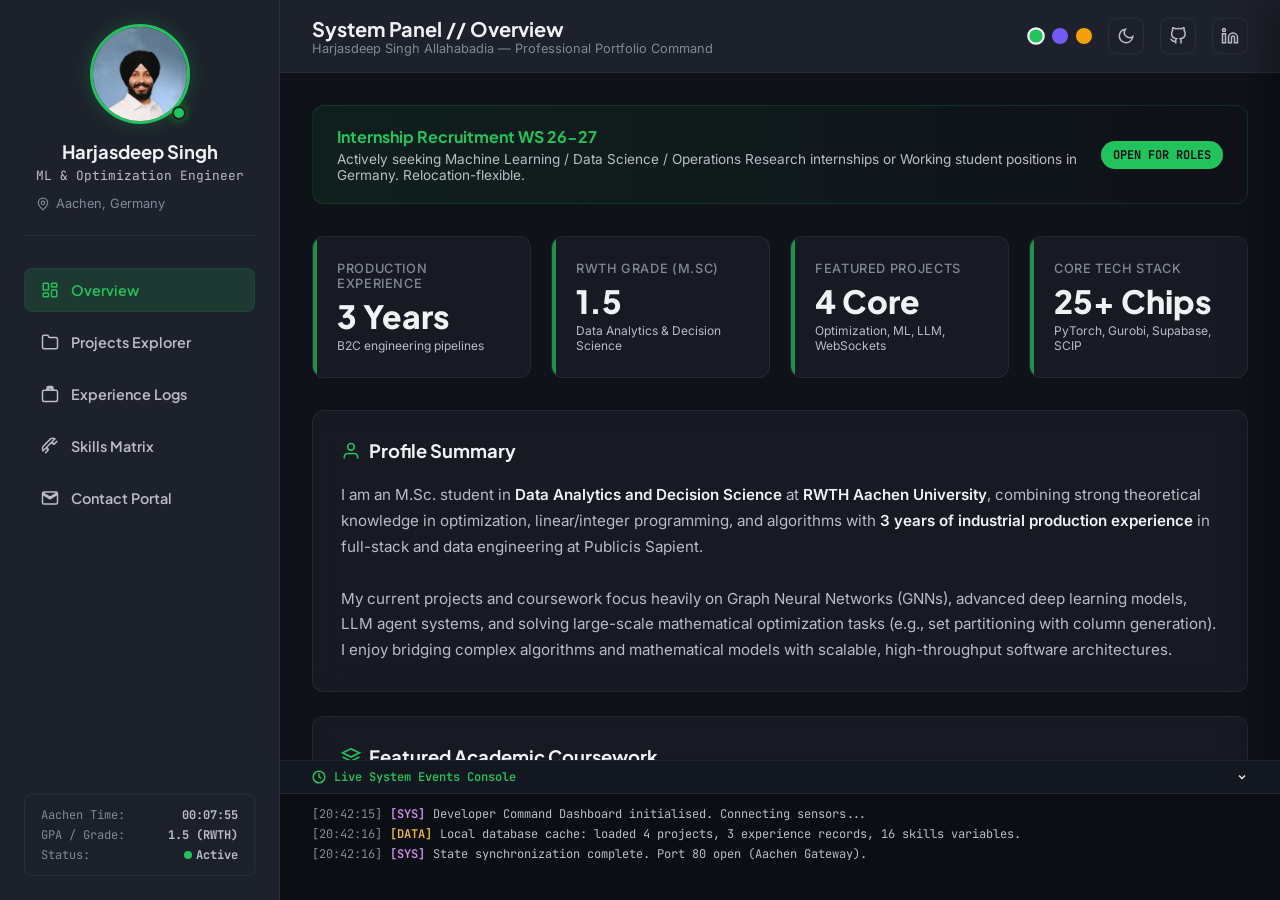
==== commit e24032fa: "content updated and placeholder game of life added" ====
--- a/index.html
+++ b/index.html
@@ -185,7 +185,7 @@
           <div class="objective-alert">
             <div class="alert-content">
               <h3>Internship Recruitment WS 26-27</h3>
-              <p>Actively seeking Machine Learning / Data Science / Operations Research internships or Werkstudent positions in Germany. Relocation-flexible.</p>
+              <p>Actively seeking Machine Learning / Data Science / Operations Research internships or Working student positions in Germany. Relocation-flexible.</p>
             </div>
             <span class="alert-badge">Open for Roles</span>
           </div>
@@ -194,7 +194,7 @@
             <div class="stat-card">
               <div class="stat-label">Production Experience</div>
               <div class="stat-value">3 Years</div>
-              <div class="stat-desc">Sapient B2C engineering pipelines</div>
+              <div class="stat-desc">B2C engineering pipelines</div>
             </div>
             <div class="stat-card">
               <div class="stat-label">RWTH Grade (M.Sc)</div>
@@ -221,7 +221,7 @@
             <div class="bio-text">
               <p>I am an M.Sc. student in <strong>Data Analytics and Decision Science</strong> at <strong>RWTH Aachen University</strong>, combining strong theoretical knowledge in optimization, linear/integer programming, and algorithms with <strong>3 years of industrial production experience</strong> in full-stack and data engineering at Publicis Sapient.</p>
               <br>
-              <p>My current research and coursework focus heavily on **Graph Neural Networks (GNNs)**, advanced deep learning models, LLM agent systems, and solving large-scale mathematical optimization tasks (e.g., set partitioning with column generation). I enjoy bridging complex algorithms and mathematical models with scalable, high-throughput software architectures.</p>
+              <p>My current projects and coursework focus heavily on Graph Neural Networks (GNNs), advanced deep learning models, LLM agent systems, and solving large-scale mathematical optimization tasks (e.g., set partitioning with column generation). I enjoy bridging complex algorithms and mathematical models with scalable, high-throughput software architectures.</p>
             </div>
           </div>
 
@@ -232,11 +232,11 @@
             </div>
             <div class="bio-text">
               <ul style="margin-left: 20px; display: grid; grid-template-columns: repeat(auto-fit, minmax(280px, 1fr)); gap: 10px;">
-                <li><strong>Advanced Machine Learning</strong> (Grade: 1.3 - PyTorch deep learning structures)</li>
+                <li><strong>Machine Learning</strong> (Grade: 1.3 - PyTorch deep learning structures)</li>
                 <li><strong>Optimization Models</strong> (Integer &amp; Linear programming models)</li>
-                <li><strong>Operations Research</strong> (Algorithms, simplex, complexity theories)</li>
-                <li><strong>Predictive Modeling</strong> (Regression, time series, classification)</li>
-                <li><strong>Algorithms and Data Structures</strong> (Complexity, graph searches)</li>
+                <li><strong>Predictive Modeling</strong> (Utility function, choice theory and models)</li>
+                <li><strong>Discrete Choice Modeling</strong> (Pricing strategies for Revenue Maximization, Revenue-ordered assortment, Reformulating hard nonlinear optimization into solvable MILP)</li>
+                <li><strong>Algorithms and Data Structures</strong> (Optimization Algorithms, Complexity, graph searches)</li>
                 <li><strong>Financial Analytics</strong> (Quantitative models, portfolio weights)</li>
               </ul>
             </div>
@@ -265,49 +265,19 @@
             <!-- Rendered dynamically from projects.js -->
           </div>
 
-          <!-- Dynamic SVG Chart Widget simulating a Loss Curve/Scheduler feedback -->
+          <!-- Conway's Game of Life — ambient placeholder, real cellular automaton -->
           <div class="chart-widget">
             <div class="dashboard-card">
               <div class="dashboard-card-title">
-                <svg viewBox="0 0 24 24"><path d="M21.21 15.89A10 10 0 118 2.83M22 12A10 10 0 0012 2v10z"/></svg>
-                <span>Dynamic Optimizer Analysis // GNN Convergence Simulation</span>
+                <svg viewBox="0 0 24 24" fill="none" stroke="currentColor" stroke-width="2"><rect x="3" y="3" width="7" height="7" rx="1"/><rect x="14" y="3" width="7" height="7" rx="1"/><rect x="14" y="14" width="7" height="7" rx="1"/><rect x="3" y="14" width="7" height="7" rx="1"/></svg>
+                <span>Conway's Game of Life // Cellular automaton</span>
               </div>
               <p style="font-size: 0.85rem; color: var(--text-secondary); margin-bottom: 16px;">
-                Interactive simulation plotting validation loss (L1) vs. training epochs. Click data nodes to view epoch performance metrics.
+                Four local rules, no player. Each cell lives or dies from its neighbour count, and complex patterns emerge on their own. Click the grid to spawn cells; it reseeds when life stabilises.
               </p>
-              <div class="svg-chart-container">
-                <svg class="loss-curve-svg" viewBox="0 0 500 160">
-                  <!-- Chart grids -->
-                  <line x1="40" y1="20" x2="40" y2="130" class="chart-axis" />
-                  <line x1="40" y1="130" x2="480" y2="130" class="chart-axis" />
-                  <line x1="40" y1="20" x2="480" y2="20" class="chart-grid-line" />
-                  <line x1="40" y1="56" x2="480" y2="56" class="chart-grid-line" />
-                  <line x1="40" y1="93" x2="480" y2="93" class="chart-grid-line" />
-
-                  <!-- Text Labels -->
-                  <text x="35" y="130" class="chart-text" text-anchor="end">0.0</text>
-                  <text x="35" y="93" class="chart-text" text-anchor="end">0.3</text>
-                  <text x="35" y="56" class="chart-text" text-anchor="end">0.6</text>
-                  <text x="35" y="20" class="chart-text" text-anchor="end">0.9</text>
-
-                  <text x="40" y="145" class="chart-text" text-anchor="middle">Ep 1</text>
-                  <text x="128" y="145" class="chart-text" text-anchor="middle">Ep 10</text>
-                  <text x="216" y="145" class="chart-text" text-anchor="middle">Ep 20</text>
-                  <text x="304" y="145" class="chart-text" text-anchor="middle">Ep 30</text>
-                  <text x="392" y="145" class="chart-text" text-anchor="middle">Ep 40</text>
-                  <text x="480" y="145" class="chart-text" text-anchor="middle">Ep 50</text>
-
-                  <!-- Loss Curve path -->
-                  <path d="M40 28 Q 128 90 216 110 T 392 120 T 480 123" class="chart-line" id="loss-curve-path" />
-
-                  <!-- Interactive Nodes -->
-                  <circle cx="40" cy="28" r="4.5" class="chart-dot" data-epoch="1" data-val="0.842" />
-                  <circle cx="128" cy="73" r="4.5" class="chart-dot" data-epoch="10" data-val="0.495" />
-                  <circle cx="216" cy="110" r="4.5" class="chart-dot" data-epoch="20" data-val="0.198" />
-                  <circle cx="304" cy="118" r="4.5" class="chart-dot" data-epoch="30" data-val="0.103" />
-                  <circle cx="392" cy="120" r="4.5" class="chart-dot" data-epoch="40" data-val="0.089" />
-                  <circle cx="480" cy="123" r="4.5" class="chart-dot" data-epoch="50" data-val="0.064" />
-                </svg>
+              <div class="life-stage">
+                <canvas id="game-of-life" aria-label="Conway's Game of Life simulation"></canvas>
+                <div class="life-readout"><span id="life-gen">gen 0</span><span id="life-pop">pop 0</span></div>
               </div>
             </div>
           </div>
--- a/assets/style.css
+++ b/assets/style.css
@@ -150,6 +150,8 @@
   .app-container {
     grid-template-columns: 1fr;
     grid-template-rows: 1fr;
+    height: 100vh;
+    height: 100dvh;
   }
 }
 
@@ -621,8 +623,8 @@
     align-items: center;
     background-color: var(--bg-surface-solid);
     border-top: 1px solid var(--border-color);
-    height: 60px;
-    padding: 4px 8px;
+    height: calc(60px + env(safe-area-inset-bottom, 0px));
+    padding: 4px 8px calc(4px + env(safe-area-inset-bottom, 0px)) 8px;
     z-index: 1000;
     box-shadow: 0 -4px 20px rgba(0, 0, 0, 0.25);
     backdrop-filter: blur(12px);
@@ -1105,62 +1107,38 @@
   margin-top: 32px;
 }
 
-.svg-chart-container {
-  width: 100%;
-  height: 200px;
+/* ---- Conway's Game of Life (ambient placeholder) ---- */
+.life-stage {
+  position: relative;
   background-color: hsla(222, 20%, 8%, 0.4);
   border: 1px solid var(--border-color);
   border-radius: var(--radius-md);
-  padding: 16px;
-  display: flex;
-  align-items: center;
-  justify-content: center;
-}
-body[data-theme="light"] .svg-chart-container {
+  padding: 12px;
+  overflow: hidden;
+}
+body[data-theme="light"] .life-stage {
   background-color: hsla(210, 20%, 90%, 0.3);
 }
 
-.loss-curve-svg {
+#game-of-life {
+  display: block;
   width: 100%;
-  height: 100%;
-}
-
-.chart-axis {
-  stroke: var(--border-color);
-  stroke-width: 1;
-}
-
-.chart-grid-line {
-  stroke: var(--border-color);
-  stroke-width: 1;
-  stroke-dasharray: 4,4;
-  opacity: 0.3;
-}
-
-.chart-line {
-  stroke: var(--accent);
-  stroke-width: 2.5;
-  fill: none;
-  stroke-linecap: round;
-  stroke-linejoin: round;
-  filter: drop-shadow(0 2px 8px hsla(var(--accent-h), var(--accent-s), var(--accent-l), 0.3));
-}
-
-.chart-dot {
-  fill: var(--accent);
-  stroke: var(--bg-surface-solid);
-  stroke-width: 2;
-  cursor: pointer;
-  transition: r 0.2s ease;
-}
-.chart-dot:hover {
-  r: 6px;
-}
-
-.chart-text {
+  height: 180px;
+  border-radius: var(--radius-sm);
+  cursor: crosshair;
+}
+
+.life-readout {
+  position: absolute;
+  bottom: 16px;
+  right: 18px;
+  display: flex;
+  gap: 14px;
   font-family: var(--font-mono);
-  font-size: 9px;
-  fill: var(--text-muted);
+  font-size: 0.72rem;
+  color: var(--text-muted);
+  pointer-events: none;
+  text-shadow: 0 1px 3px hsla(222, 30%, 5%, 0.8);
 }
 
 /* ============================================================
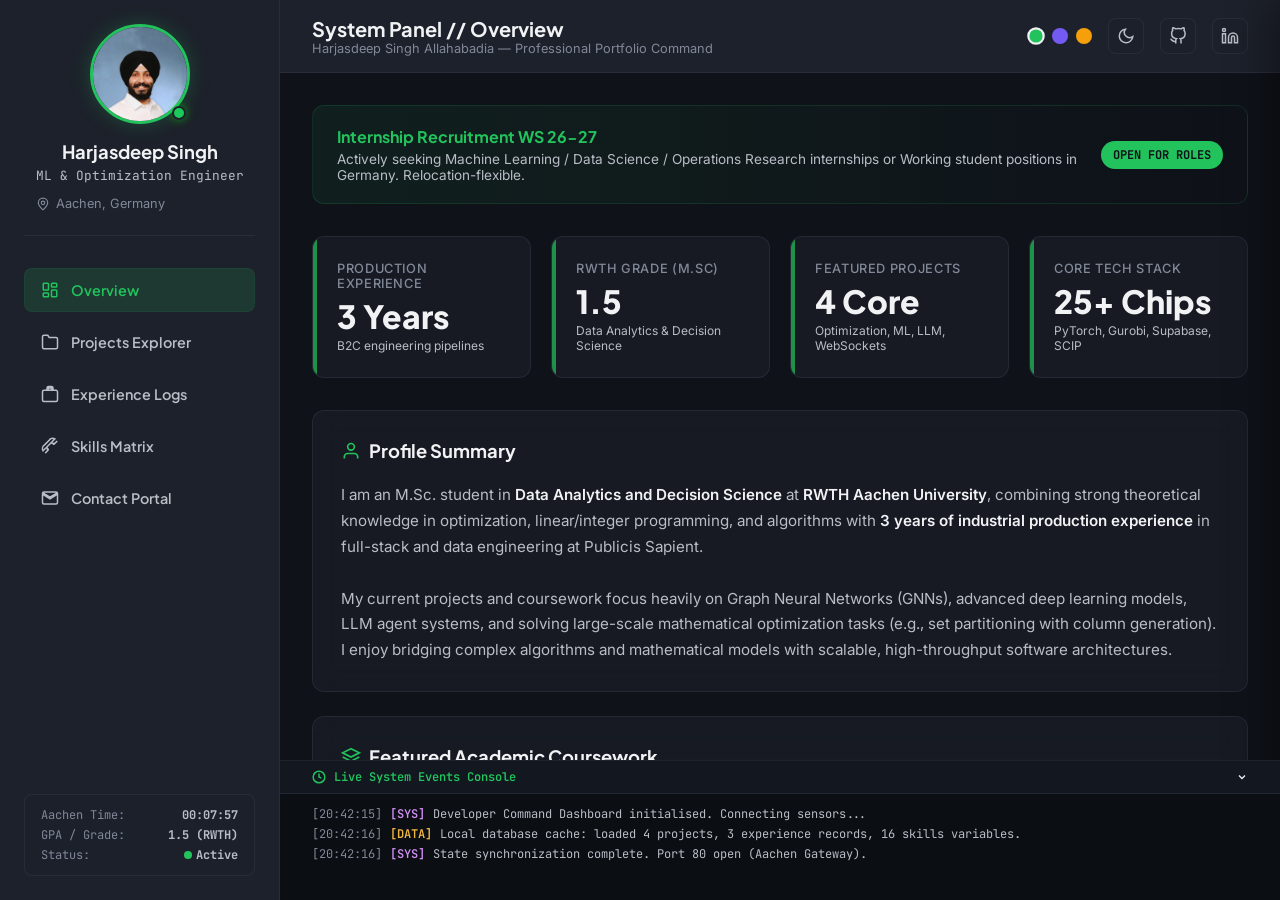
==== commit aef193ac: "updated content" ====
--- a/index.html
+++ b/index.html
@@ -270,7 +270,7 @@
             <div class="dashboard-card">
               <div class="dashboard-card-title">
                 <svg viewBox="0 0 24 24" fill="none" stroke="currentColor" stroke-width="2"><rect x="3" y="3" width="7" height="7" rx="1"/><rect x="14" y="3" width="7" height="7" rx="1"/><rect x="14" y="14" width="7" height="7" rx="1"/><rect x="3" y="14" width="7" height="7" rx="1"/></svg>
-                <span>Conway's Game of Life // Cellular automaton</span>
+                <span>Conway's Game of Life</span>
               </div>
               <p style="font-size: 0.85rem; color: var(--text-secondary); margin-bottom: 16px;">
                 Four local rules, no player. Each cell lives or dies from its neighbour count, and complex patterns emerge on their own. Click the grid to spawn cells; it reseeds when life stabilises.
